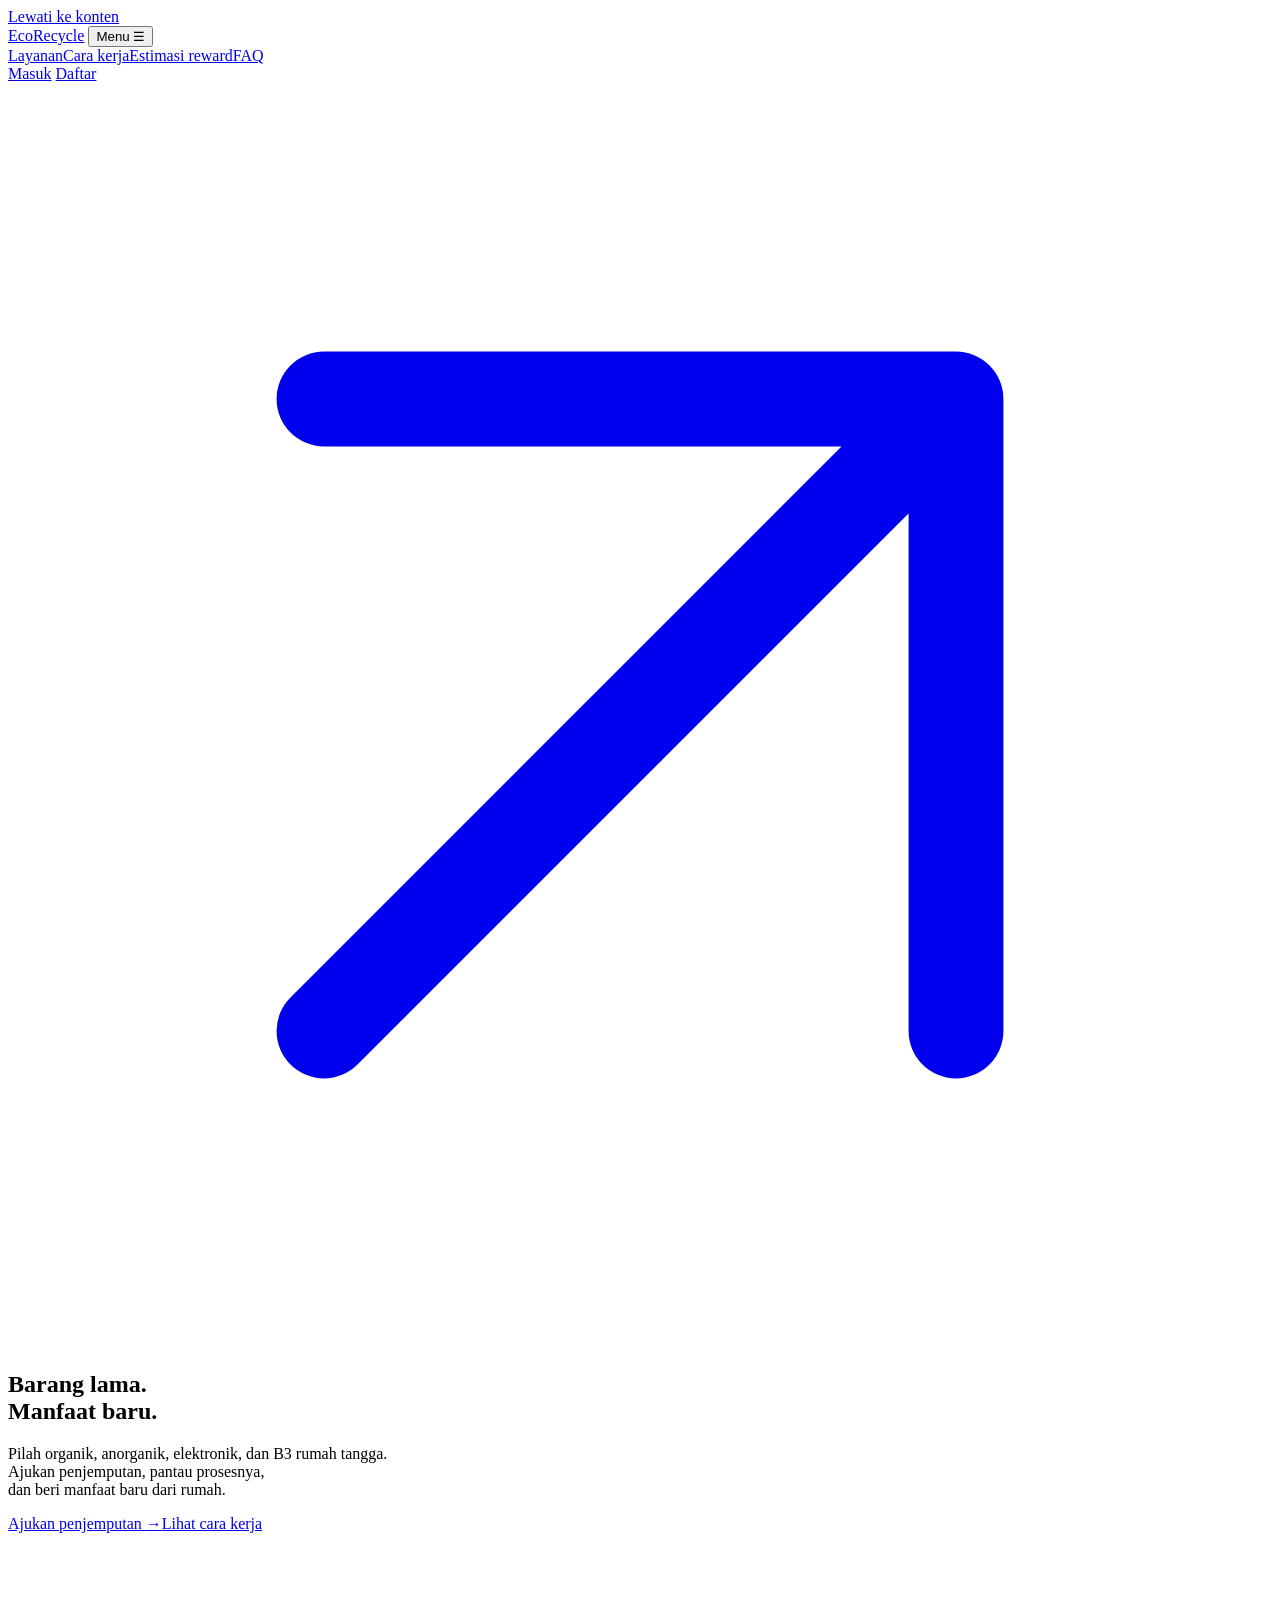
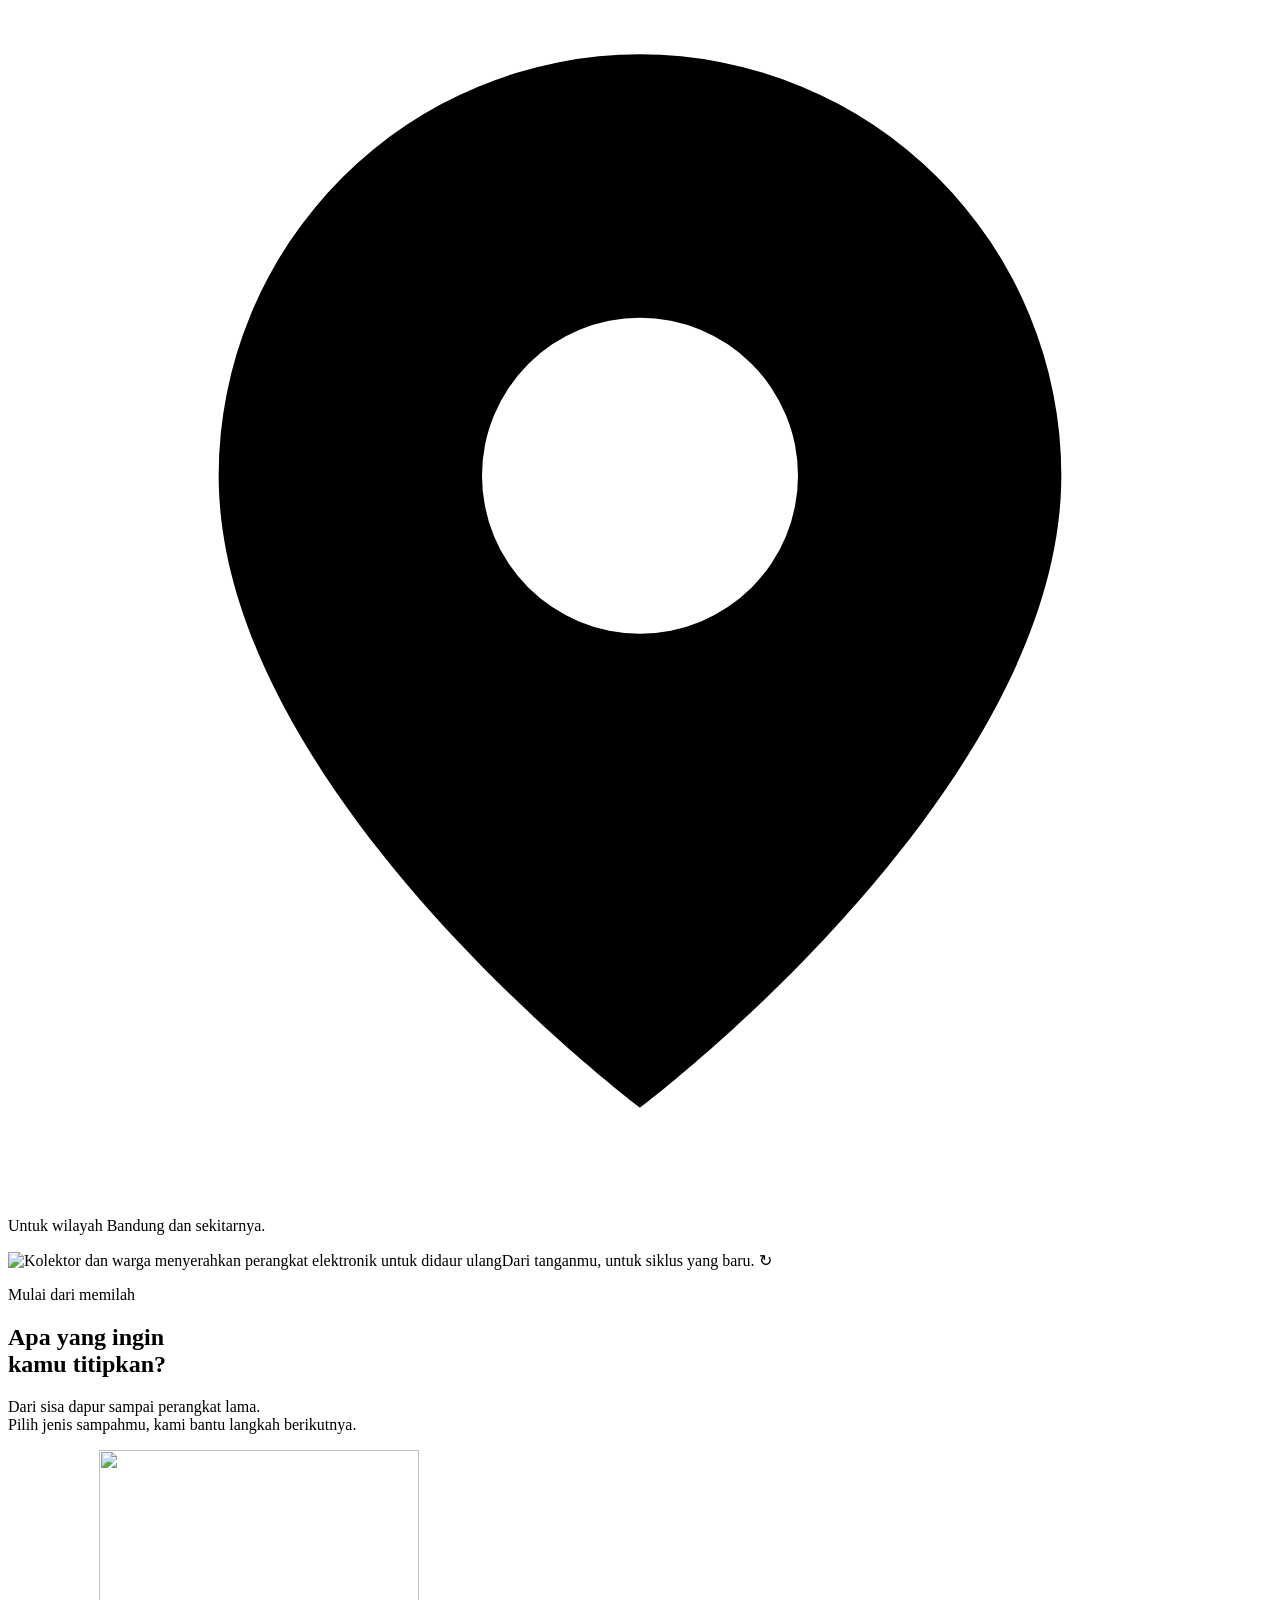
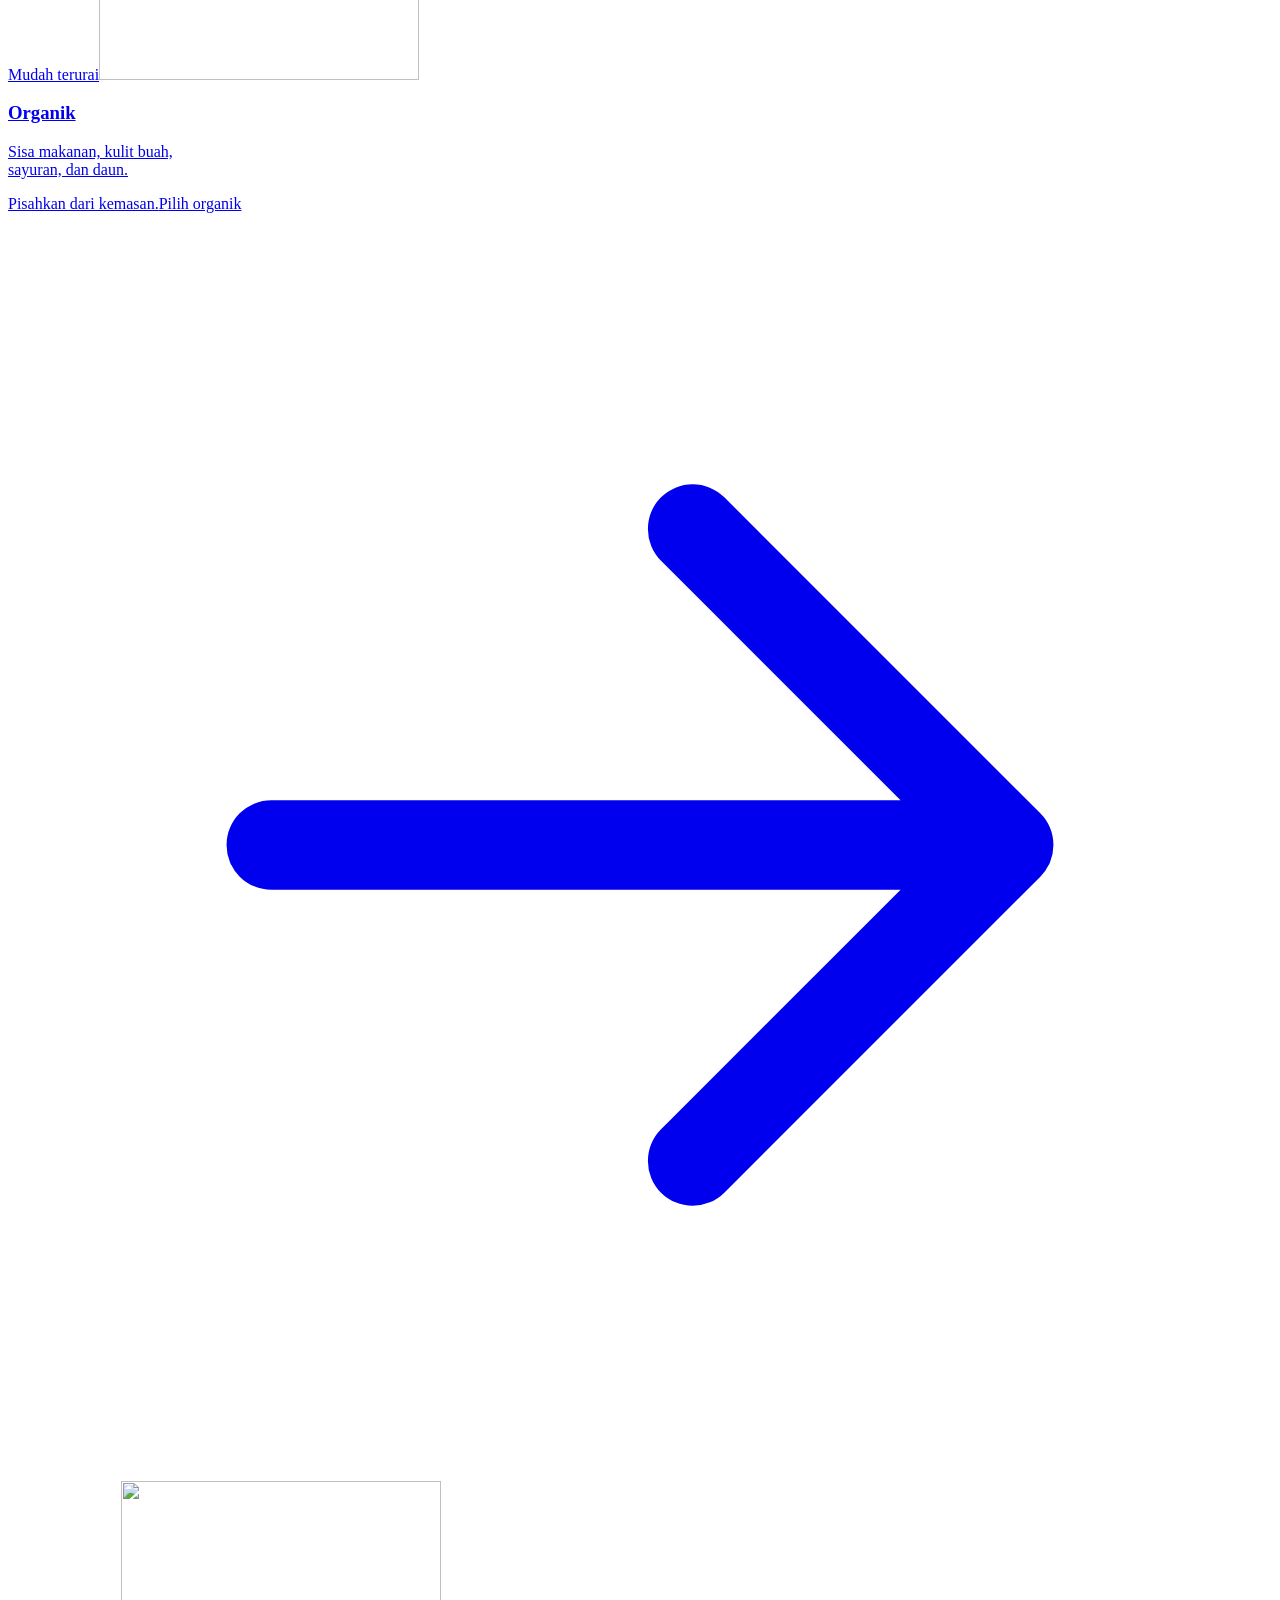
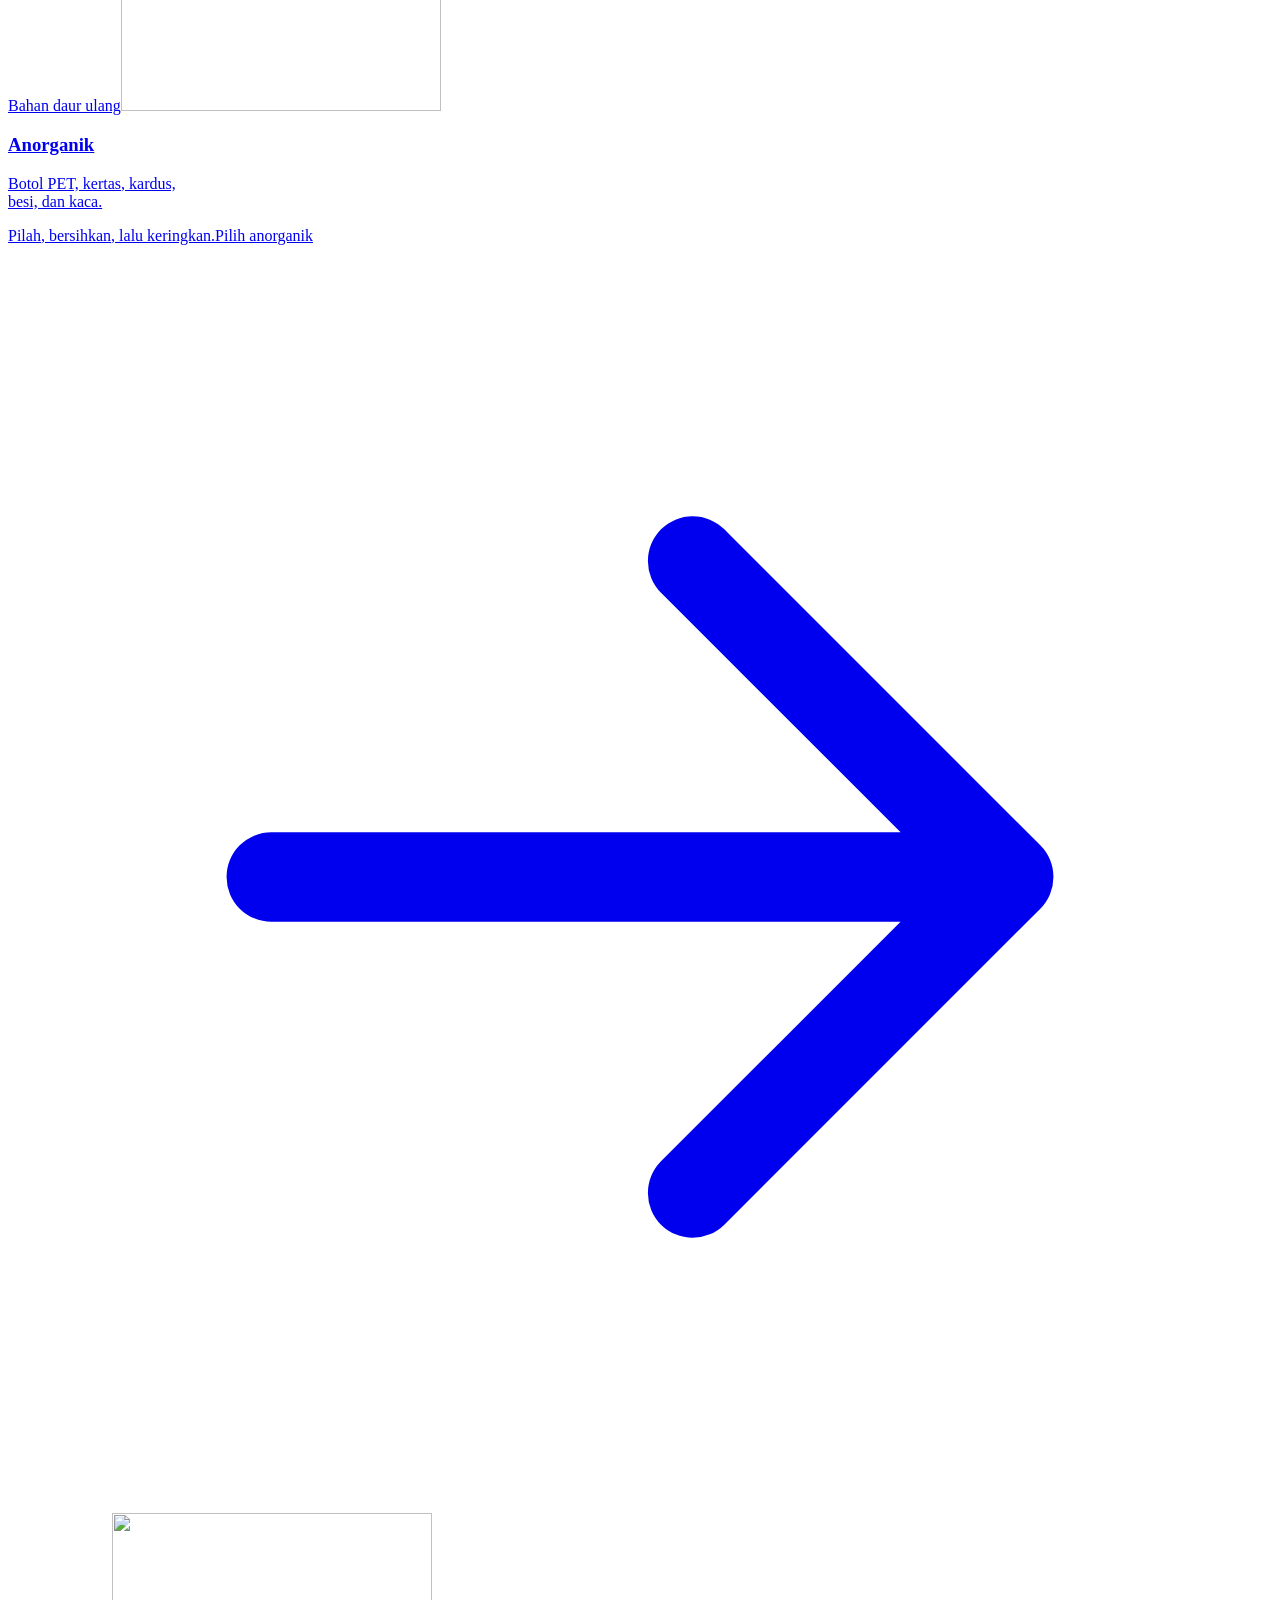
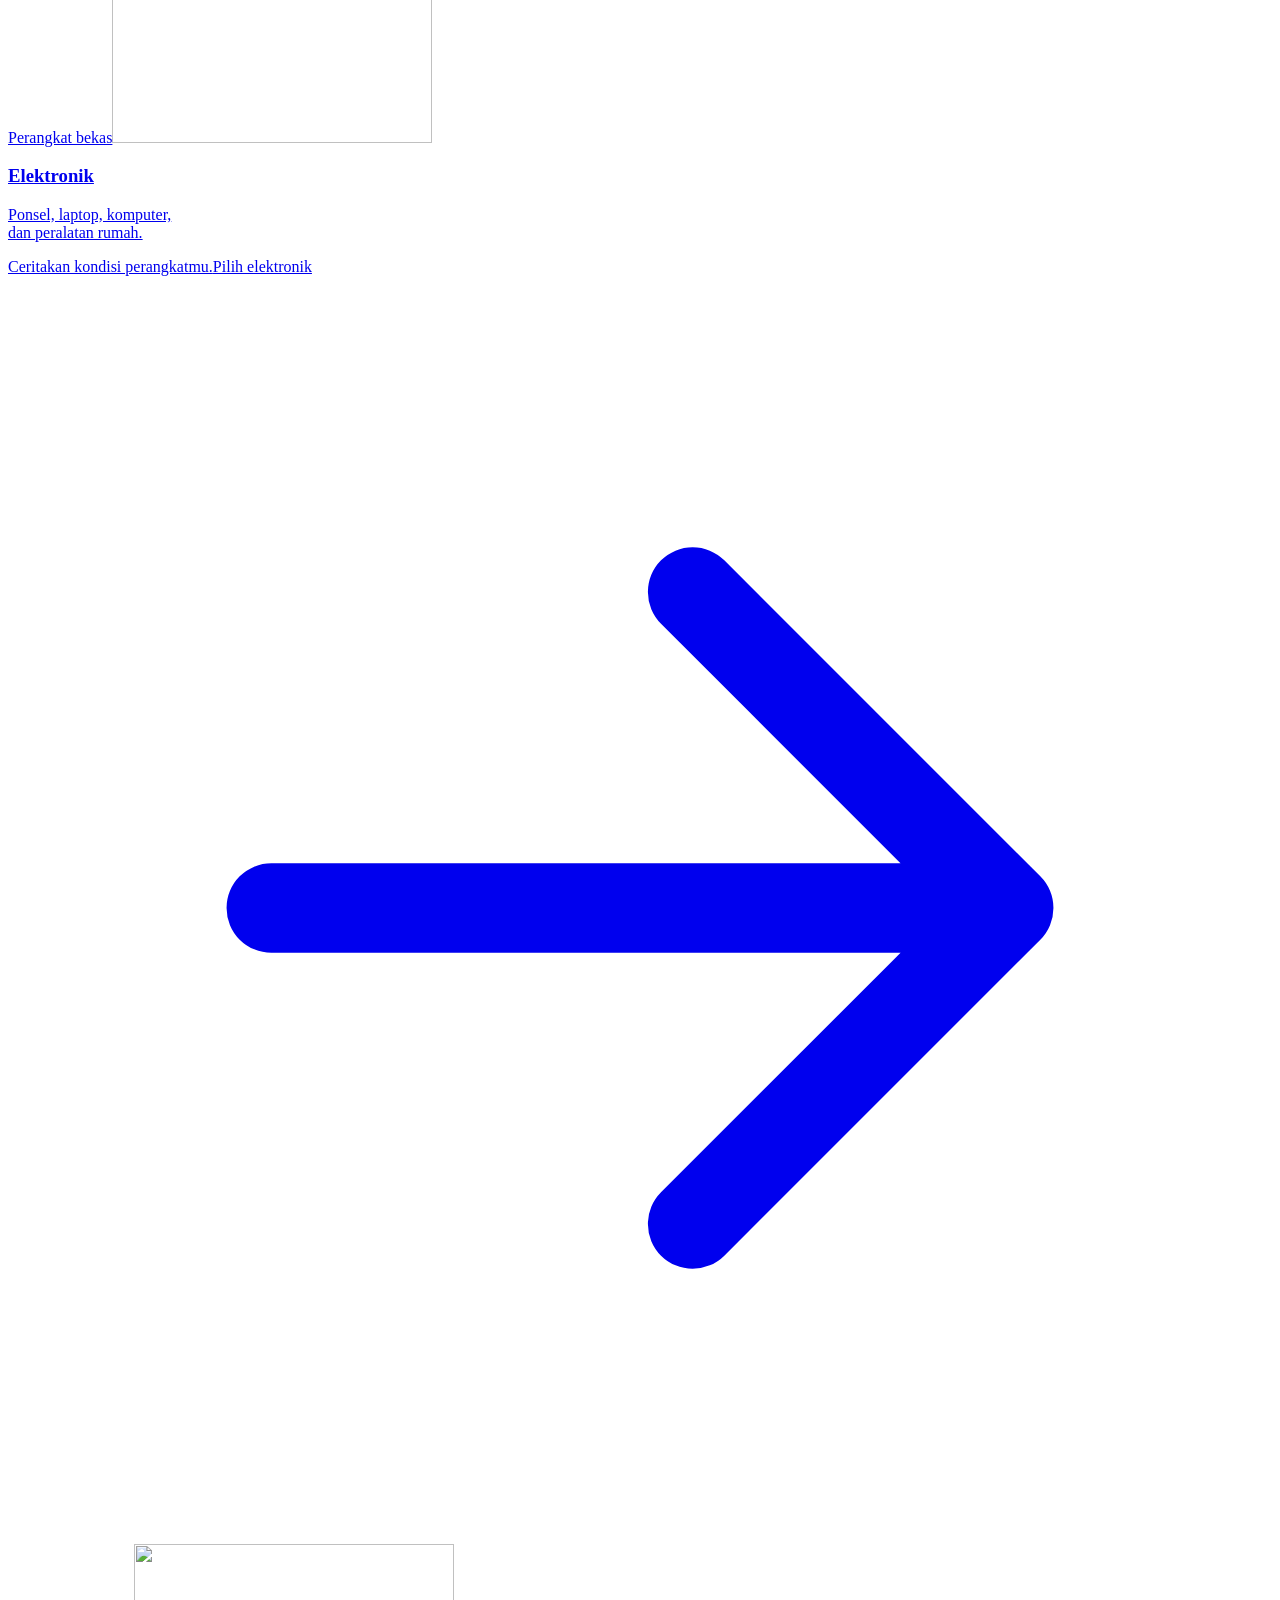
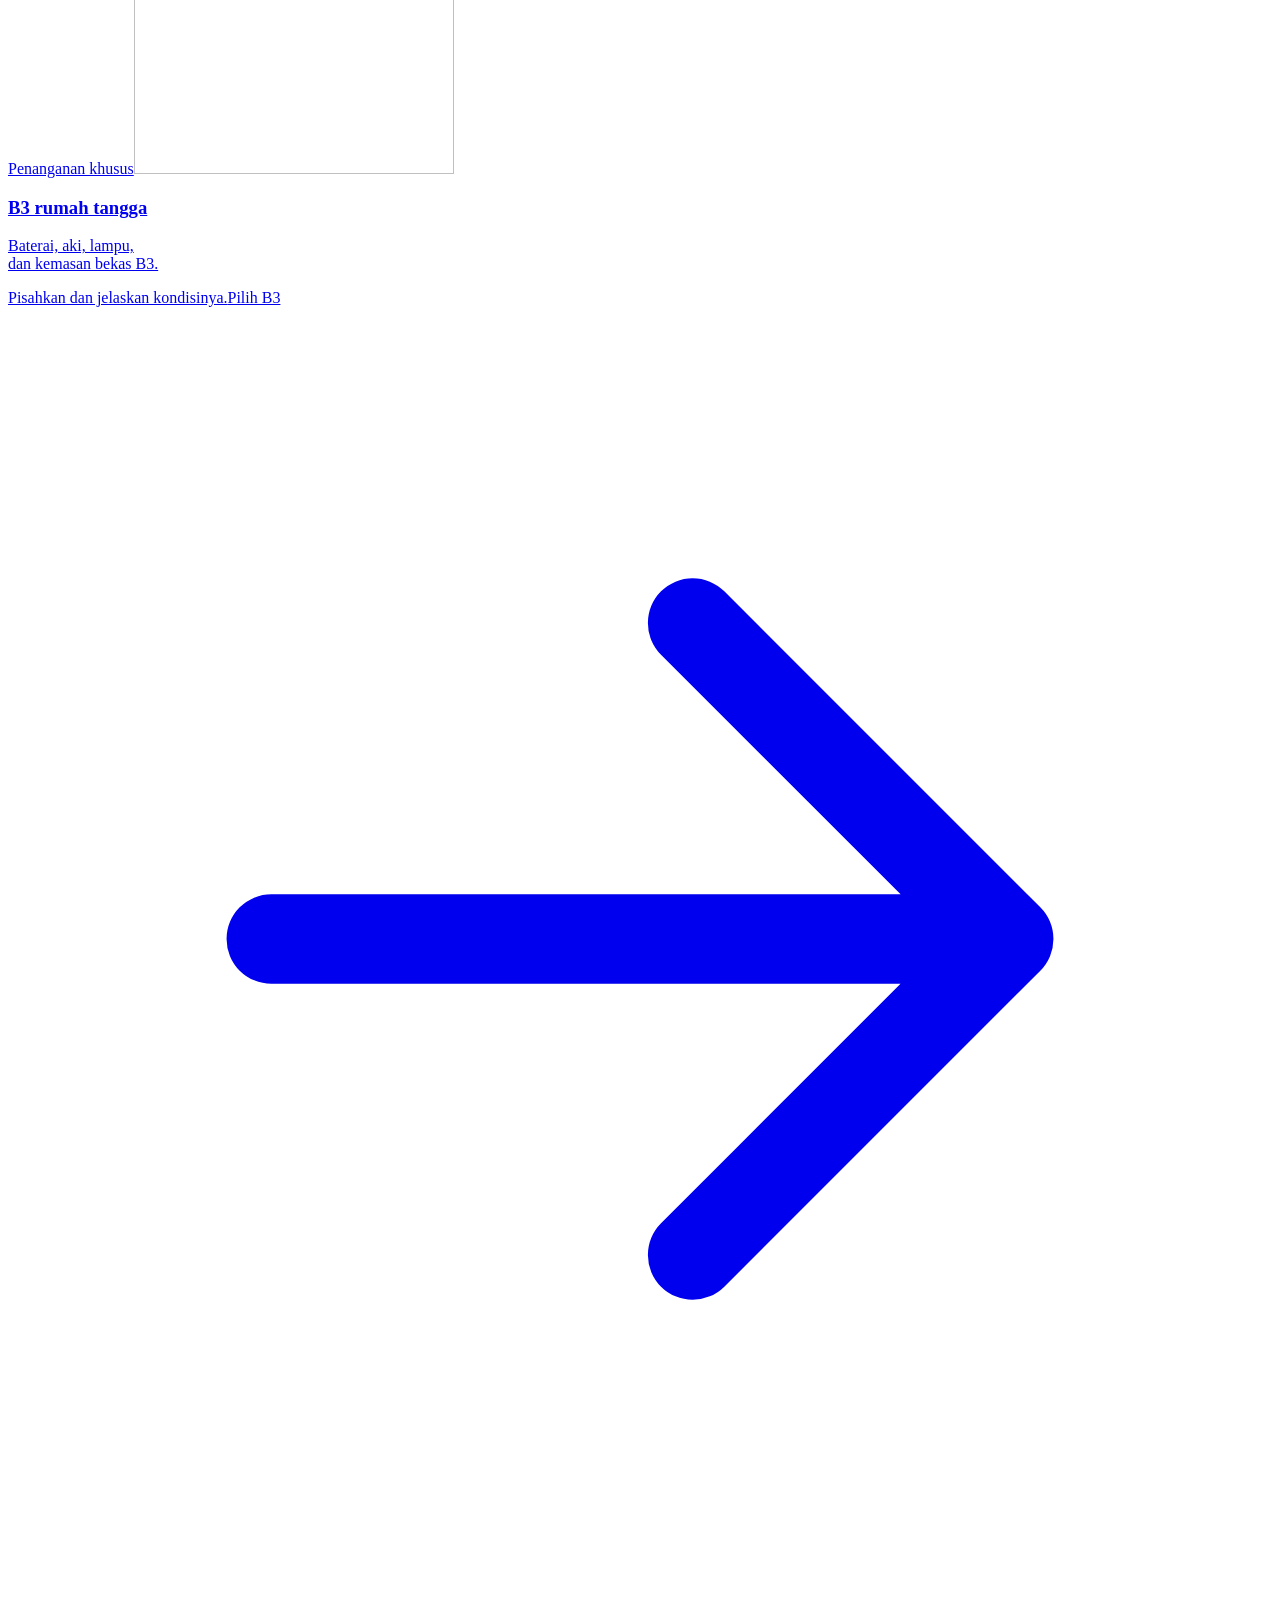
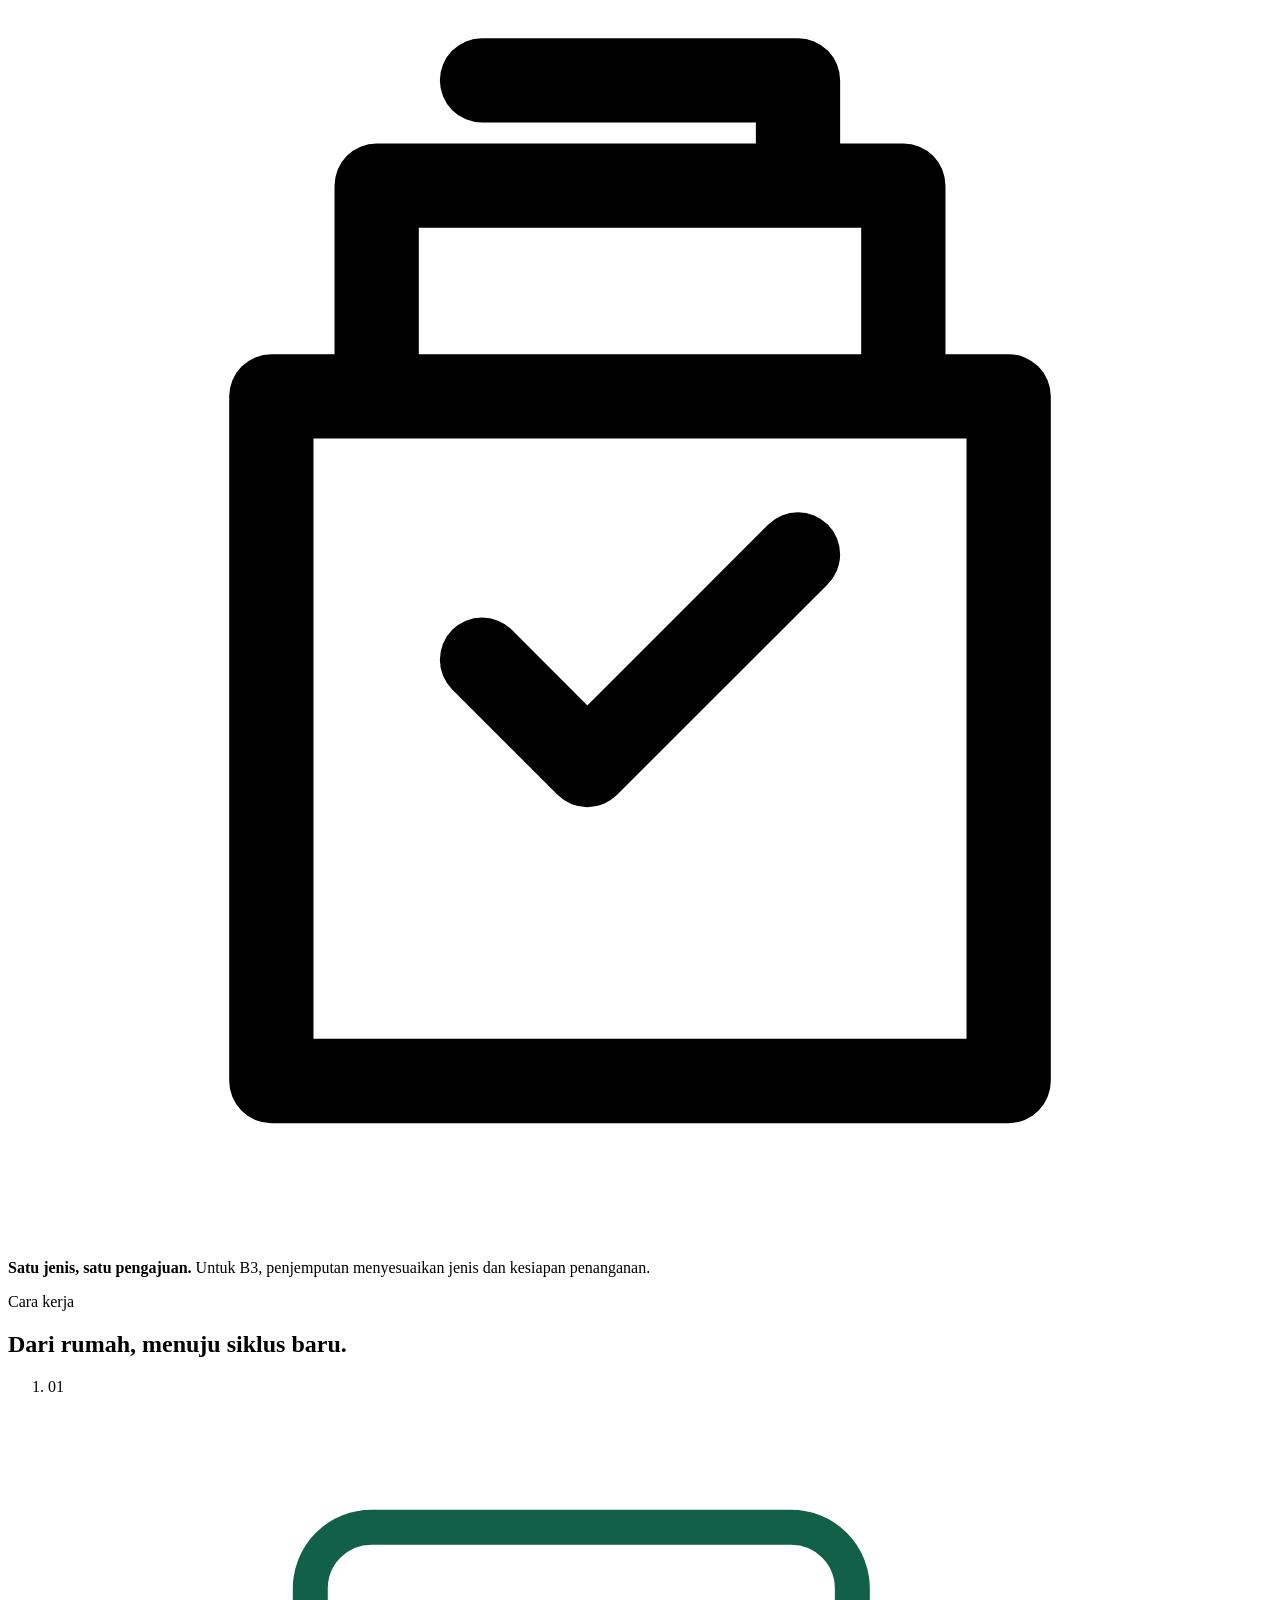
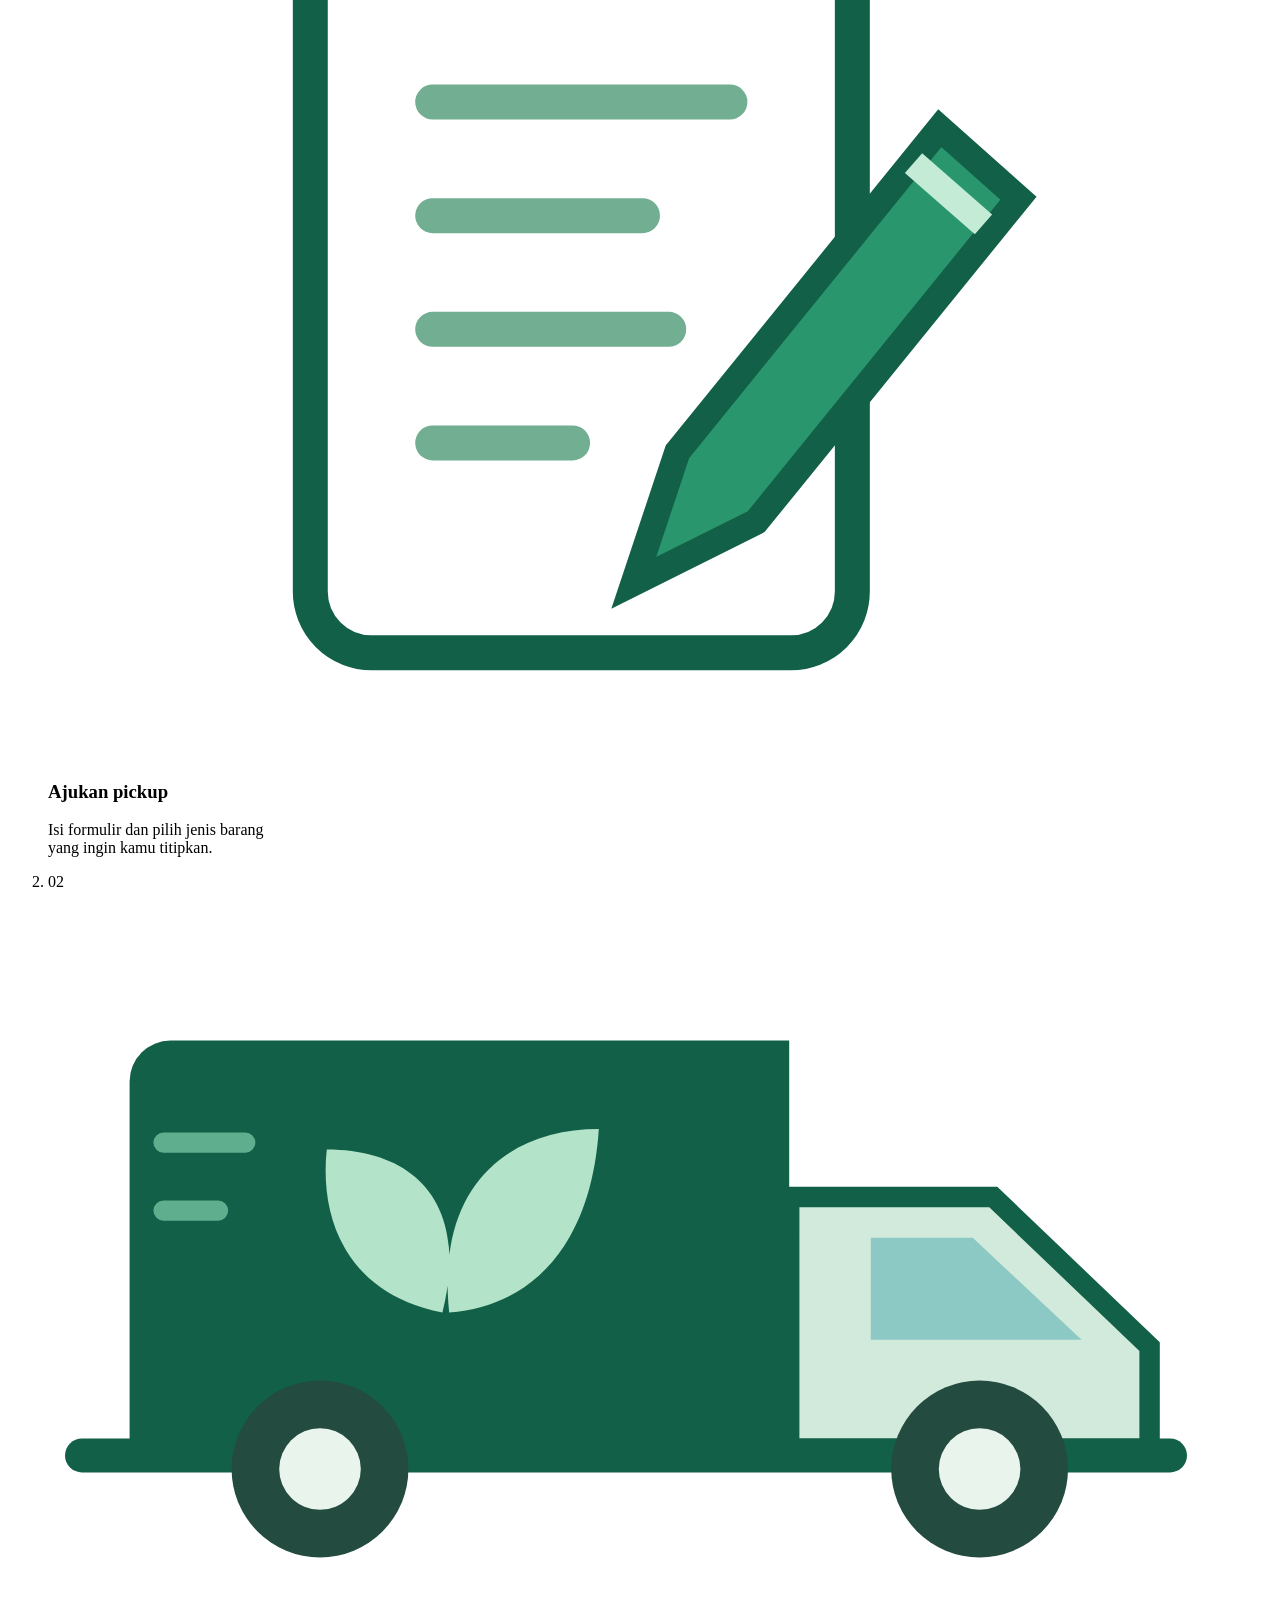
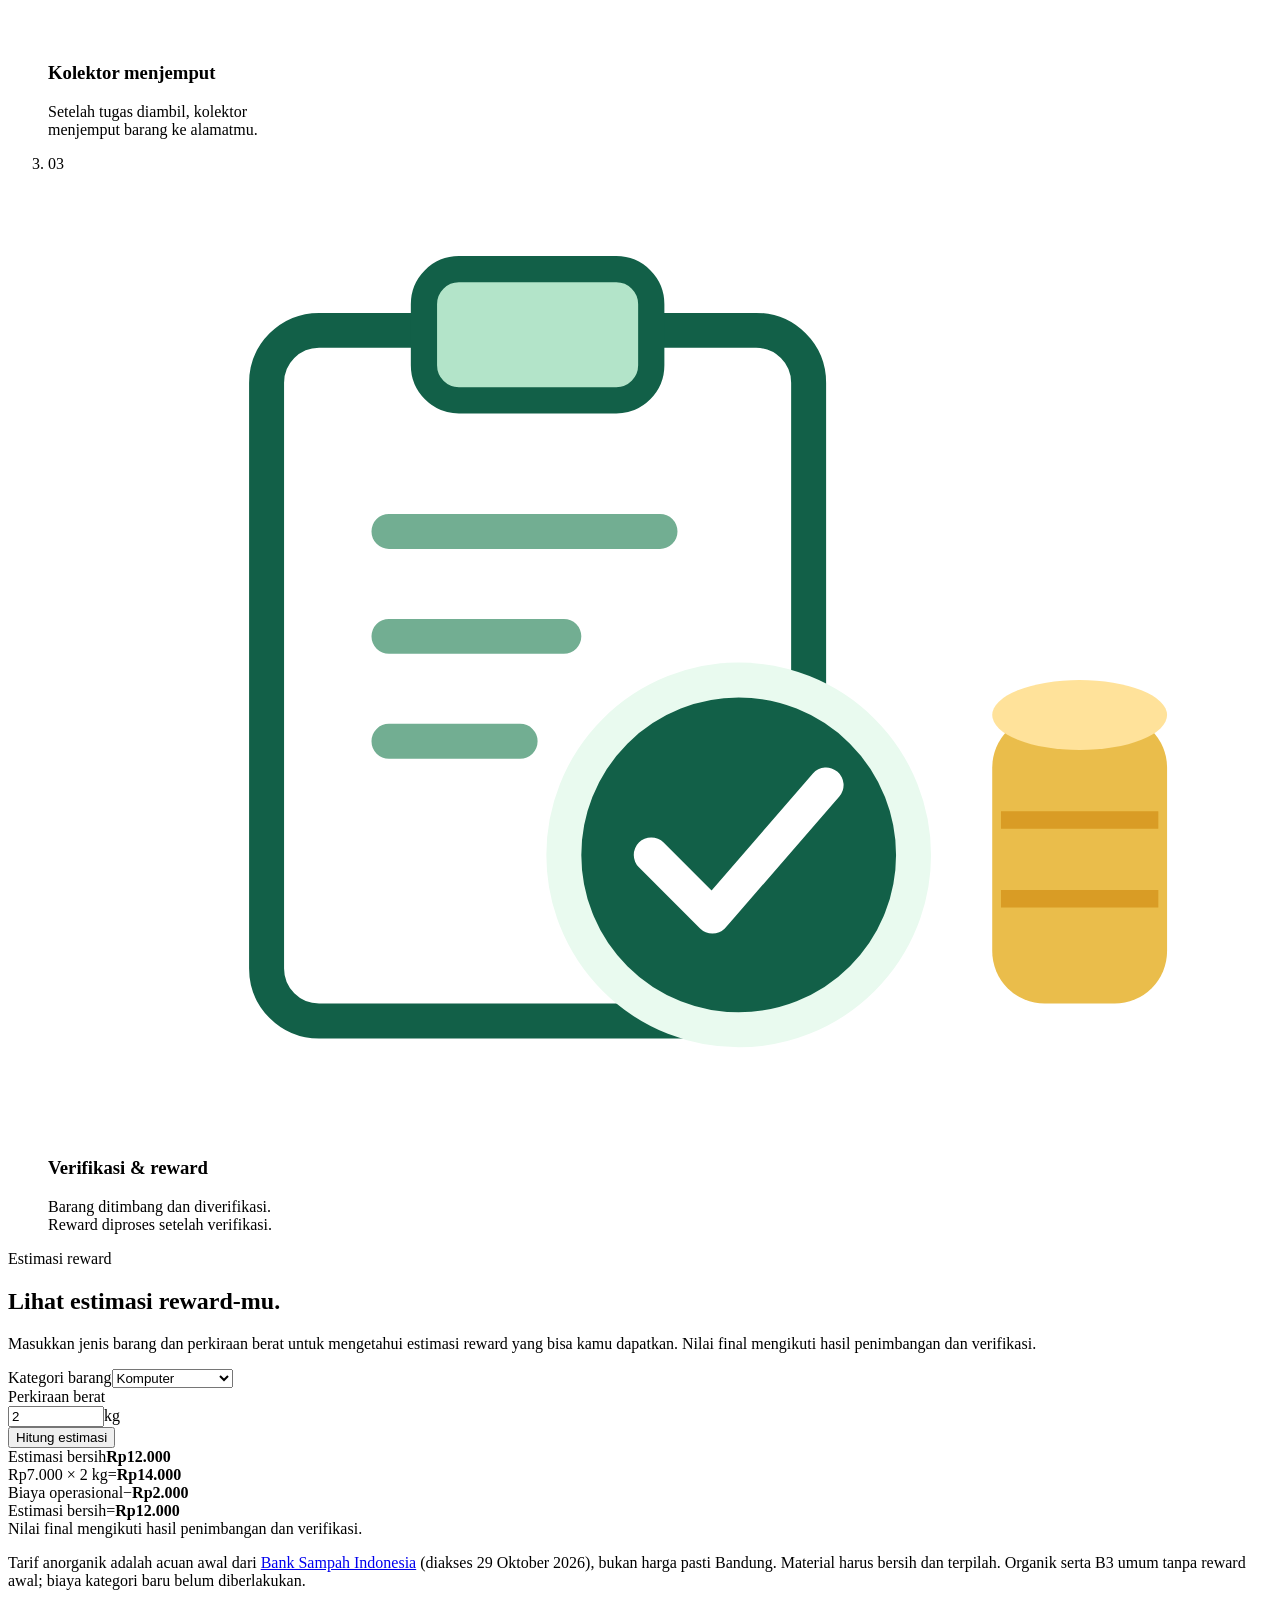
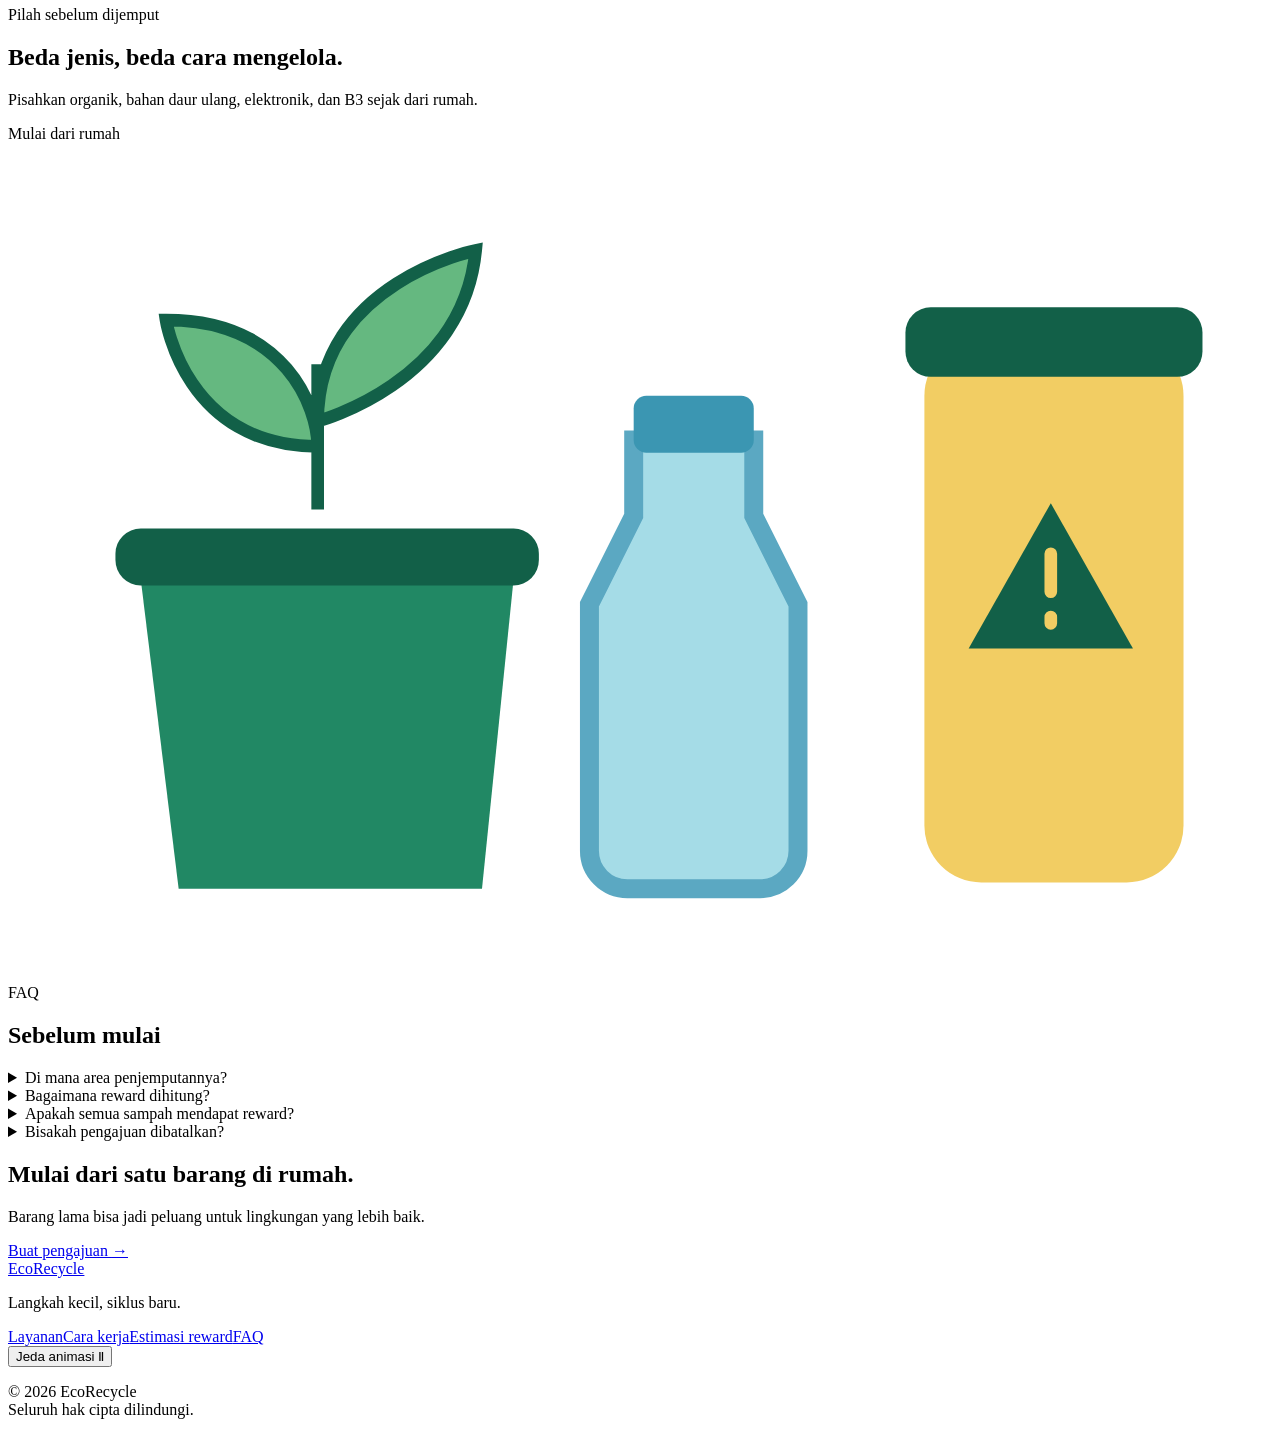
==== app/Views/index.html @ e08297f2 "feat: add waste categories migration script and update documentation - Introduced a new SQL migratio" ====
<!DOCTYPE html>
<html lang="id">
<head>
    <meta charset="UTF-8">
    <meta name="viewport" content="width=device-width, initial-scale=1.0">
    <meta name="description" content="Pilah organik, anorganik, elektronik, dan B3 rumah tangga. Ajukan penjemputan di Bandung, lacak prosesnya, dan lihat estimasi reward bersama EcoRecycle.">
    <title>EcoRecycle — Barang lama. Manfaat baru.</title>
    <link rel="preconnect" href="https://fonts.googleapis.com">
    <link rel="preconnect" href="https://fonts.gstatic.com" crossorigin>
    <link href="https://fonts.googleapis.com/css2?family=Inter:wght@400;500;600;700;800&family=Manrope:wght@600;700;800&display=swap" rel="stylesheet">
    <link rel="stylesheet" href="assets/css/landing.css?v=20261029-quality5">
    <script src="assets/js/waste-categories.js?v=20261029-categories2" defer></script>
    <script src="assets/js/home.js?v=20261029-categories2" defer></script>
</head>
<body>
    <a class="skip-link" href="#main">Lewati ke konten</a>
    <header class="site-header">
        <div class="container header-inner">
            <a class="brand" href="home" aria-label="EcoRecycle, halaman utama"><span class="brand-leaves" aria-hidden="true"></span>EcoRecycle</a>
            <button class="menu-toggle" type="button" aria-expanded="false" aria-controls="main-nav">Menu <span aria-hidden="true">☰</span></button>
            <nav id="main-nav" aria-label="Navigasi utama">
                <div class="nav-links"><a href="#layanan">Layanan</a><a href="#cara-kerja">Cara kerja</a><a href="#estimator">Estimasi reward</a><a href="#faq">FAQ</a></div>
                <div class="nav-actions">
                    <a class="button nav-signin" href="login">Masuk</a>
                    <a class="button nav-signup" href="register">Daftar <span class="signup-arrow" aria-hidden="true"><svg viewBox="0 0 24 24" fill="none"><path d="M6 18 18 6M6 6h12v12" stroke="currentColor" stroke-width="1.8" stroke-linecap="round" stroke-linejoin="round"/></svg></span></a>
                </div>
            </nav>
        </div>
    </header>
    <main id="main">
        <section class="hero">
            <div class="hero-copy">
                <h1>Barang lama.<br><span>Manfaat baru.</span></h1>
                <p class="hero-description">Pilah organik, anorganik, elektronik, dan B3 rumah tangga.<br class="desktop-break"> Ajukan penjemputan, pantau prosesnya,<br class="desktop-break"> dan beri manfaat baru dari rumah.</p>
                <div class="hero-actions"><a class="button primary" href="register">Ajukan penjemputan <span aria-hidden="true">→</span></a><a class="text-link" href="#cara-kerja">Lihat cara kerja</a></div>
                <p class="location-note"><svg aria-hidden="true" viewBox="0 0 24 24"><path d="M12 2a8 8 0 0 0-8 8c0 6 8 12 8 12s8-6 8-12a8 8 0 0 0-8-8Zm0 11a3 3 0 1 1 0-6 3 3 0 0 1 0 6Z"/></svg>Untuk wilayah Bandung dan sekitarnya.</p>
            </div>
            <div class="hero-art"><img class="hero-illustration" src="assets/img/landing-hero-fresh.png" width="1536" height="1024" alt="Kolektor dan warga menyerahkan perangkat elektronik untuk didaur ulang" fetchpriority="high"><span class="hero-art-caption">Dari tanganmu, untuk siklus yang baru. <span aria-hidden="true">↻</span></span></div>
        </section>
        <section class="services section container" id="layanan" aria-labelledby="services-title">
            <div class="services-heading">
                <div><p class="eyebrow">Mulai dari memilah</p><h2 id="services-title">Apa yang ingin<br>kamu titipkan?</h2></div>
                <p class="services-intro">Dari sisa dapur sampai perangkat lama.<br>Pilih jenis sampahmu, kami bantu langkah berikutnya.</p>
            </div>
            <div class="category-grid">
                <article class="category waste-card waste-card-organic">
                    <a href="register" aria-label="Pilih sampah organik">
                        <div class="waste-card-art"><span class="waste-card-tag">Mudah terurai</span><img src="assets/img/waste-organic.svg" width="320" height="230" alt="" loading="lazy"></div>
                        <div class="waste-card-body"><h3>Organik</h3><p>Sisa makanan, kulit buah,<br>sayuran, dan daun.</p><span class="waste-card-detail">Pisahkan dari kemasan.</span><span class="waste-card-action">Pilih organik <svg viewBox="0 0 24 24" fill="none" stroke="currentColor" stroke-width="1.7" stroke-linecap="round" stroke-linejoin="round" aria-hidden="true"><path d="M5 12h14m-6-6 6 6-6 6"/></svg></span></div>
                    </a>
                </article>
                <article class="category waste-card waste-card-inorganic">
                    <a href="register" aria-label="Pilih sampah anorganik">
                        <div class="waste-card-art"><span class="waste-card-tag">Bahan daur ulang</span><img src="assets/img/waste-inorganic.svg" width="320" height="230" alt="" loading="lazy"></div>
                        <div class="waste-card-body"><h3>Anorganik</h3><p>Botol PET, kertas, kardus,<br>besi, dan kaca.</p><span class="waste-card-detail">Pilah, bersihkan, lalu keringkan.</span><span class="waste-card-action">Pilih anorganik <svg viewBox="0 0 24 24" fill="none" stroke="currentColor" stroke-width="1.7" stroke-linecap="round" stroke-linejoin="round" aria-hidden="true"><path d="M5 12h14m-6-6 6 6-6 6"/></svg></span></div>
                    </a>
                </article>
                <article class="category waste-card waste-card-electronic">
                    <a href="register" aria-label="Pilih sampah elektronik">
                        <div class="waste-card-art"><span class="waste-card-tag">Perangkat bekas</span><img src="assets/img/waste-electronics.svg" width="320" height="230" alt="" loading="lazy"></div>
                        <div class="waste-card-body"><h3>Elektronik</h3><p>Ponsel, laptop, komputer,<br>dan peralatan rumah.</p><span class="waste-card-detail">Ceritakan kondisi perangkatmu.</span><span class="waste-card-action">Pilih elektronik <svg viewBox="0 0 24 24" fill="none" stroke="currentColor" stroke-width="1.7" stroke-linecap="round" stroke-linejoin="round" aria-hidden="true"><path d="M5 12h14m-6-6 6 6-6 6"/></svg></span></div>
                    </a>
                </article>
                <article class="category waste-card waste-card-b3">
                    <a href="register" aria-label="Pilih sampah B3 rumah tangga">
                        <div class="waste-card-art"><span class="waste-card-tag">Penanganan khusus</span><img src="assets/img/waste-b3.svg" width="320" height="230" alt="" loading="lazy"></div>
                        <div class="waste-card-body"><h3>B3 rumah tangga</h3><p>Baterai, aki, lampu,<br>dan kemasan bekas B3.</p><span class="waste-card-detail">Pisahkan dan jelaskan kondisinya.</span><span class="waste-card-action">Pilih B3 <svg viewBox="0 0 24 24" fill="none" stroke="currentColor" stroke-width="1.7" stroke-linecap="round" stroke-linejoin="round" aria-hidden="true"><path d="M5 12h14m-6-6 6 6-6 6"/></svg></span></div>
                    </a>
                </article>
            </div>
            <div class="sorting-note"><svg viewBox="0 0 24 24" fill="none" stroke="currentColor" stroke-width="1.6" stroke-linecap="round" stroke-linejoin="round" aria-hidden="true"><path d="M7 4h10v4H7zM5 8h14v13H5zM9 13l2 2 4-4M9 2h6v2"/></svg><p><strong>Satu jenis, satu pengajuan.</strong> Untuk B3, penjemputan menyesuaikan jenis dan kesiapan penanganan.</p></div>
        </section>
        <section class="process-section" id="cara-kerja">
            <div class="container section">
                <p class="eyebrow">Cara kerja</p><h2>Dari rumah, menuju siklus baru.</h2>
                <ol class="steps">
                    <li><div class="step-illustration"><span class="step-number">01</span><svg class="process-icon" viewBox="0 0 140 110" fill="none" aria-hidden="true"><rect x="30" y="15" width="62" height="83" rx="7" fill="#fff" stroke="#126048" stroke-width="4"/><path d="M44 35h34M44 48h24M44 61h27M44 74h16" stroke="#72ae92" stroke-width="4" stroke-linecap="round"/><path d="m72 75 30-37 9 8-30 37-14 7 5-15Z" fill="#2a966e" stroke="#126048" stroke-width="3"/><path d="m99 42 8 7" stroke="#c4ebd6" stroke-width="3"/></svg></div><h3>Ajukan pickup</h3><p>Isi formulir dan pilih jenis barang<br>yang ingin kamu titipkan.</p></li>
                    <li><div class="step-illustration"><span class="step-number">02</span><svg class="process-icon truck-icon" viewBox="0 0 180 110" fill="none" aria-hidden="true"><path d="M12 82V28a6 6 0 0 1 6-6h91v60H12Z" fill="#126048"/><path d="M109 45h30l23 22v15h-53V45Z" fill="#d2eadb" stroke="#126048" stroke-width="3"/><path d="M121 51h15l16 15h-31V51Z" fill="#8cc9c4"/><path d="M5 83h160" stroke="#126048" stroke-width="5" stroke-linecap="round"/><circle cx="40" cy="85" r="13" fill="#234b40"/><circle cx="40" cy="85" r="6" fill="#e9f4ed"/><circle cx="137" cy="85" r="13" fill="#234b40"/><circle cx="137" cy="85" r="6" fill="#e9f4ed"/><path d="M58 62c-15-3-18-15-17-24 13 0 21 8 17 24Zm1 0c-2-19 9-27 22-27-1 16-9 26-22 27Z" fill="#b3e4c9"/><path d="M17 37h12M17 47h8" stroke="#5fae8d" stroke-width="3" stroke-linecap="round"/></svg></div><h3>Kolektor menjemput</h3><p>Setelah tugas diambil, kolektor<br>menjemput barang ke alamatmu.</p></li>
                    <li><div class="step-illustration"><span class="step-number">03</span><svg class="process-icon" viewBox="0 0 140 110" fill="none" aria-hidden="true"><rect x="25" y="18" width="62" height="79" rx="6" fill="white" stroke="#126048" stroke-width="4"/><rect x="43" y="11" width="26" height="15" rx="4" fill="#b3e4c9" stroke="#126048" stroke-width="3"/><path d="M39 41h31M39 53h20M39 65h15" stroke="#72ae92" stroke-width="4" stroke-linecap="round"/><circle cx="79" cy="78" r="20" fill="#126048" stroke="#e9faef" stroke-width="4"/><path d="m69 78 7 7 13-15" stroke="white" stroke-width="4" stroke-linecap="round" stroke-linejoin="round"/><rect x="108" y="62" width="20" height="33" rx="6" fill="#eabd4b"/><ellipse cx="118" cy="62" rx="10" ry="4" fill="#ffe29a"/><path d="M109 74h18M109 83h18" stroke="#d99c25" stroke-width="2"/></svg></div><h3>Verifikasi &amp; reward</h3><p>Barang ditimbang dan diverifikasi.<br>Reward diproses setelah verifikasi.</p></li>
                </ol>
            </div>
        </section>
        <section class="section container estimate-layout" id="estimator">
            <div class="estimate-copy"><p class="eyebrow">Estimasi reward</p><h2>Lihat estimasi reward-mu.</h2><p>Masukkan jenis barang dan perkiraan berat untuk mengetahui estimasi reward yang bisa kamu dapatkan. Nilai final mengikuti hasil penimbangan dan verifikasi.</p></div>
            <form class="estimator-card" id="estimator-form">
                <div class="form-row"><div class="category-field"><label for="estimator-category">Kategori barang</label><select id="estimator-category" name="category"><option value="5000" data-fee="500">Gadget kecil</option><option value="7000" data-fee="1000" selected>Komputer</option><option value="10000" data-fee="5000">Peralatan rumah</option><option value="3000" data-fee="2000">Baterai</option></select></div><div><label for="estimator-weight">Perkiraan berat</label><div class="weight-field"><input type="number" id="estimator-weight" name="weight" value="2" min="0.1" max="100000" step="0.1" required><span>kg</span></div></div></div>
                <button class="button primary calculate-button" type="submit">Hitung estimasi</button>
                <div id="estimator-result-card" class="estimate-result" aria-live="polite"><div class="result-total"><span>Estimasi bersih</span><strong id="result-reward-val">Rp12.000</strong></div><div class="result-breakdown"><div><span id="result-rate-label">Rp7.000 × 2 kg</span><span>=</span><strong id="result-gross-val">Rp14.000</strong></div><div><span>Biaya operasional</span><span>−</span><strong id="result-fee-val">Rp2.000</strong></div><div class="breakdown-net"><span>Estimasi bersih</span><span>=</span><strong id="result-net-val">Rp12.000</strong></div></div></div>
                <output class="calculator-note" id="estimator-category-note">Nilai final mengikuti hasil penimbangan dan verifikasi.</output><p class="calculator-note">Tarif anorganik adalah acuan awal dari <a href="https://banksampahindonesia.com/daftar-harga/" target="_blank" rel="noopener noreferrer">Bank Sampah Indonesia</a> (diakses 29 Oktober 2026), bukan harga pasti Bandung. Material harus bersih dan terpilah. Organik serta B3 umum tanpa reward awal; biaya kategori baru belum diberlakukan.</p>
            </form>
        </section>
        <section class="future-section"><div class="container future-inner"><div><p class="eyebrow">Pilah sebelum dijemput</p><h2>Beda jenis, beda cara mengelola.</h2><p>Pisahkan organik, bahan daur ulang, elektronik, dan B3 sejak dari rumah.</p></div><span class="planned-tag">Mulai dari rumah</span><svg class="future-illustration" viewBox="0 0 200 130" fill="none" aria-hidden="true"><path d="M21 69h59l-5 49H27l-6-49Z" fill="#218864"/><rect x="17" y="61" width="67" height="9" rx="4" fill="#126048"/><path d="M49 58V35m0 13c-21 0-24-20-24-20 19 0 24 14 24 20Zm0-4c0-22 25-27 25-27-2 21-25 27-25 27Z" fill="#65b880" stroke="#126048" stroke-width="2"/><path d="M99 47h19v12l7 14v39a6 6 0 0 1-6 6H98a6 6 0 0 1-6-6V73l7-14V47Z" fill="#a5dce7" stroke="#5ba8c2" stroke-width="3"/><rect x="99" y="40" width="19" height="9" rx="2" fill="#3b96b2"/><rect x="145" y="31" width="41" height="86" rx="9" fill="#f2cd63"/><rect x="142" y="26" width="47" height="11" rx="4" fill="#126048"/><path d="m165 57-13 23h26l-13-23Z" fill="#126048"/><path d="M165 65v6m0 4v1" stroke="#f2cd63" stroke-width="2" stroke-linecap="round"/></svg></div></section>
        <section class="faq-section section container" id="faq"><p class="eyebrow">FAQ</p><h2>Sebelum mulai</h2><div class="faq-list"><details><summary>Di mana area penjemputannya?</summary><p>Layanan ditujukan untuk Kota Bandung, Kabupaten Bandung, dan Bandung Barat. Penugasan kolektor mengikuti ketersediaan layanan.</p></details><details><summary>Bagaimana reward dihitung?</summary><p>Reward bersih dihitung dari berat barang dikalikan tarif kategori, lalu dikurangi biaya pemrosesan. Admin memverifikasi berat final di hub sebelum mencatat pembayaran secara manual.</p></details><details><summary>Apakah semua sampah mendapat reward?</summary><p>Tidak. Organik dan B3 rumah tangga umum adalah setoran tanpa reward awal. Material anorganik terpilah, elektronik, dan baterai mengikuti tarif kategori. Untuk B3, jelaskan jenis serta kondisinya; pengajuan bukan jaminan semua jenis B3 dapat dijemput.</p></details><details><summary>Bisakah pengajuan dibatalkan?</summary><p>Bisa, selama status pengajuan masih pending atau menunggu kolektor. Kamu dapat membatalkannya melalui dashboard sebelum tugas diambil.</p></details></div></section>
        <section class="closing-section"><div class="container closing-inner"><div><h2>Mulai dari satu barang di rumah.</h2><p>Barang lama bisa jadi peluang untuk lingkungan yang lebih baik.</p></div><a class="button light" href="register">Buat pengajuan <span aria-hidden="true">→</span></a></div></section>
    </main>
    <footer class="site-footer container"><div><a class="brand" href="home"><span class="brand-leaves" aria-hidden="true"></span>EcoRecycle</a><p>Langkah kecil, siklus baru.</p></div><nav aria-label="Navigasi footer"><a href="#layanan">Layanan</a><a href="#cara-kerja">Cara kerja</a><a href="#estimator">Estimasi reward</a><a href="#faq">FAQ</a></nav><button class="motion-toggle" type="button" aria-pressed="false">Jeda animasi <span aria-hidden="true">Ⅱ</span></button><p class="copyright">© 2026 EcoRecycle<br>Seluruh hak cipta dilindungi.</p></footer>
</body>
</html>
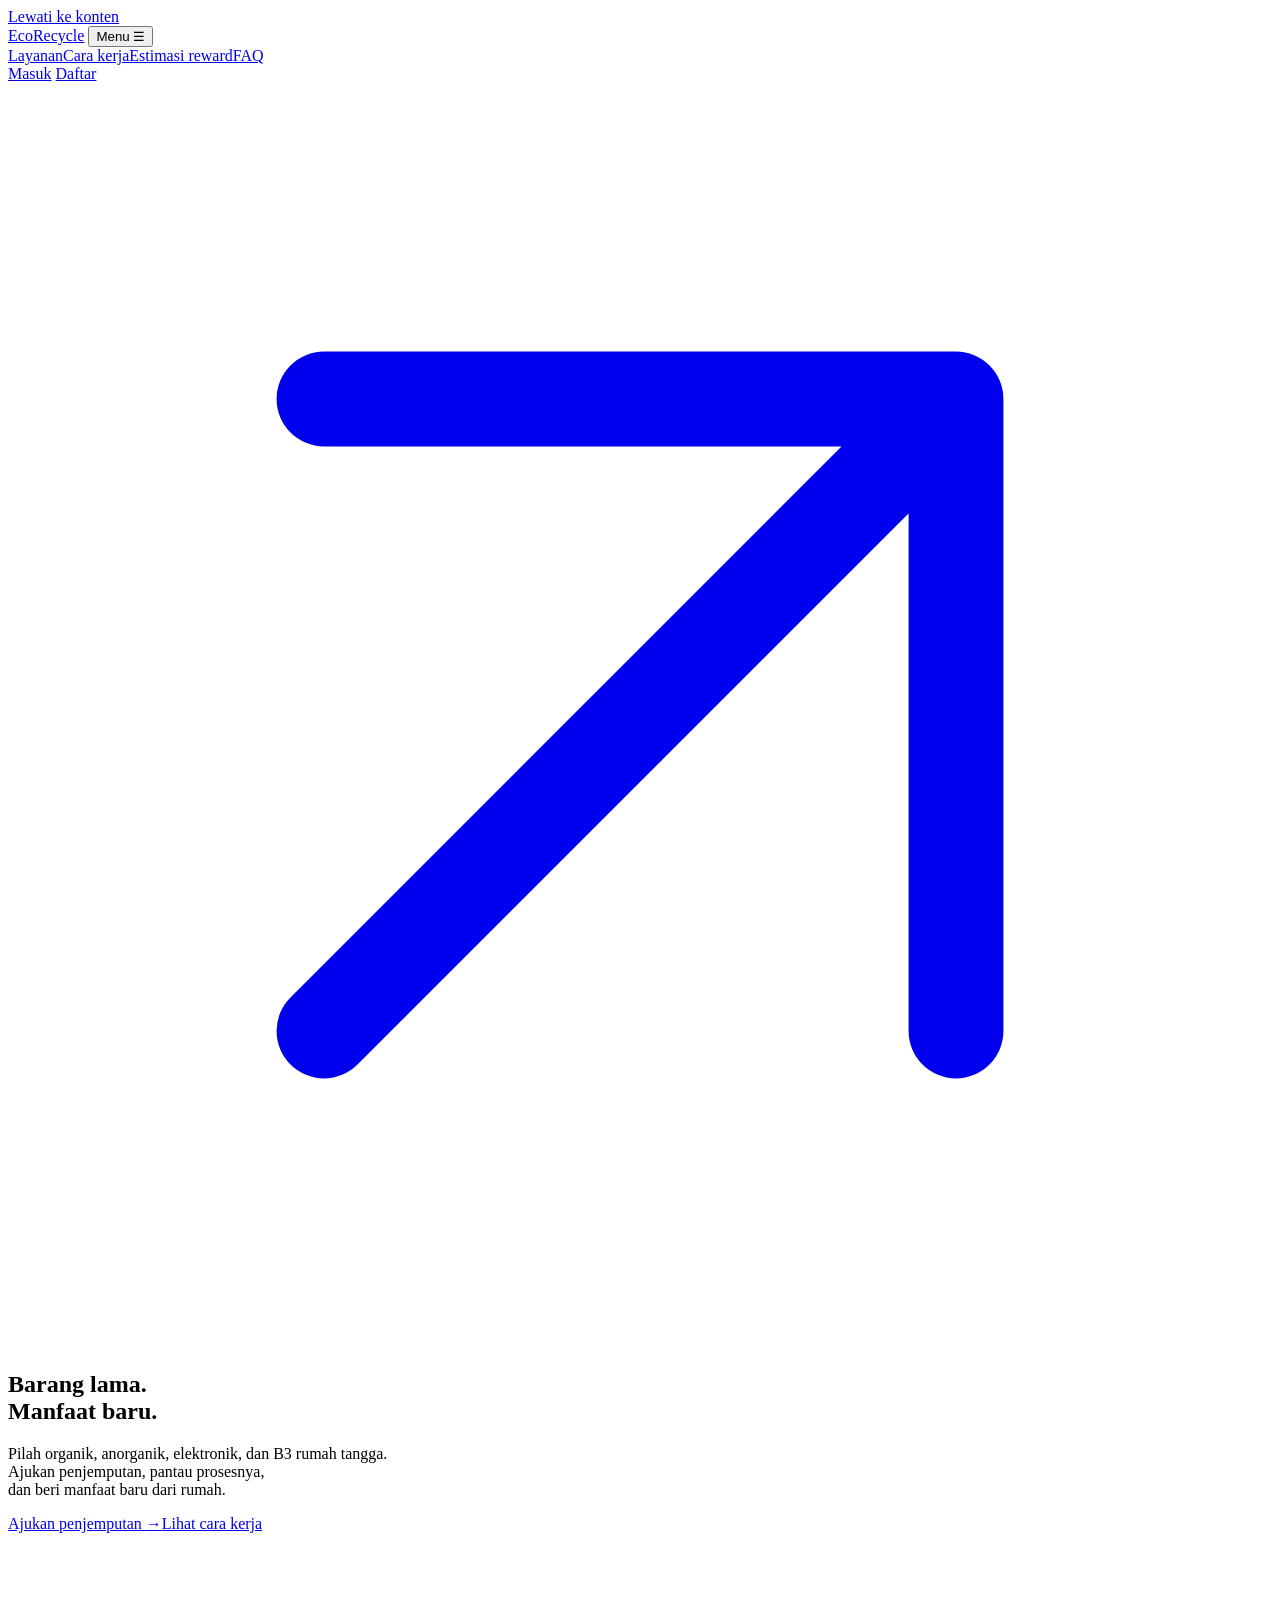
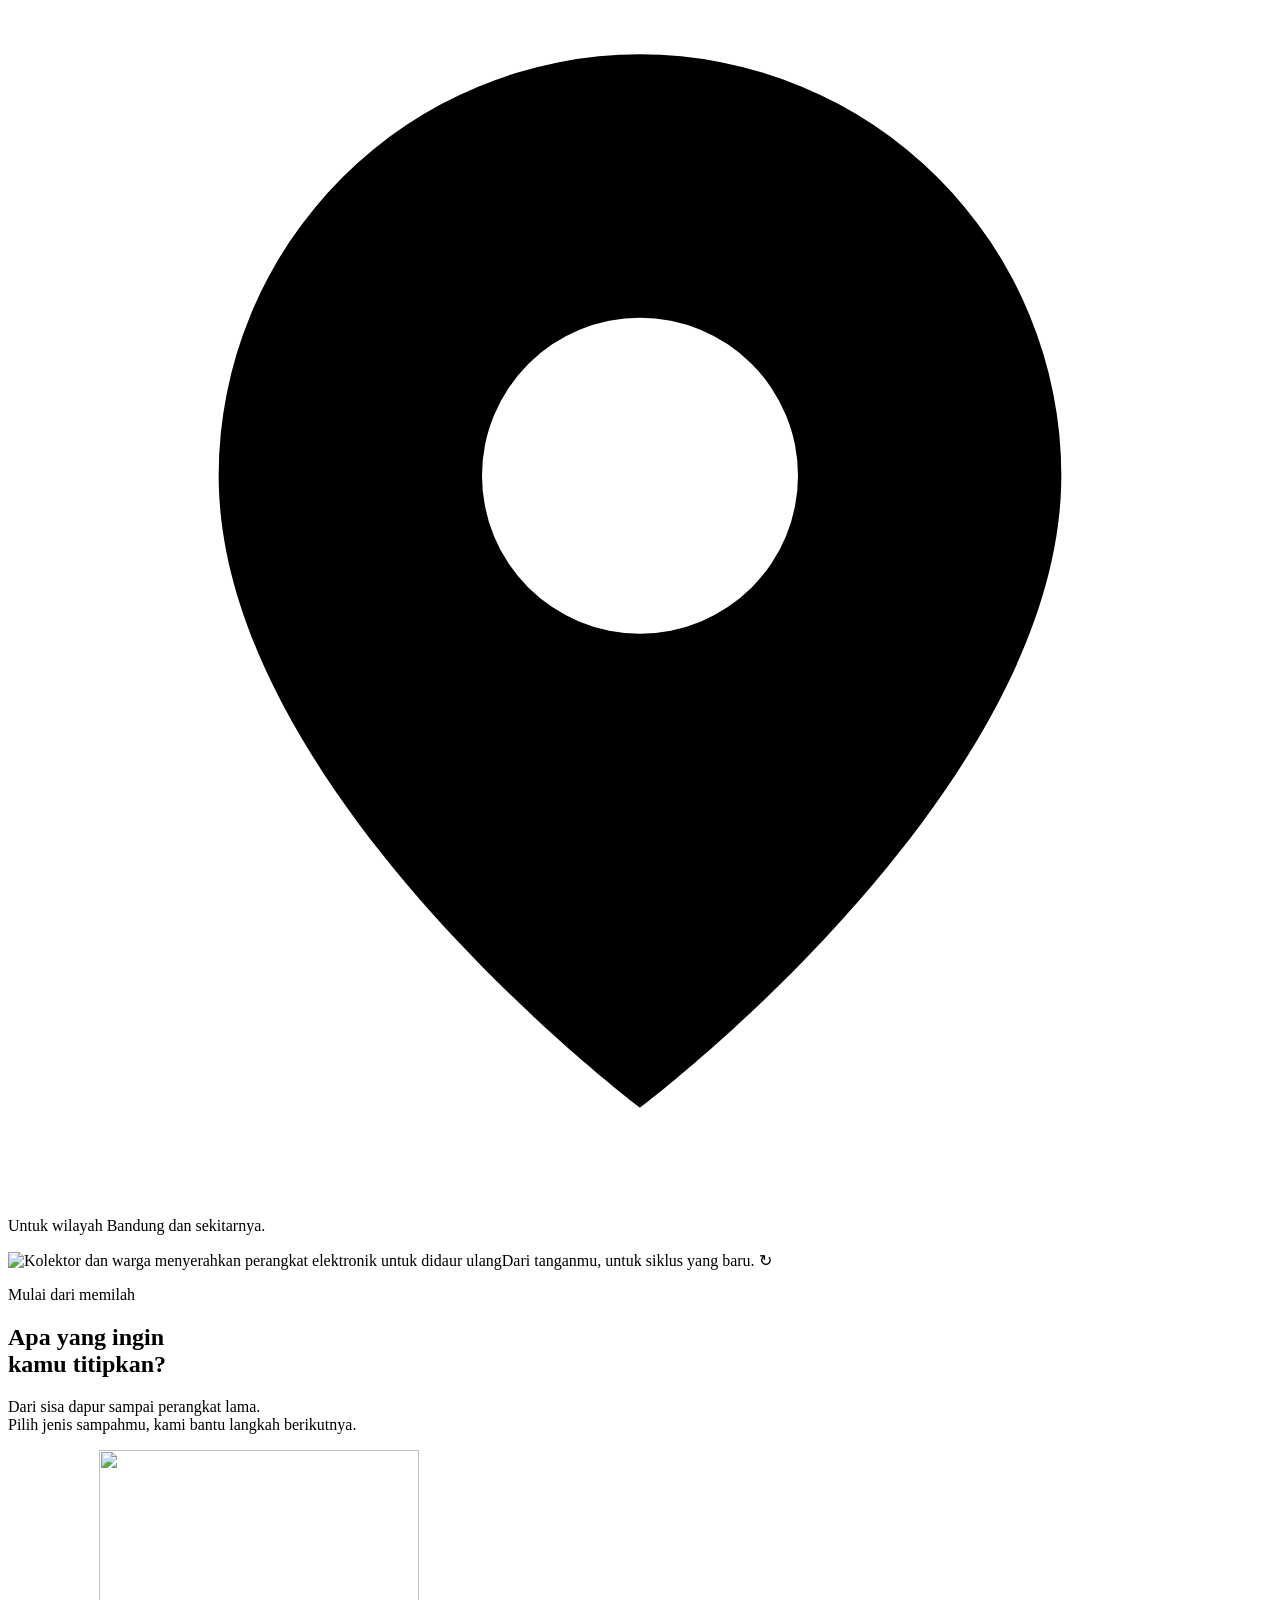
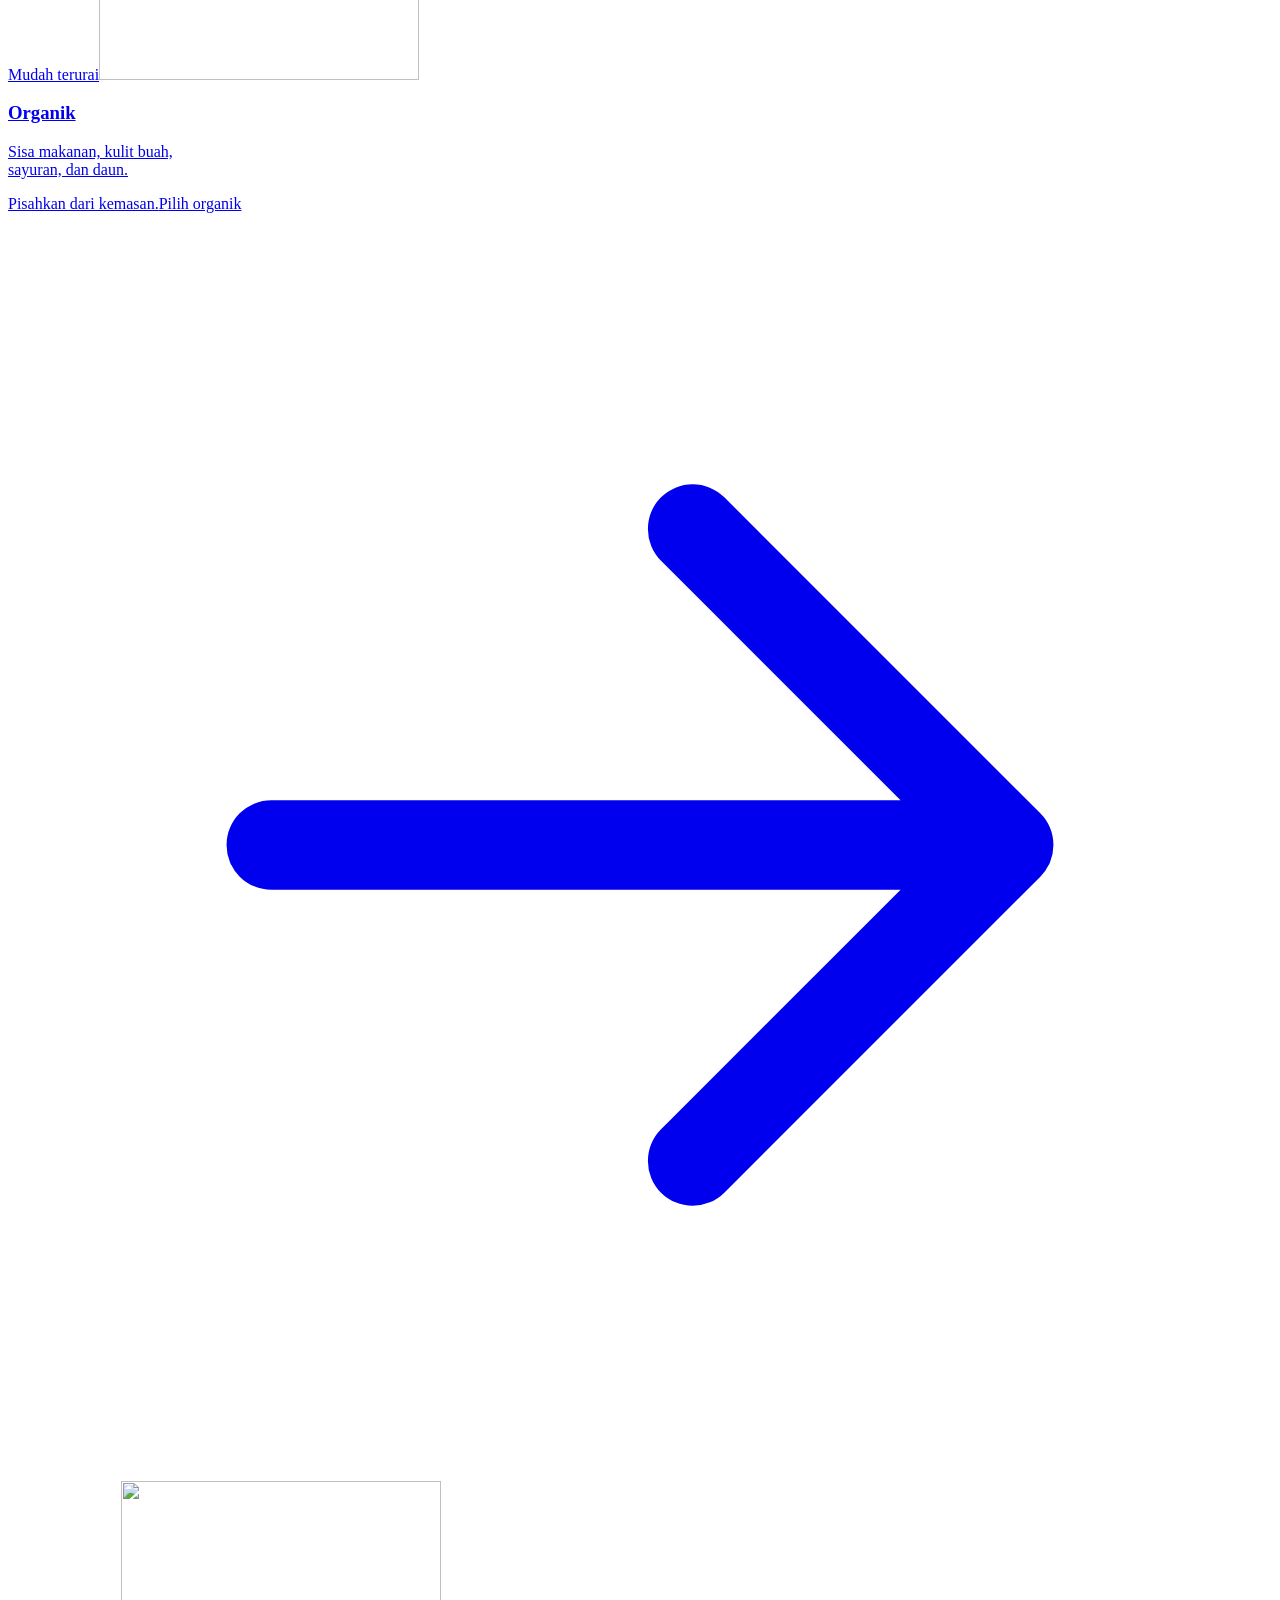
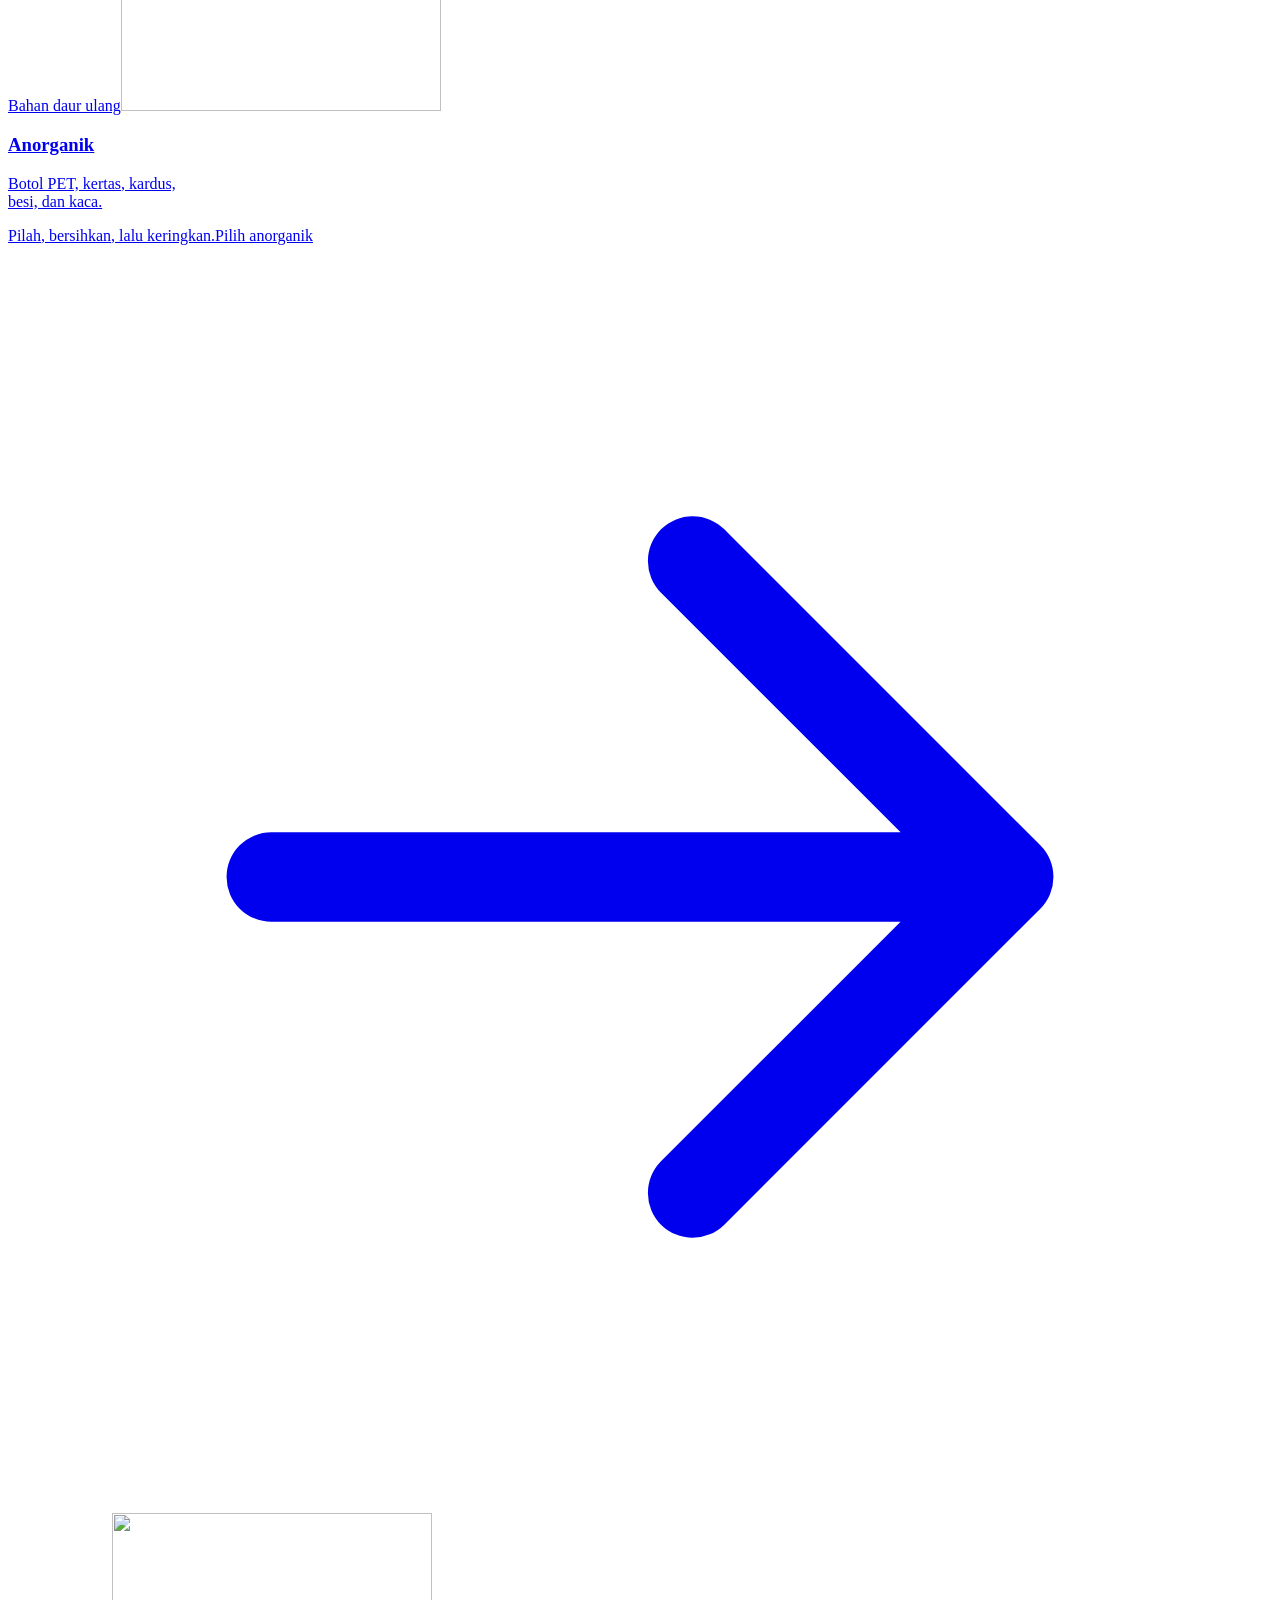
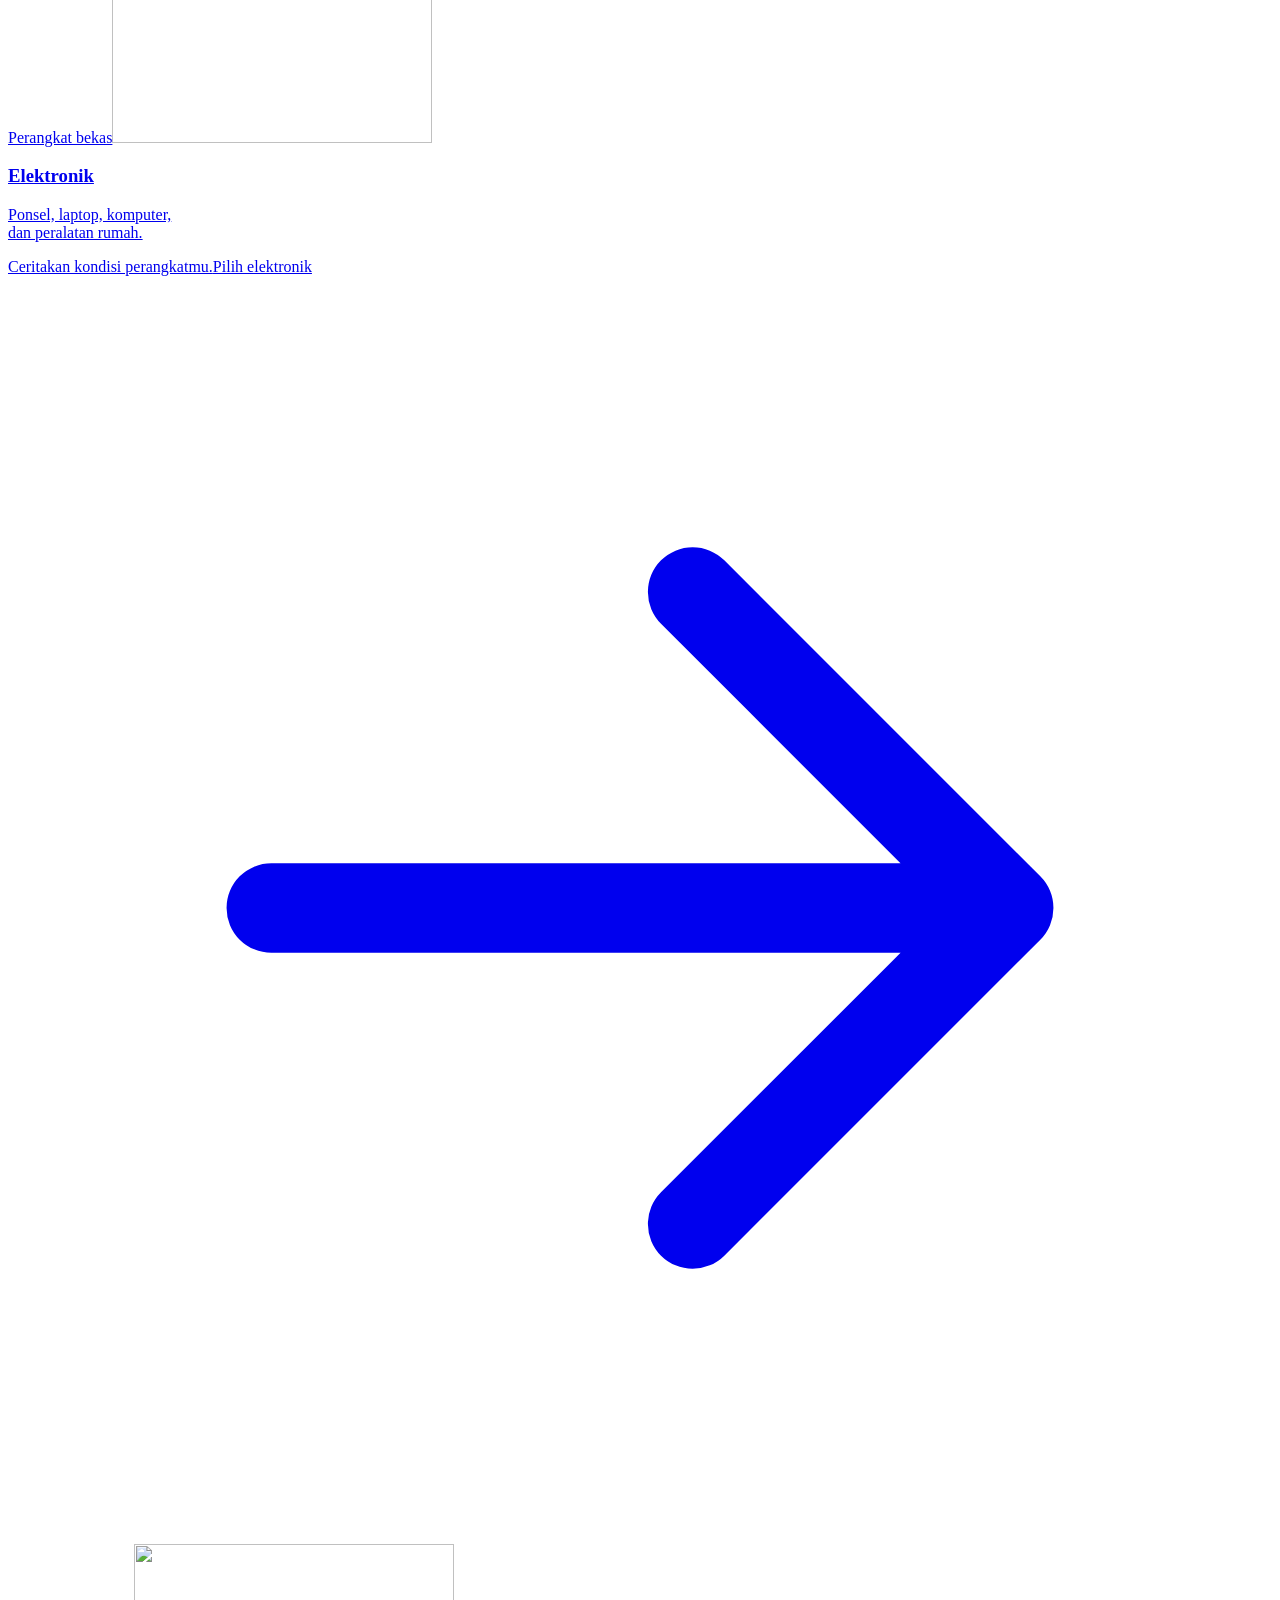
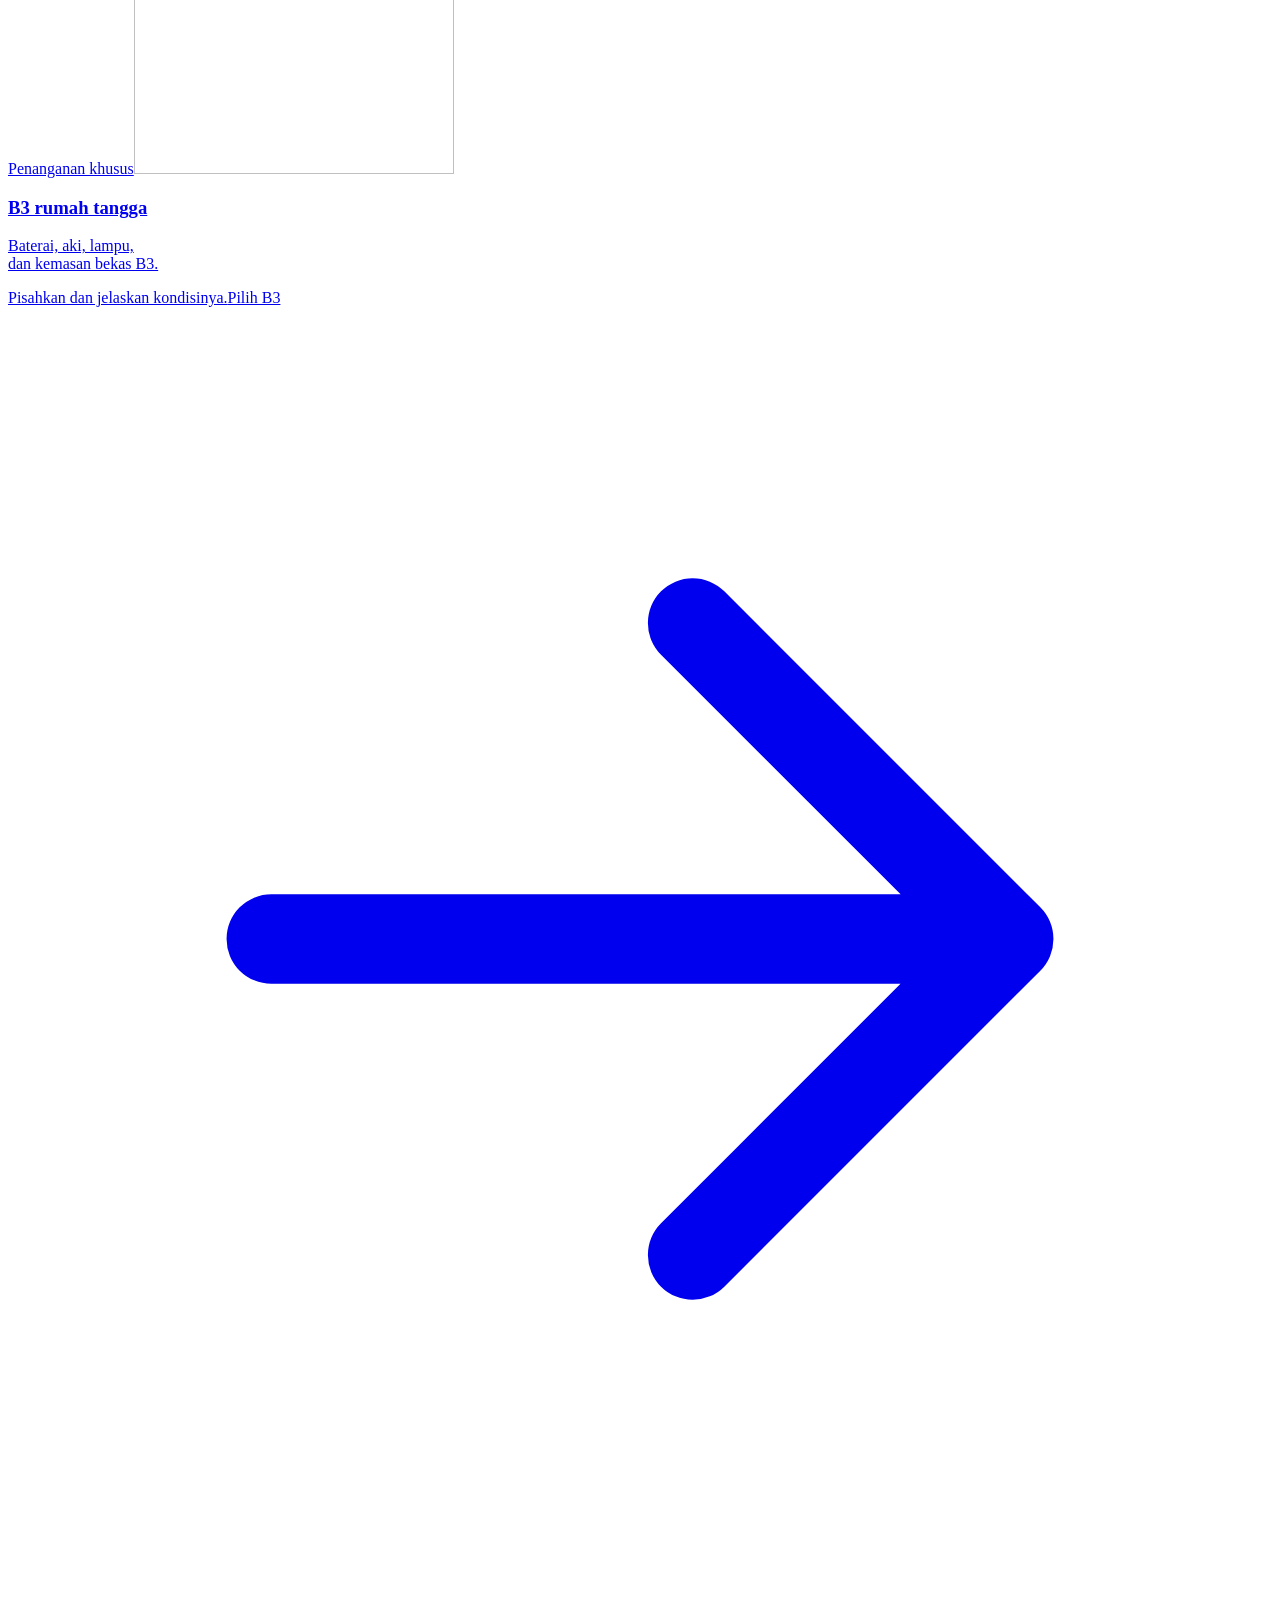
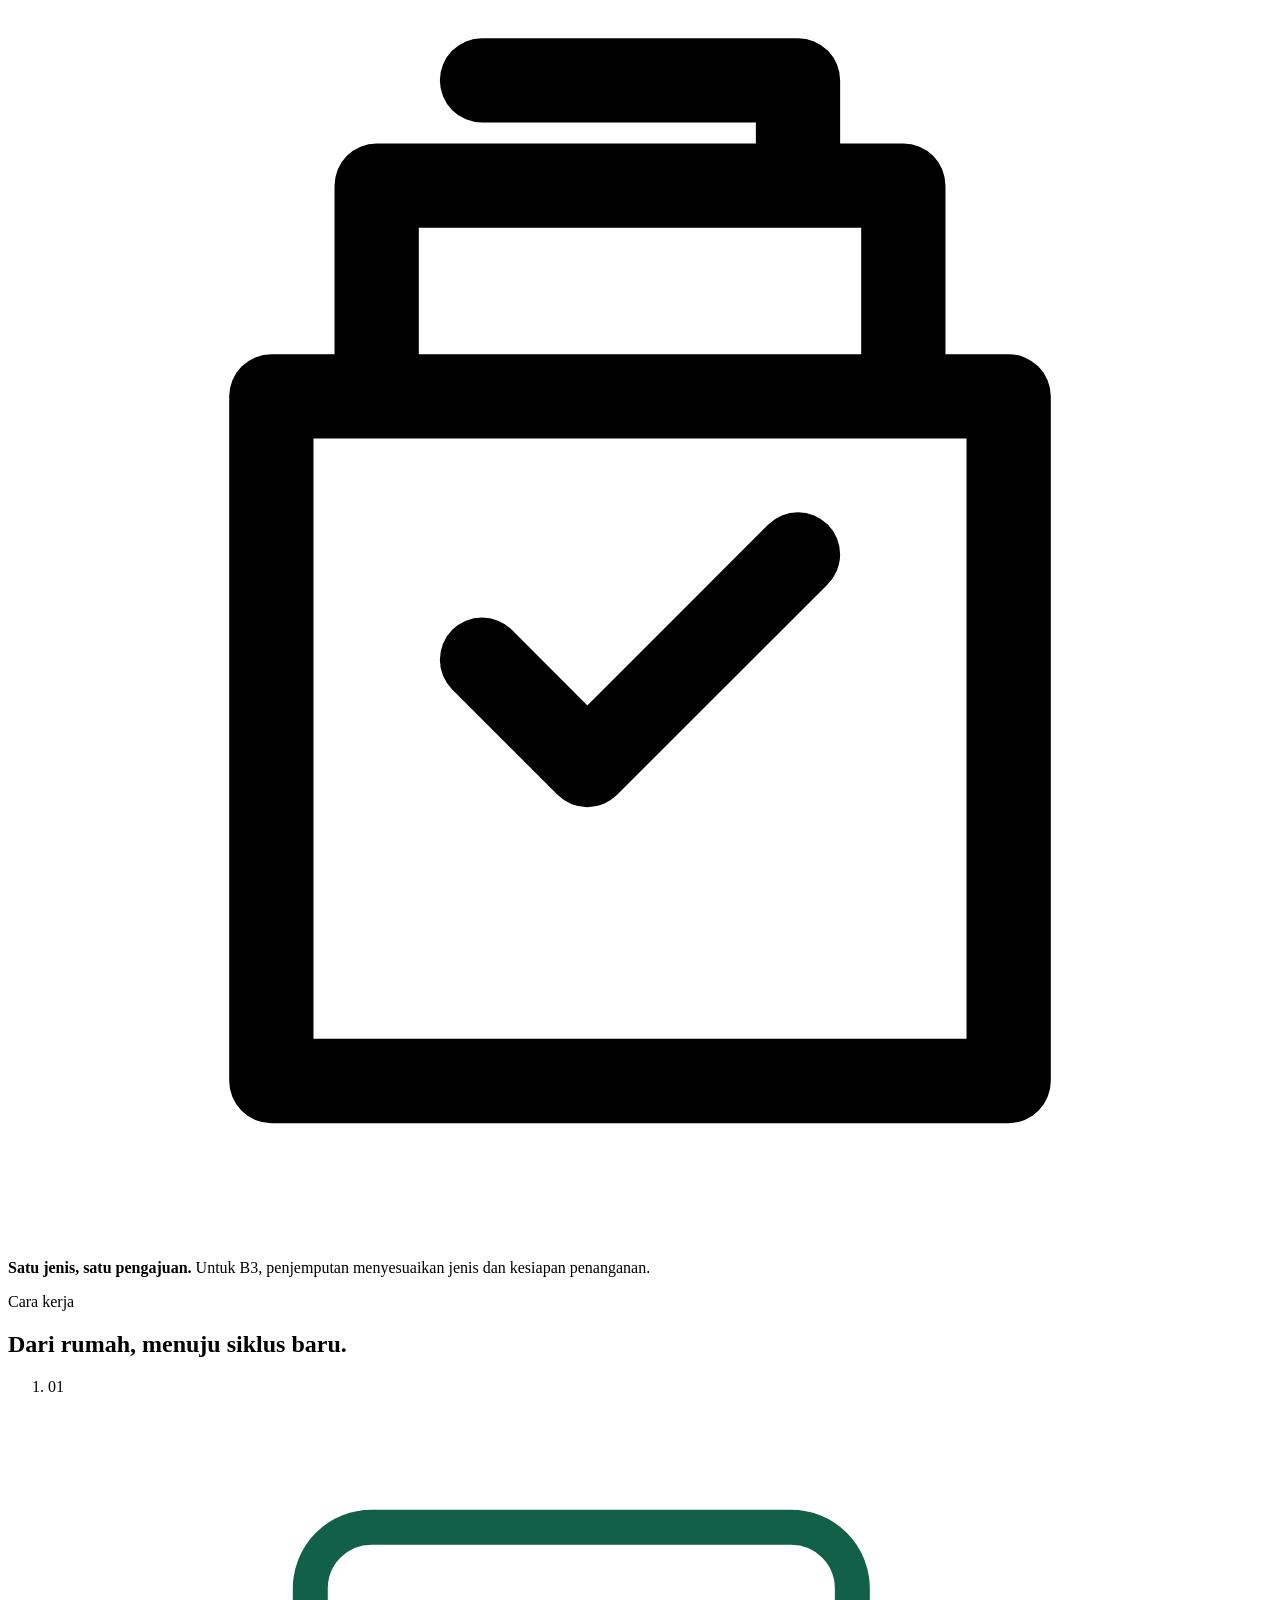
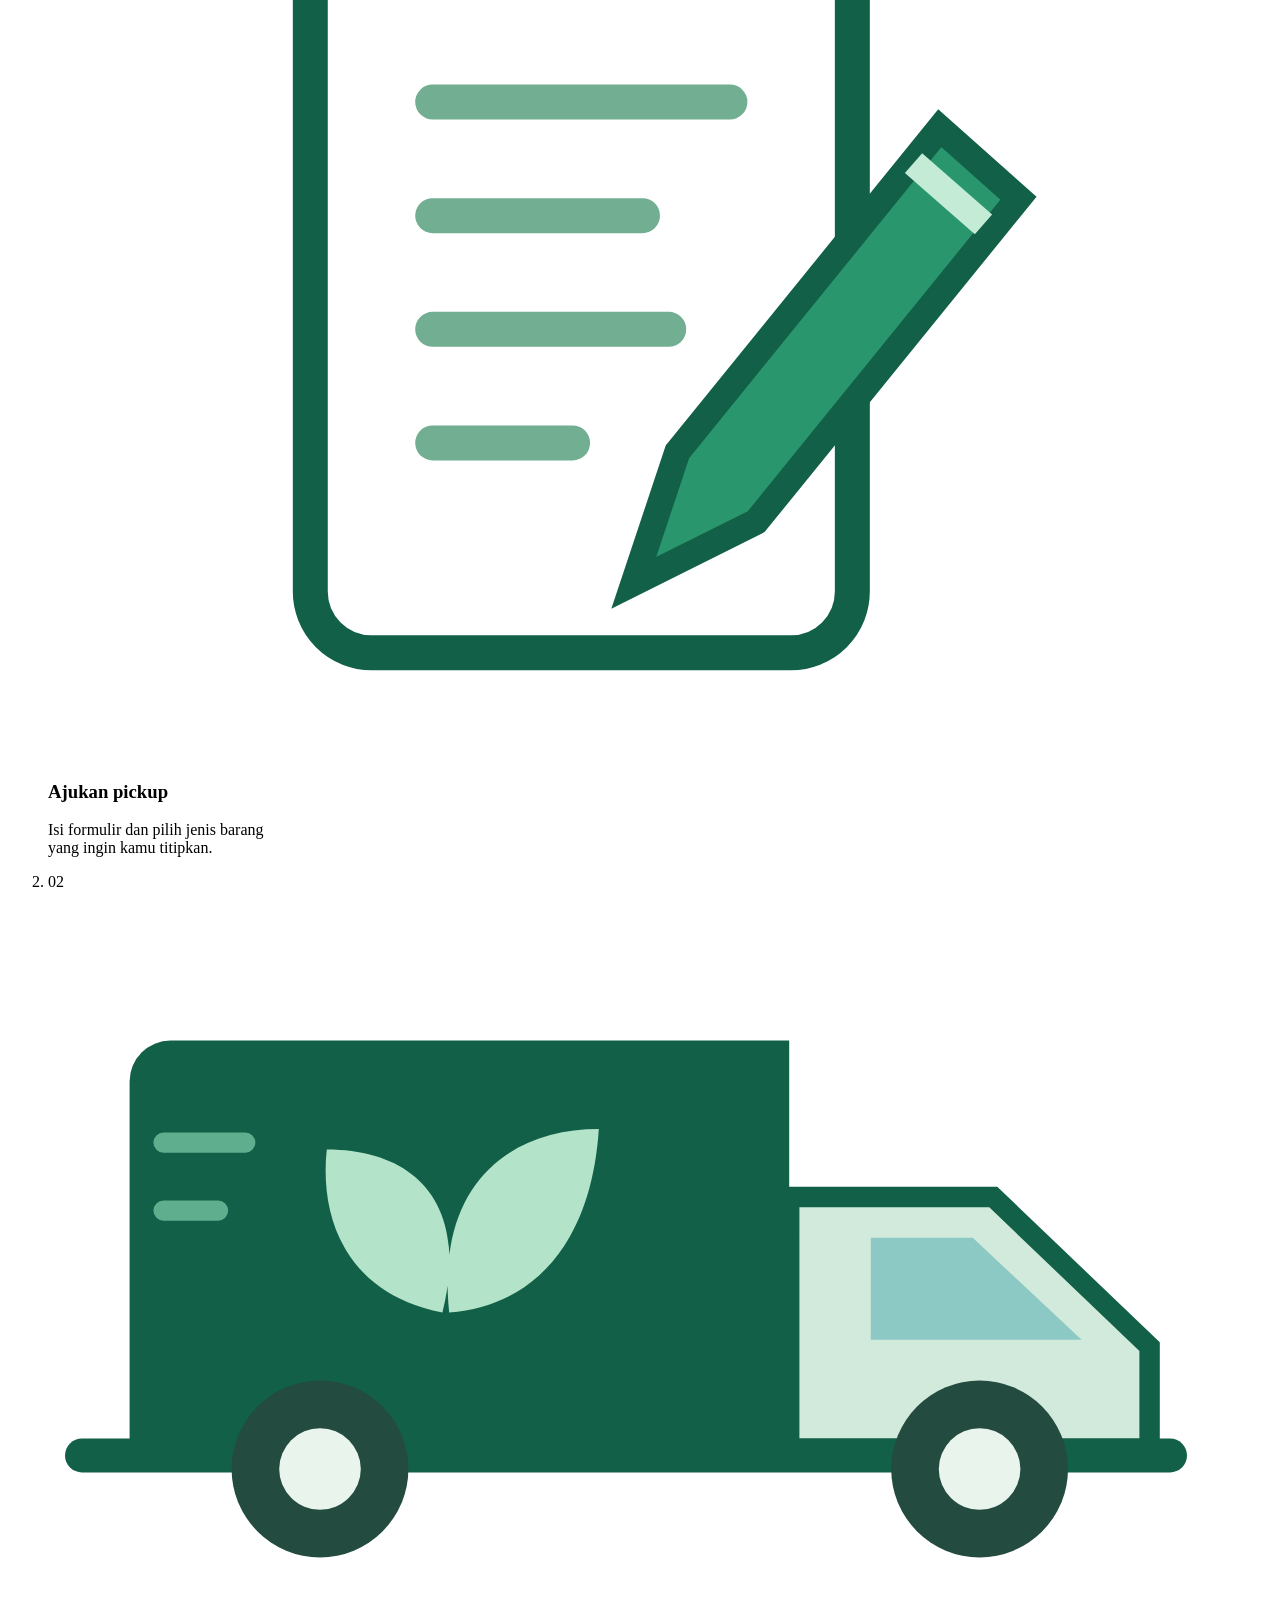
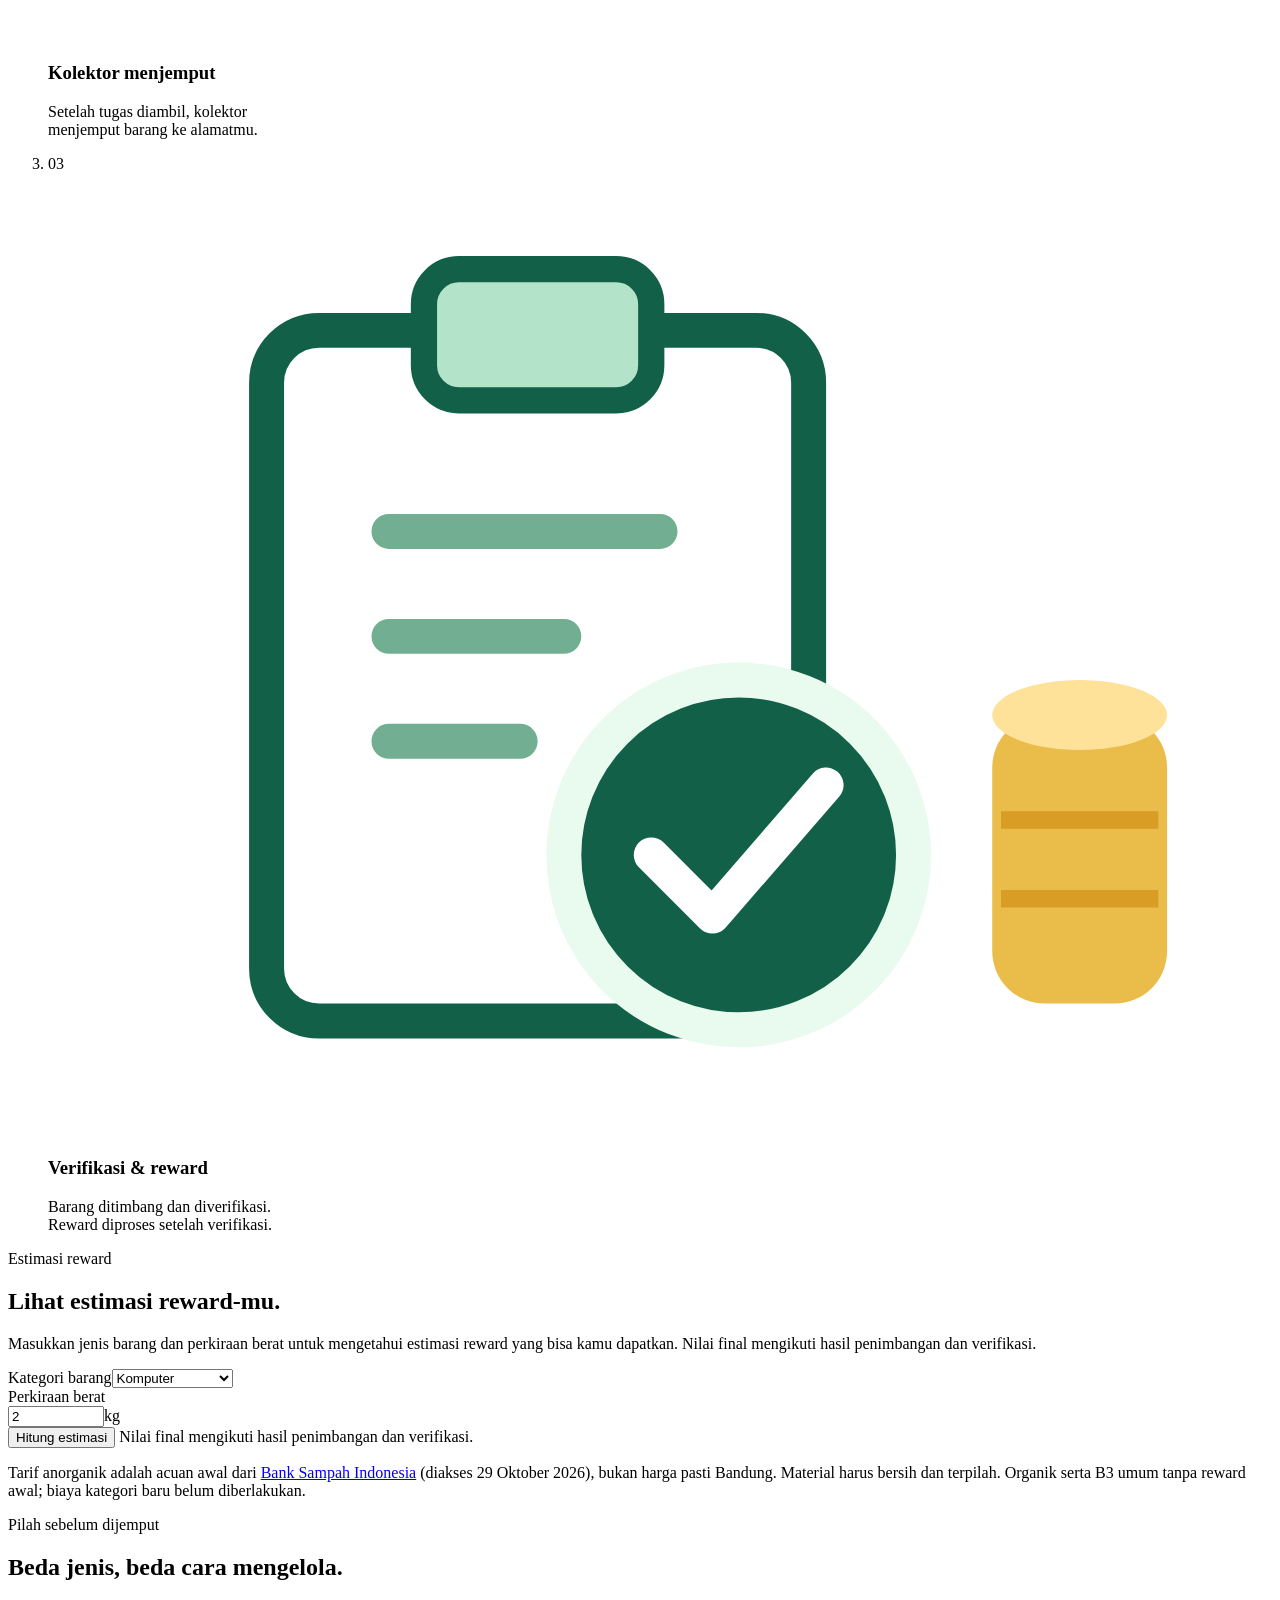
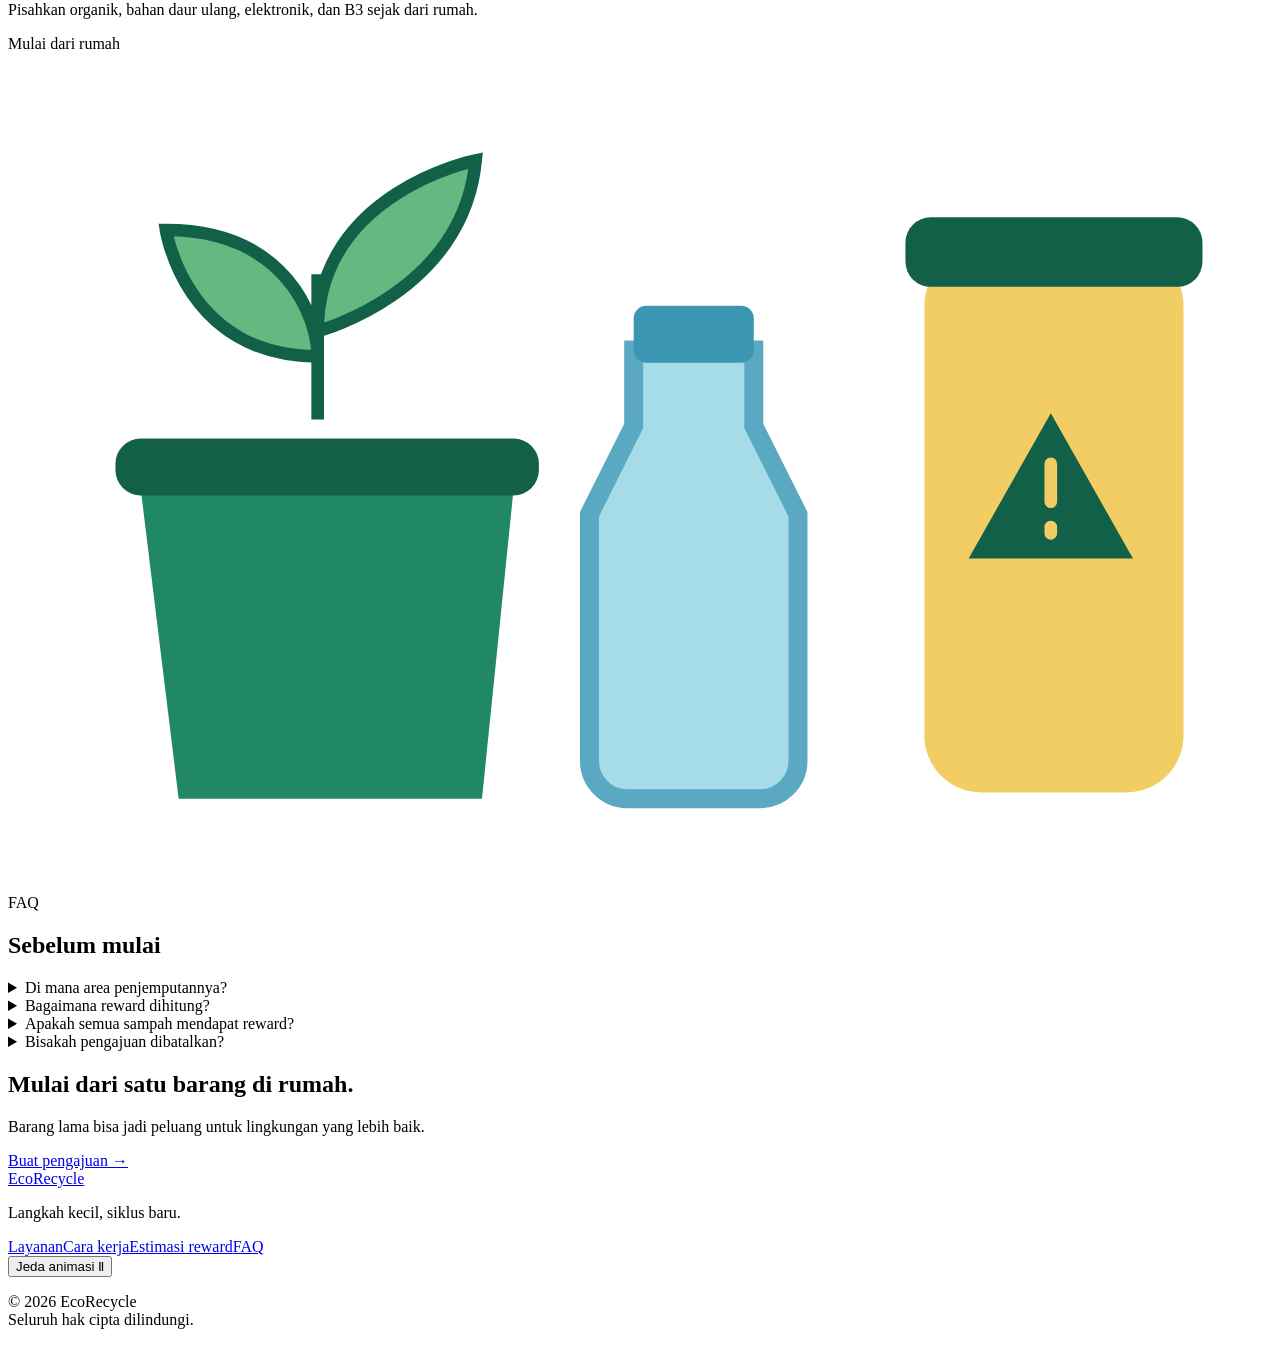
==== commit d9416c23: "Implement reward payment handling and associated tests - Add reward payment handler to process payou" ====
--- a/app/Views/index.html
+++ b/app/Views/index.html
@@ -10,7 +10,7 @@
     <link href="https://fonts.googleapis.com/css2?family=Inter:wght@400;500;600;700;800&family=Manrope:wght@600;700;800&display=swap" rel="stylesheet">
     <link rel="stylesheet" href="assets/css/landing.css?v=20261029-quality5">
     <script src="assets/js/waste-categories.js?v=20261029-categories2" defer></script>
-    <script src="assets/js/home.js?v=20261029-categories2" defer></script>
+    <script src="assets/js/home.js?v=phase12-audit" defer></script>
 </head>
 <body>
     <a class="skip-link" href="#main">Lewati ke konten</a>
@@ -83,9 +83,9 @@
         <section class="section container estimate-layout" id="estimator">
             <div class="estimate-copy"><p class="eyebrow">Estimasi reward</p><h2>Lihat estimasi reward-mu.</h2><p>Masukkan jenis barang dan perkiraan berat untuk mengetahui estimasi reward yang bisa kamu dapatkan. Nilai final mengikuti hasil penimbangan dan verifikasi.</p></div>
             <form class="estimator-card" id="estimator-form">
-                <div class="form-row"><div class="category-field"><label for="estimator-category">Kategori barang</label><select id="estimator-category" name="category"><option value="5000" data-fee="500">Gadget kecil</option><option value="7000" data-fee="1000" selected>Komputer</option><option value="10000" data-fee="5000">Peralatan rumah</option><option value="3000" data-fee="2000">Baterai</option></select></div><div><label for="estimator-weight">Perkiraan berat</label><div class="weight-field"><input type="number" id="estimator-weight" name="weight" value="2" min="0.1" max="100000" step="0.1" required><span>kg</span></div></div></div>
+                <div class="form-row"><div class="category-field"><label for="estimator-category">Kategori barang</label><select id="estimator-category" name="category"><option value="5000" data-fee="500">Gadget kecil</option><option value="7000" data-fee="1000" selected>Komputer</option><option value="10000" data-fee="5000">Peralatan rumah</option><option value="3000" data-fee="2000">Baterai</option></select></div><div><label for="estimator-weight">Perkiraan berat</label><div class="weight-field"><input type="number" id="estimator-weight" name="weight" value="2" min="0.01" max="99999.99" step="0.01" required><span>kg</span></div></div></div>
                 <button class="button primary calculate-button" type="submit">Hitung estimasi</button>
-                <div id="estimator-result-card" class="estimate-result" aria-live="polite"><div class="result-total"><span>Estimasi bersih</span><strong id="result-reward-val">Rp12.000</strong></div><div class="result-breakdown"><div><span id="result-rate-label">Rp7.000 × 2 kg</span><span>=</span><strong id="result-gross-val">Rp14.000</strong></div><div><span>Biaya operasional</span><span>−</span><strong id="result-fee-val">Rp2.000</strong></div><div class="breakdown-net"><span>Estimasi bersih</span><span>=</span><strong id="result-net-val">Rp12.000</strong></div></div></div>
+                <output id="estimator-status"></output><div id="estimator-result-card" class="estimate-result" aria-live="polite" hidden><div class="result-total"><span>Estimasi bersih</span><strong id="result-reward-val">—</strong></div><div class="result-breakdown"><div><span id="result-rate-label">—</span><span>=</span><strong id="result-gross-val">—</strong></div><div><span>Biaya operasional</span><span>−</span><strong id="result-fee-val">—</strong></div><div class="breakdown-net"><span>Estimasi bersih</span><span>=</span><strong id="result-net-val">—</strong></div></div></div>
                 <output class="calculator-note" id="estimator-category-note">Nilai final mengikuti hasil penimbangan dan verifikasi.</output><p class="calculator-note">Tarif anorganik adalah acuan awal dari <a href="https://banksampahindonesia.com/daftar-harga/" target="_blank" rel="noopener noreferrer">Bank Sampah Indonesia</a> (diakses 29 Oktober 2026), bukan harga pasti Bandung. Material harus bersih dan terpilah. Organik serta B3 umum tanpa reward awal; biaya kategori baru belum diberlakukan.</p>
             </form>
         </section>
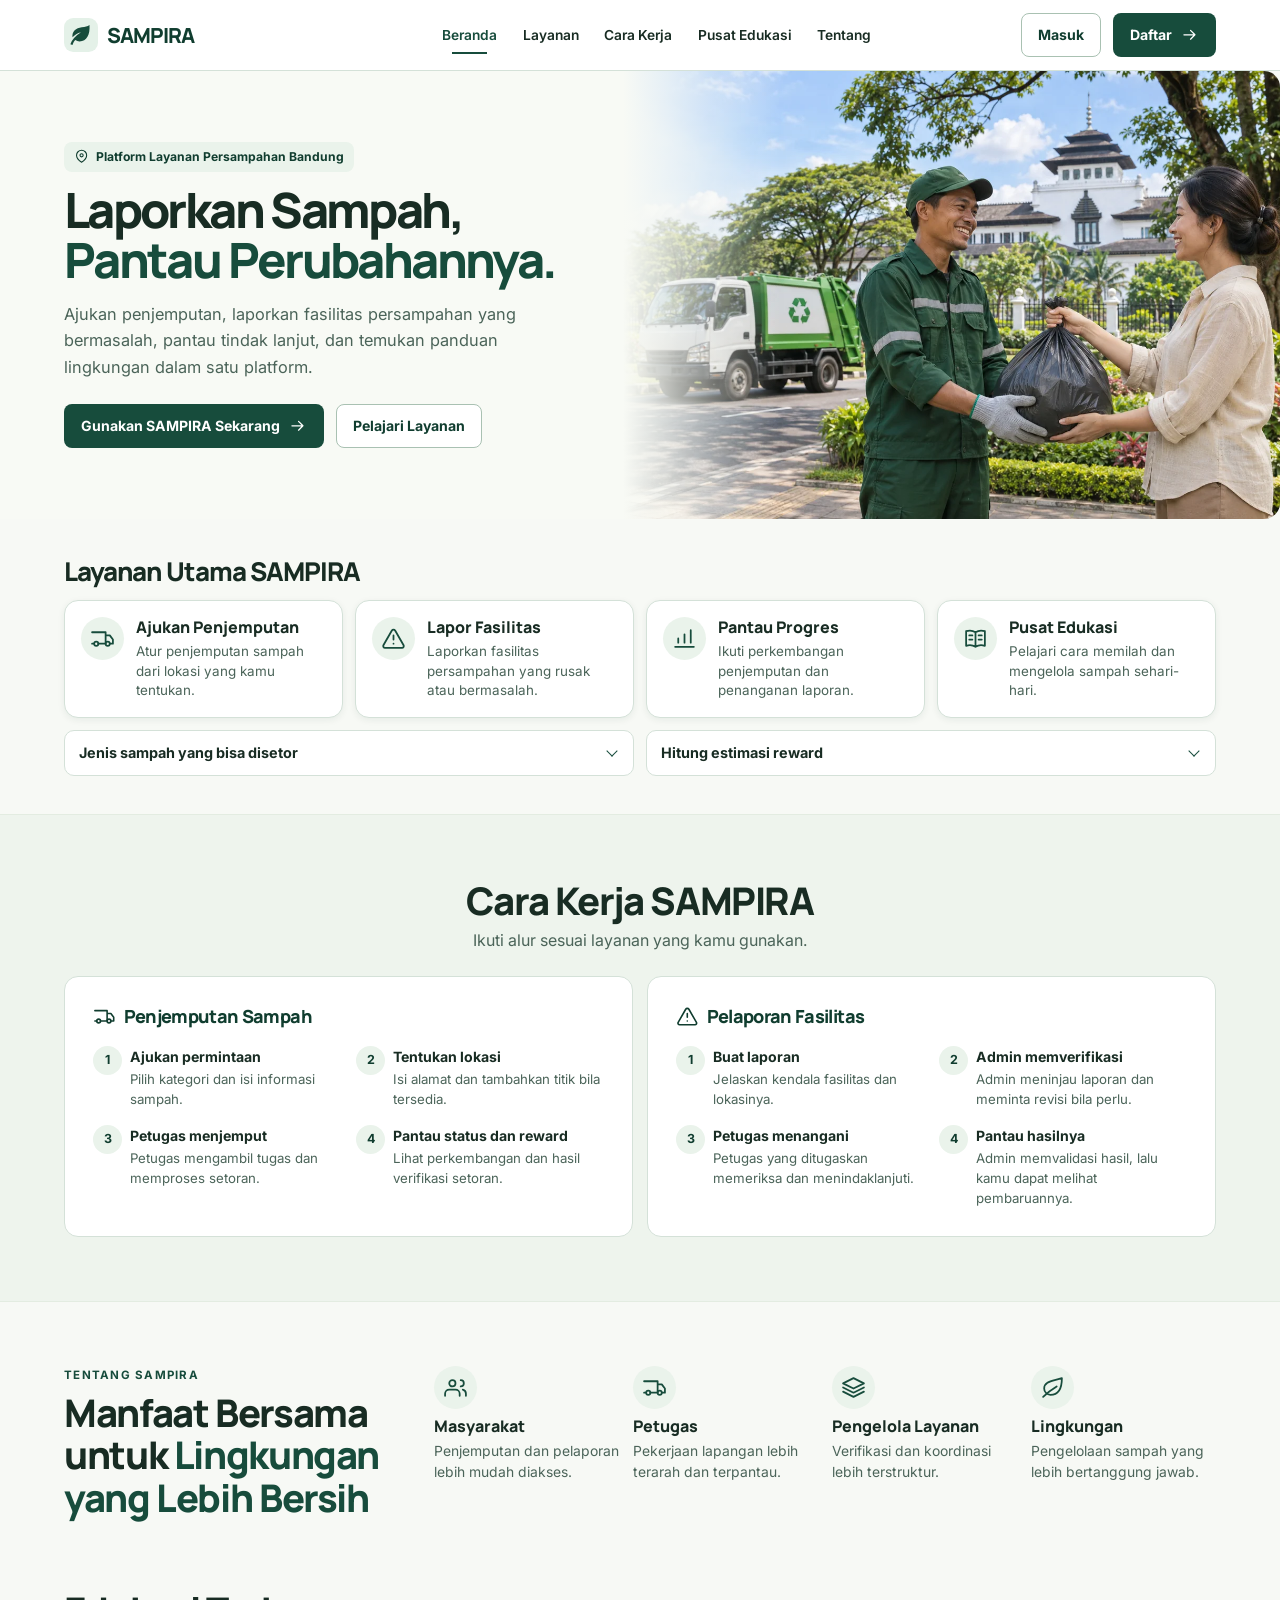
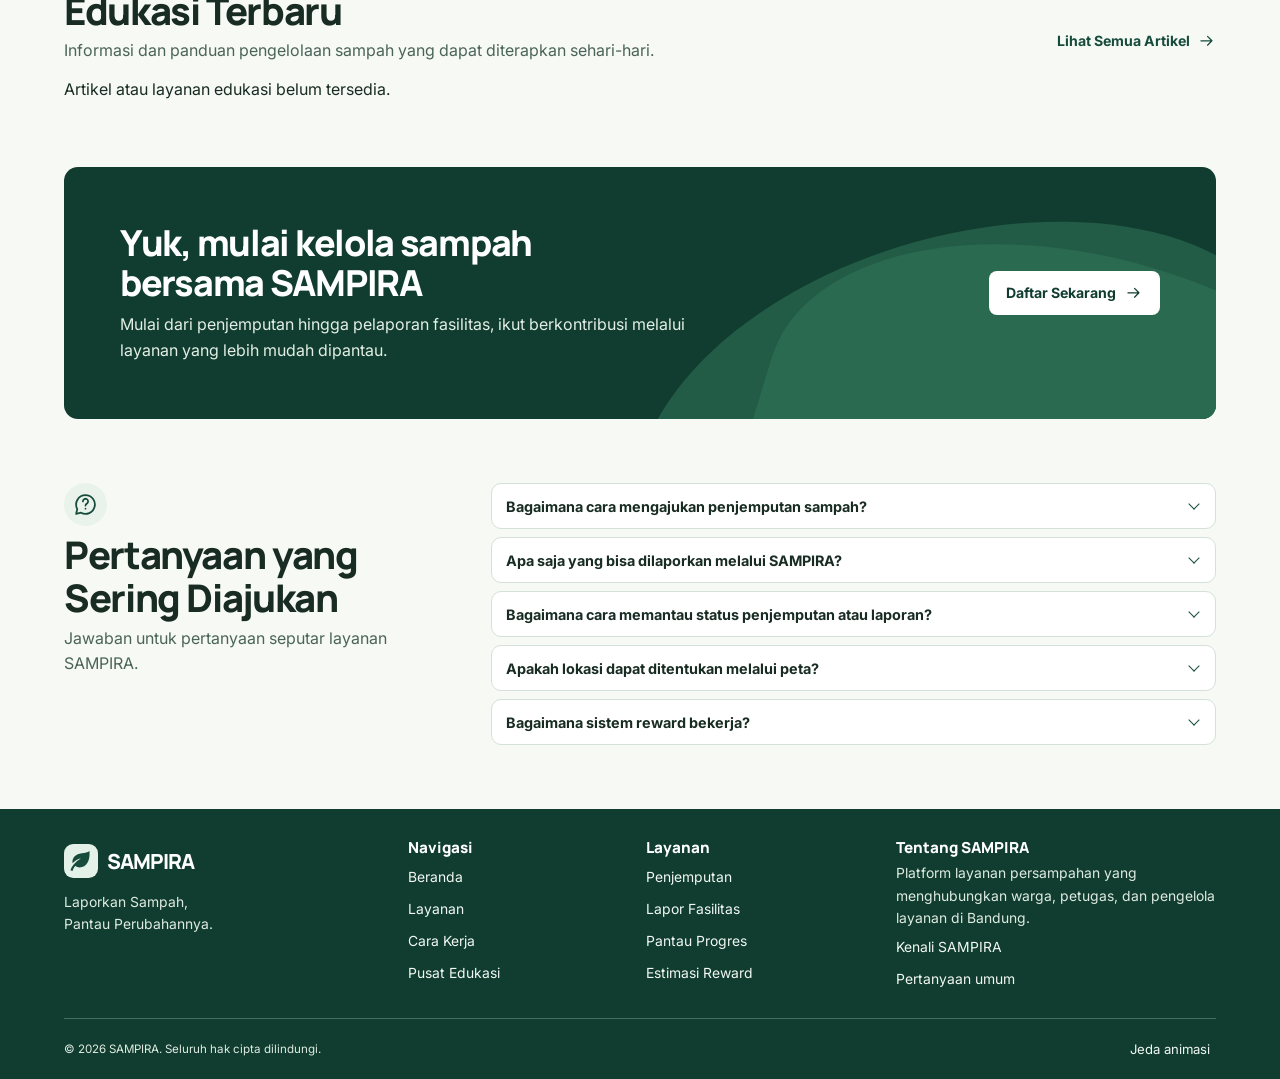
==== commit d863b741: "Add frontend checks for authentication, landing, and user workspace - Implement `check-auth-frontend" ====
--- a/app/Views/index.html
+++ b/app/Views/index.html
@@ -1,98 +1,179 @@
-<!DOCTYPE html>
+<!doctype html>
 <html lang="id">
 <head>
-    <meta charset="UTF-8">
-    <meta name="viewport" content="width=device-width, initial-scale=1.0">
-    <meta name="description" content="Pilah organik, anorganik, elektronik, dan B3 rumah tangga. Ajukan penjemputan di Bandung, lacak prosesnya, dan lihat estimasi reward bersama EcoRecycle.">
-    <title>EcoRecycle — Barang lama. Manfaat baru.</title>
+    <meta charset="utf-8">
+    <meta name="viewport" content="width=device-width, initial-scale=1">
+    <meta name="description" content="Ajukan penjemputan, laporkan fasilitas persampahan, pantau progres, dan baca panduan lingkungan bersama SAMPIRA.">
+    <meta name="theme-color" content="#f7f9f5">
+    <title>SAMPIRA | Layanan Persampahan Bandung</title>
+    <link rel="icon" href="/assets/img/sampira-mark.svg" type="image/svg+xml">
     <link rel="preconnect" href="https://fonts.googleapis.com">
     <link rel="preconnect" href="https://fonts.gstatic.com" crossorigin>
-    <link href="https://fonts.googleapis.com/css2?family=Inter:wght@400;500;600;700;800&family=Manrope:wght@600;700;800&display=swap" rel="stylesheet">
-    <link rel="stylesheet" href="assets/css/landing.css?v=20261029-quality5">
-    <script src="assets/js/waste-categories.js?v=20261029-categories2" defer></script>
-    <script src="assets/js/home.js?v=phase12-audit" defer></script>
+    <link href="https://fonts.googleapis.com/css2?family=Inter:wght@400;500;600;700&family=Manrope:wght@600;700;800&display=swap" rel="stylesheet">
+    <link rel="stylesheet" href="/assets/css/landing.css?v=phase6b1">
+    <script src="/assets/js/waste-categories.js?v=phase6b1" defer></script>
+    <script src="/assets/js/home.js?v=phase6b1" defer></script>
+    <script type="module" src="/assets/js/education.js?v=phase6b1"></script>
 </head>
-<body>
+<body id="beranda">
+    <svg class="icon-definitions" xmlns="http://www.w3.org/2000/svg" aria-hidden="true">
+        <symbol id="i-arrow" viewBox="0 0 24 24"><path d="M4 12h15m-6-6 6 6-6 6"/></symbol>
+        <symbol id="i-pin" viewBox="0 0 24 24"><path d="M20 10c0 6-8 11-8 11S4 16 4 10a8 8 0 1 1 16 0Z"/><circle cx="12" cy="10" r="2.5"/></symbol>
+        <symbol id="i-truck" viewBox="0 0 24 24"><path d="M2 6h13v11H8m7-8h4l3 4v4h-3M2 17h2"/><circle cx="6" cy="17" r="2"/><circle cx="17" cy="17" r="2"/></symbol>
+        <symbol id="i-alert" viewBox="0 0 24 24"><path d="m10.3 4.5-8 14A1.7 1.7 0 0 0 3.8 21h16.4a1.7 1.7 0 0 0 1.5-2.5l-8-14a2 2 0 0 0-3.4 0Z"/><path d="M12 9v4m0 4h.01"/></symbol>
+        <symbol id="i-progress" viewBox="0 0 24 24"><path d="M3 20h18M6 16v-4m6 4V8m6 8V4"/></symbol>
+        <symbol id="i-book" viewBox="0 0 24 24"><path d="M12 6c-3-2-6-2-9-1v14c3-1 6-1 9 1 3-2 6-2 9-1V5c-3-1-6-1-9 1Zm0 0v14M6 9h3m6 0h3M6 13h3m6 0h3"/></symbol>
+        <symbol id="i-people" viewBox="0 0 24 24"><circle cx="9" cy="8" r="3"/><path d="M2 20v-2a4 4 0 0 1 4-4h6a4 4 0 0 1 4 4v2m1-15a3 3 0 0 1 0 6m2 3a4 4 0 0 1 3 4v2"/></symbol>
+        <symbol id="i-layers" viewBox="0 0 24 24"><path d="m12 3 10 5-10 5L2 8l10-5ZM2 12l10 5 10-5M2 16l10 5 10-5"/></symbol>
+        <symbol id="i-leaf" viewBox="0 0 24 24"><path d="M21 3c0 11-4 16-11 16a6 6 0 0 1-6-6c0-7 8-7 17-10ZM3 21c4-4 8-7 13-10"/></symbol>
+        <symbol id="i-help" viewBox="0 0 24 24"><path d="M12 3a9 9 0 0 0-7.9 13.3L3 21l4.7-1.1A9 9 0 1 0 12 3Z"/><path d="M9.5 9a2.5 2.5 0 1 1 4 2c-1 .7-1.5 1-1.5 2m0 3h.01"/></symbol>
+    </svg>
     <a class="skip-link" href="#main">Lewati ke konten</a>
     <header class="site-header">
         <div class="container header-inner">
-            <a class="brand" href="home" aria-label="EcoRecycle, halaman utama"><span class="brand-leaves" aria-hidden="true"></span>EcoRecycle</a>
+            <a class="brand" href="#beranda" aria-label="SAMPIRA, beranda"><img src="/assets/img/sampira-mark.svg" width="34" height="34" alt=""> SAMPIRA</a>
             <button class="menu-toggle" type="button" aria-expanded="false" aria-controls="main-nav">Menu <span aria-hidden="true">☰</span></button>
             <nav id="main-nav" aria-label="Navigasi utama">
-                <div class="nav-links"><a href="#layanan">Layanan</a><a href="#cara-kerja">Cara kerja</a><a href="#estimator">Estimasi reward</a><a href="#faq">FAQ</a></div>
-                <div class="nav-actions">
-                    <a class="button nav-signin" href="login">Masuk</a>
-                    <a class="button nav-signup" href="register">Daftar <span class="signup-arrow" aria-hidden="true"><svg viewBox="0 0 24 24" fill="none"><path d="M6 18 18 6M6 6h12v12" stroke="currentColor" stroke-width="1.8" stroke-linecap="round" stroke-linejoin="round"/></svg></span></a>
+                <div class="nav-links">
+                    <a href="#beranda" aria-current="page">Beranda</a><a href="#layanan">Layanan</a><a href="#cara-kerja">Cara Kerja</a><a href="/assets/education.html">Pusat Edukasi</a><a href="#tentang">Tentang</a>
                 </div>
+                <div class="nav-actions"><a class="button secondary" href="/login">Masuk</a><a class="button primary" href="/register">Daftar <svg aria-hidden="true"><use href="#i-arrow"/></svg></a></div>
             </nav>
         </div>
     </header>
-    <main id="main">
-        <section class="hero">
-            <div class="hero-copy">
-                <h1>Barang lama.<br><span>Manfaat baru.</span></h1>
-                <p class="hero-description">Pilah organik, anorganik, elektronik, dan B3 rumah tangga.<br class="desktop-break"> Ajukan penjemputan, pantau prosesnya,<br class="desktop-break"> dan beri manfaat baru dari rumah.</p>
-                <div class="hero-actions"><a class="button primary" href="register">Ajukan penjemputan <span aria-hidden="true">→</span></a><a class="text-link" href="#cara-kerja">Lihat cara kerja</a></div>
-                <p class="location-note"><svg aria-hidden="true" viewBox="0 0 24 24"><path d="M12 2a8 8 0 0 0-8 8c0 6 8 12 8 12s8-6 8-12a8 8 0 0 0-8-8Zm0 11a3 3 0 1 1 0-6 3 3 0 0 1 0 6Z"/></svg>Untuk wilayah Bandung dan sekitarnya.</p>
-            </div>
-            <div class="hero-art"><img class="hero-illustration" src="assets/img/landing-hero-fresh.png" width="1536" height="1024" alt="Kolektor dan warga menyerahkan perangkat elektronik untuk didaur ulang" fetchpriority="high"><span class="hero-art-caption">Dari tanganmu, untuk siklus yang baru. <span aria-hidden="true">↻</span></span></div>
-        </section>
-        <section class="services section container" id="layanan" aria-labelledby="services-title">
-            <div class="services-heading">
-                <div><p class="eyebrow">Mulai dari memilah</p><h2 id="services-title">Apa yang ingin<br>kamu titipkan?</h2></div>
-                <p class="services-intro">Dari sisa dapur sampai perangkat lama.<br>Pilih jenis sampahmu, kami bantu langkah berikutnya.</p>
-            </div>
-            <div class="category-grid">
-                <article class="category waste-card waste-card-organic">
-                    <a href="register" aria-label="Pilih sampah organik">
-                        <div class="waste-card-art"><span class="waste-card-tag">Mudah terurai</span><img src="assets/img/waste-organic.svg" width="320" height="230" alt="" loading="lazy"></div>
-                        <div class="waste-card-body"><h3>Organik</h3><p>Sisa makanan, kulit buah,<br>sayuran, dan daun.</p><span class="waste-card-detail">Pisahkan dari kemasan.</span><span class="waste-card-action">Pilih organik <svg viewBox="0 0 24 24" fill="none" stroke="currentColor" stroke-width="1.7" stroke-linecap="round" stroke-linejoin="round" aria-hidden="true"><path d="M5 12h14m-6-6 6 6-6 6"/></svg></span></div>
-                    </a>
-                </article>
-                <article class="category waste-card waste-card-inorganic">
-                    <a href="register" aria-label="Pilih sampah anorganik">
-                        <div class="waste-card-art"><span class="waste-card-tag">Bahan daur ulang</span><img src="assets/img/waste-inorganic.svg" width="320" height="230" alt="" loading="lazy"></div>
-                        <div class="waste-card-body"><h3>Anorganik</h3><p>Botol PET, kertas, kardus,<br>besi, dan kaca.</p><span class="waste-card-detail">Pilah, bersihkan, lalu keringkan.</span><span class="waste-card-action">Pilih anorganik <svg viewBox="0 0 24 24" fill="none" stroke="currentColor" stroke-width="1.7" stroke-linecap="round" stroke-linejoin="round" aria-hidden="true"><path d="M5 12h14m-6-6 6 6-6 6"/></svg></span></div>
-                    </a>
-                </article>
-                <article class="category waste-card waste-card-electronic">
-                    <a href="register" aria-label="Pilih sampah elektronik">
-                        <div class="waste-card-art"><span class="waste-card-tag">Perangkat bekas</span><img src="assets/img/waste-electronics.svg" width="320" height="230" alt="" loading="lazy"></div>
-                        <div class="waste-card-body"><h3>Elektronik</h3><p>Ponsel, laptop, komputer,<br>dan peralatan rumah.</p><span class="waste-card-detail">Ceritakan kondisi perangkatmu.</span><span class="waste-card-action">Pilih elektronik <svg viewBox="0 0 24 24" fill="none" stroke="currentColor" stroke-width="1.7" stroke-linecap="round" stroke-linejoin="round" aria-hidden="true"><path d="M5 12h14m-6-6 6 6-6 6"/></svg></span></div>
-                    </a>
-                </article>
-                <article class="category waste-card waste-card-b3">
-                    <a href="register" aria-label="Pilih sampah B3 rumah tangga">
-                        <div class="waste-card-art"><span class="waste-card-tag">Penanganan khusus</span><img src="assets/img/waste-b3.svg" width="320" height="230" alt="" loading="lazy"></div>
-                        <div class="waste-card-body"><h3>B3 rumah tangga</h3><p>Baterai, aki, lampu,<br>dan kemasan bekas B3.</p><span class="waste-card-detail">Pisahkan dan jelaskan kondisinya.</span><span class="waste-card-action">Pilih B3 <svg viewBox="0 0 24 24" fill="none" stroke="currentColor" stroke-width="1.7" stroke-linecap="round" stroke-linejoin="round" aria-hidden="true"><path d="M5 12h14m-6-6 6 6-6 6"/></svg></span></div>
-                    </a>
-                </article>
-            </div>
-            <div class="sorting-note"><svg viewBox="0 0 24 24" fill="none" stroke="currentColor" stroke-width="1.6" stroke-linecap="round" stroke-linejoin="round" aria-hidden="true"><path d="M7 4h10v4H7zM5 8h14v13H5zM9 13l2 2 4-4M9 2h6v2"/></svg><p><strong>Satu jenis, satu pengajuan.</strong> Untuk B3, penjemputan menyesuaikan jenis dan kesiapan penanganan.</p></div>
-        </section>
-        <section class="process-section" id="cara-kerja">
-            <div class="container section">
-                <p class="eyebrow">Cara kerja</p><h2>Dari rumah, menuju siklus baru.</h2>
-                <ol class="steps">
-                    <li><div class="step-illustration"><span class="step-number">01</span><svg class="process-icon" viewBox="0 0 140 110" fill="none" aria-hidden="true"><rect x="30" y="15" width="62" height="83" rx="7" fill="#fff" stroke="#126048" stroke-width="4"/><path d="M44 35h34M44 48h24M44 61h27M44 74h16" stroke="#72ae92" stroke-width="4" stroke-linecap="round"/><path d="m72 75 30-37 9 8-30 37-14 7 5-15Z" fill="#2a966e" stroke="#126048" stroke-width="3"/><path d="m99 42 8 7" stroke="#c4ebd6" stroke-width="3"/></svg></div><h3>Ajukan pickup</h3><p>Isi formulir dan pilih jenis barang<br>yang ingin kamu titipkan.</p></li>
-                    <li><div class="step-illustration"><span class="step-number">02</span><svg class="process-icon truck-icon" viewBox="0 0 180 110" fill="none" aria-hidden="true"><path d="M12 82V28a6 6 0 0 1 6-6h91v60H12Z" fill="#126048"/><path d="M109 45h30l23 22v15h-53V45Z" fill="#d2eadb" stroke="#126048" stroke-width="3"/><path d="M121 51h15l16 15h-31V51Z" fill="#8cc9c4"/><path d="M5 83h160" stroke="#126048" stroke-width="5" stroke-linecap="round"/><circle cx="40" cy="85" r="13" fill="#234b40"/><circle cx="40" cy="85" r="6" fill="#e9f4ed"/><circle cx="137" cy="85" r="13" fill="#234b40"/><circle cx="137" cy="85" r="6" fill="#e9f4ed"/><path d="M58 62c-15-3-18-15-17-24 13 0 21 8 17 24Zm1 0c-2-19 9-27 22-27-1 16-9 26-22 27Z" fill="#b3e4c9"/><path d="M17 37h12M17 47h8" stroke="#5fae8d" stroke-width="3" stroke-linecap="round"/></svg></div><h3>Kolektor menjemput</h3><p>Setelah tugas diambil, kolektor<br>menjemput barang ke alamatmu.</p></li>
-                    <li><div class="step-illustration"><span class="step-number">03</span><svg class="process-icon" viewBox="0 0 140 110" fill="none" aria-hidden="true"><rect x="25" y="18" width="62" height="79" rx="6" fill="white" stroke="#126048" stroke-width="4"/><rect x="43" y="11" width="26" height="15" rx="4" fill="#b3e4c9" stroke="#126048" stroke-width="3"/><path d="M39 41h31M39 53h20M39 65h15" stroke="#72ae92" stroke-width="4" stroke-linecap="round"/><circle cx="79" cy="78" r="20" fill="#126048" stroke="#e9faef" stroke-width="4"/><path d="m69 78 7 7 13-15" stroke="white" stroke-width="4" stroke-linecap="round" stroke-linejoin="round"/><rect x="108" y="62" width="20" height="33" rx="6" fill="#eabd4b"/><ellipse cx="118" cy="62" rx="10" ry="4" fill="#ffe29a"/><path d="M109 74h18M109 83h18" stroke="#d99c25" stroke-width="2"/></svg></div><h3>Verifikasi &amp; reward</h3><p>Barang ditimbang dan diverifikasi.<br>Reward diproses setelah verifikasi.</p></li>
-                </ol>
+
+    <main id="main" tabindex="-1">
+        <section class="hero" aria-labelledby="hero-title">
+            <div class="container hero-grid">
+                <div class="hero-copy">
+                    <p class="hero-label"><svg aria-hidden="true"><use href="#i-pin"/></svg> Platform Layanan Persampahan Bandung</p>
+                    <h1 id="hero-title">Laporkan Sampah,<br><span>Pantau Perubahannya.</span></h1>
+                    <p class="hero-description">Ajukan penjemputan, laporkan fasilitas persampahan yang bermasalah, pantau tindak lanjut, dan temukan panduan lingkungan dalam satu platform.</p>
+                    <div class="hero-actions"><a class="button primary" href="/register">Gunakan SAMPIRA Sekarang <svg aria-hidden="true"><use href="#i-arrow"/></svg></a><a class="button secondary" href="#layanan">Pelajari Layanan</a></div>
+                </div>
+                <div class="hero-visual">
+                    <picture>
+                        <source media="(max-width: 620px)" srcset="/assets/img/landing-bandung-640.webp 1x, /assets/img/landing-bandung-1280.webp 2x">
+                        <img src="/assets/img/landing-bandung-1280.webp"
+                             srcset="/assets/img/landing-bandung-640.webp 640w, /assets/img/landing-bandung-1280.webp 1280w"
+                             sizes="58vw" width="1280" height="853"
+                             alt="Ilustrasi warga menyerahkan sampah kepada petugas dengan latar Gedung Sate, Bandung." fetchpriority="high">
+                    </picture>
+                </div>
             </div>
         </section>
-        <section class="section container estimate-layout" id="estimator">
-            <div class="estimate-copy"><p class="eyebrow">Estimasi reward</p><h2>Lihat estimasi reward-mu.</h2><p>Masukkan jenis barang dan perkiraan berat untuk mengetahui estimasi reward yang bisa kamu dapatkan. Nilai final mengikuti hasil penimbangan dan verifikasi.</p></div>
-            <form class="estimator-card" id="estimator-form">
-                <div class="form-row"><div class="category-field"><label for="estimator-category">Kategori barang</label><select id="estimator-category" name="category"><option value="5000" data-fee="500">Gadget kecil</option><option value="7000" data-fee="1000" selected>Komputer</option><option value="10000" data-fee="5000">Peralatan rumah</option><option value="3000" data-fee="2000">Baterai</option></select></div><div><label for="estimator-weight">Perkiraan berat</label><div class="weight-field"><input type="number" id="estimator-weight" name="weight" value="2" min="0.01" max="99999.99" step="0.01" required><span>kg</span></div></div></div>
-                <button class="button primary calculate-button" type="submit">Hitung estimasi</button>
-                <output id="estimator-status"></output><div id="estimator-result-card" class="estimate-result" aria-live="polite" hidden><div class="result-total"><span>Estimasi bersih</span><strong id="result-reward-val">—</strong></div><div class="result-breakdown"><div><span id="result-rate-label">—</span><span>=</span><strong id="result-gross-val">—</strong></div><div><span>Biaya operasional</span><span>−</span><strong id="result-fee-val">—</strong></div><div class="breakdown-net"><span>Estimasi bersih</span><span>=</span><strong id="result-net-val">—</strong></div></div></div>
-                <output class="calculator-note" id="estimator-category-note">Nilai final mengikuti hasil penimbangan dan verifikasi.</output><p class="calculator-note">Tarif anorganik adalah acuan awal dari <a href="https://banksampahindonesia.com/daftar-harga/" target="_blank" rel="noopener noreferrer">Bank Sampah Indonesia</a> (diakses 29 Oktober 2026), bukan harga pasti Bandung. Material harus bersih dan terpilah. Organik serta B3 umum tanpa reward awal; biaya kategori baru belum diberlakukan.</p>
-            </form>
+
+        <section class="container section service-section" id="layanan" aria-labelledby="service-title">
+            <h2 id="service-title">Layanan Utama SAMPIRA</h2>
+            <div class="service-grid">
+                <a class="service-card" href="/login"><span class="icon-disc"><svg aria-hidden="true"><use href="#i-truck"/></svg></span><span><strong>Ajukan Penjemputan</strong><small>Atur penjemputan sampah dari lokasi yang kamu tentukan.</small></span></a>
+                <a class="service-card" href="/login"><span class="icon-disc"><svg aria-hidden="true"><use href="#i-alert"/></svg></span><span><strong>Lapor Fasilitas</strong><small>Laporkan fasilitas persampahan yang rusak atau bermasalah.</small></span></a>
+                <a class="service-card" href="/login"><span class="icon-disc"><svg aria-hidden="true"><use href="#i-progress"/></svg></span><span><strong>Pantau Progres</strong><small>Ikuti perkembangan penjemputan dan penanganan laporan.</small></span></a>
+                <a class="service-card" href="/assets/education.html"><span class="icon-disc"><svg aria-hidden="true"><use href="#i-book"/></svg></span><span><strong>Pusat Edukasi</strong><small>Pelajari cara memilah dan mengelola sampah sehari-hari.</small></span></a>
+            </div>
+            <div class="service-tools">
+                <details class="disclosure" id="jenis-sampah">
+                    <summary>Jenis sampah yang bisa disetor</summary>
+                    <dl class="waste-types">
+                        <div><dt>Organik</dt><dd>Sisa makanan, sayuran, dan daun. Pisahkan dari kemasan.</dd></div>
+                        <div><dt>Anorganik</dt><dd>Botol PET, kertas, kardus, besi, dan kaca. Bersihkan dan keringkan.</dd></div>
+                        <div><dt>Elektronik</dt><dd>Ponsel, komputer dan peralatan rumah. Jelaskan kondisi perangkat.</dd></div>
+                        <div><dt>B3 rumah tangga</dt><dd>Pisahkan baterai, aki dan lampu. Penjemputan mengikuti kesiapan penanganan.</dd></div>
+                    </dl>
+                    <p>Satu jenis sampah per pengajuan. <a href="/login">Masuk untuk mengajukan penjemputan</a>.</p>
+                </details>
+                <details class="disclosure" id="estimator">
+                    <summary>Hitung estimasi reward</summary>
+                    <form class="estimator-card" id="estimator-form">
+                        <p>Nilai final mengikuti penimbangan dan verifikasi. Organik dan B3 umum tanpa reward awal.</p>
+                        <div class="form-row">
+                            <label for="estimator-category">Kategori sampah<select id="estimator-category" name="category" required></select></label>
+                            <label for="estimator-weight">Perkiraan berat (kg)<input type="number" id="estimator-weight" name="weight" value="2" min="0.01" max="99999.99" step="0.01" required></label>
+                        </div>
+                        <button class="button primary calculate-button" type="submit">Hitung estimasi</button>
+                        <output id="estimator-status" aria-live="polite"></output>
+                        <div id="estimator-result-card" class="estimate-result" aria-live="polite" hidden>
+                            <div class="result-total"><span>Estimasi bersih</span><strong id="result-reward-val">—</strong></div>
+                            <dl class="result-breakdown">
+                                <div><dt id="result-rate-label">—</dt><dd id="result-gross-val">—</dd></div>
+                                <div><dt>Biaya operasional</dt><dd id="result-fee-val">—</dd></div>
+                                <div><dt>Estimasi bersih</dt><dd id="result-net-val">—</dd></div>
+                            </dl>
+                        </div>
+                        <output class="calculator-note" id="estimator-category-note"></output>
+                    </form>
+                </details>
+            </div>
         </section>
-        <section class="future-section"><div class="container future-inner"><div><p class="eyebrow">Pilah sebelum dijemput</p><h2>Beda jenis, beda cara mengelola.</h2><p>Pisahkan organik, bahan daur ulang, elektronik, dan B3 sejak dari rumah.</p></div><span class="planned-tag">Mulai dari rumah</span><svg class="future-illustration" viewBox="0 0 200 130" fill="none" aria-hidden="true"><path d="M21 69h59l-5 49H27l-6-49Z" fill="#218864"/><rect x="17" y="61" width="67" height="9" rx="4" fill="#126048"/><path d="M49 58V35m0 13c-21 0-24-20-24-20 19 0 24 14 24 20Zm0-4c0-22 25-27 25-27-2 21-25 27-25 27Z" fill="#65b880" stroke="#126048" stroke-width="2"/><path d="M99 47h19v12l7 14v39a6 6 0 0 1-6 6H98a6 6 0 0 1-6-6V73l7-14V47Z" fill="#a5dce7" stroke="#5ba8c2" stroke-width="3"/><rect x="99" y="40" width="19" height="9" rx="2" fill="#3b96b2"/><rect x="145" y="31" width="41" height="86" rx="9" fill="#f2cd63"/><rect x="142" y="26" width="47" height="11" rx="4" fill="#126048"/><path d="m165 57-13 23h26l-13-23Z" fill="#126048"/><path d="M165 65v6m0 4v1" stroke="#f2cd63" stroke-width="2" stroke-linecap="round"/></svg></div></section>
-        <section class="faq-section section container" id="faq"><p class="eyebrow">FAQ</p><h2>Sebelum mulai</h2><div class="faq-list"><details><summary>Di mana area penjemputannya?</summary><p>Layanan ditujukan untuk Kota Bandung, Kabupaten Bandung, dan Bandung Barat. Penugasan kolektor mengikuti ketersediaan layanan.</p></details><details><summary>Bagaimana reward dihitung?</summary><p>Reward bersih dihitung dari berat barang dikalikan tarif kategori, lalu dikurangi biaya pemrosesan. Admin memverifikasi berat final di hub sebelum mencatat pembayaran secara manual.</p></details><details><summary>Apakah semua sampah mendapat reward?</summary><p>Tidak. Organik dan B3 rumah tangga umum adalah setoran tanpa reward awal. Material anorganik terpilah, elektronik, dan baterai mengikuti tarif kategori. Untuk B3, jelaskan jenis serta kondisinya; pengajuan bukan jaminan semua jenis B3 dapat dijemput.</p></details><details><summary>Bisakah pengajuan dibatalkan?</summary><p>Bisa, selama status pengajuan masih pending atau menunggu kolektor. Kamu dapat membatalkannya melalui dashboard sebelum tugas diambil.</p></details></div></section>
-        <section class="closing-section"><div class="container closing-inner"><div><h2>Mulai dari satu barang di rumah.</h2><p>Barang lama bisa jadi peluang untuk lingkungan yang lebih baik.</p></div><a class="button light" href="register">Buat pengajuan <span aria-hidden="true">→</span></a></div></section>
+
+        <section class="section workflow-section" id="cara-kerja" aria-labelledby="workflow-title">
+            <div class="container">
+                <div class="section-heading centered"><h2 id="workflow-title">Cara Kerja SAMPIRA</h2><p>Ikuti alur sesuai layanan yang kamu gunakan.</p></div>
+                <div class="workflow-grid">
+                    <article class="workflow">
+                        <h3><svg aria-hidden="true"><use href="#i-truck"/></svg> Penjemputan Sampah</h3>
+                        <ol>
+                            <li><strong>Ajukan permintaan</strong><span>Pilih kategori dan isi informasi sampah.</span></li>
+                            <li><strong>Tentukan lokasi</strong><span>Isi alamat dan tambahkan titik bila tersedia.</span></li>
+                            <li><strong>Petugas menjemput</strong><span>Petugas mengambil tugas dan memproses setoran.</span></li>
+                            <li><strong>Pantau status dan reward</strong><span>Lihat perkembangan dan hasil verifikasi setoran.</span></li>
+                        </ol>
+                    </article>
+                    <article class="workflow">
+                        <h3><svg aria-hidden="true"><use href="#i-alert"/></svg> Pelaporan Fasilitas</h3>
+                        <ol>
+                            <li><strong>Buat laporan</strong><span>Jelaskan kendala fasilitas dan lokasinya.</span></li>
+                            <li><strong>Admin memverifikasi</strong><span>Admin meninjau laporan dan meminta revisi bila perlu.</span></li>
+                            <li><strong>Petugas menangani</strong><span>Petugas yang ditugaskan memeriksa dan menindaklanjuti.</span></li>
+                            <li><strong>Pantau hasilnya</strong><span>Admin memvalidasi hasil, lalu kamu dapat melihat pembaruannya.</span></li>
+                        </ol>
+                    </article>
+                </div>
+            </div>
+        </section>
+
+        <section class="container section benefits" id="tentang" aria-labelledby="benefits-title">
+            <div><p class="eyebrow">Tentang SAMPIRA</p><h2 id="benefits-title">Manfaat Bersama untuk <span>Lingkungan yang Lebih Bersih</span></h2></div>
+            <dl class="benefit-grid">
+                <div><span class="icon-disc"><svg aria-hidden="true"><use href="#i-people"/></svg></span><dt>Masyarakat</dt><dd>Penjemputan dan pelaporan lebih mudah diakses.</dd></div>
+                <div><span class="icon-disc"><svg aria-hidden="true"><use href="#i-truck"/></svg></span><dt>Petugas</dt><dd>Pekerjaan lapangan lebih terarah dan terpantau.</dd></div>
+                <div><span class="icon-disc"><svg aria-hidden="true"><use href="#i-layers"/></svg></span><dt>Pengelola Layanan</dt><dd>Verifikasi dan koordinasi lebih terstruktur.</dd></div>
+                <div><span class="icon-disc"><svg aria-hidden="true"><use href="#i-leaf"/></svg></span><dt>Lingkungan</dt><dd>Pengelolaan sampah yang lebih bertanggung jawab.</dd></div>
+            </dl>
+        </section>
+
+        <section class="container section education-section" aria-labelledby="education-title">
+            <div class="section-heading education-heading"><div><h2 id="education-title">Edukasi Terbaru</h2><p>Informasi dan panduan pengelolaan sampah yang dapat diterapkan sehari-hari.</p></div><a class="text-link" href="/assets/education.html">Lihat Semua Artikel <svg aria-hidden="true"><use href="#i-arrow"/></svg></a></div>
+            <div class="education-grid" data-education-preview data-empty-text="Artikel edukasi akan segera tersedia." aria-live="polite"><p>Memuat artikel…</p></div>
+        </section>
+
+        <section class="container section closing-section" aria-labelledby="closing-title">
+            <div class="closing-inner">
+                <div><h2 id="closing-title">Yuk, mulai kelola sampah<br class="closing-break"> bersama SAMPIRA</h2><p>Mulai dari penjemputan hingga pelaporan fasilitas, ikut berkontribusi melalui layanan yang lebih mudah dipantau.</p></div>
+                <a class="button light" href="/register">Daftar Sekarang <svg aria-hidden="true"><use href="#i-arrow"/></svg></a>
+            </div>
+        </section>
+
+        <section class="container section faq-section" id="faq" aria-labelledby="faq-title">
+            <div><span class="icon-disc"><svg aria-hidden="true"><use href="#i-help"/></svg></span><h2 id="faq-title">Pertanyaan yang Sering Diajukan</h2><p>Jawaban untuk pertanyaan seputar layanan SAMPIRA.</p></div>
+            <div class="faq-list">
+                <details><summary>Bagaimana cara mengajukan penjemputan sampah?</summary><p>Masuk ke portal Warga dan buka Setor Sampah. Pilih kategori, isi alamat dan detail, lalu kirim. Layanan ditujukan untuk Bandung dan sekitarnya sesuai ketersediaan petugas. Pengajuan dapat dibatalkan saat masih menunggu petugas.</p></details>
+                <details><summary>Apa saja yang bisa dilaporkan melalui SAMPIRA?</summary><p>Laporkan masalah pada TPS, tempat pengumpulan sampah, bank sampah, atau fasilitas persampahan lainnya. Sertakan alamat dan keterangan masalah. Foto dan titik lokasi dapat ditambahkan bila tersedia.</p></details>
+                <details><summary>Bagaimana cara memantau status penjemputan atau laporan?</summary><p>Di portal Warga, gunakan Lacak Status untuk penjemputan atau buka daftar laporan di menu Lapor Fasilitas untuk melihat hasil verifikasi dan tindak lanjut.</p></details>
+                <details><summary>Apakah lokasi dapat ditentukan melalui peta?</summary><p>Ya. Geser pin atau pilih lokasi perangkat dengan izin, lalu periksa dan konfirmasi titik. Alamat tetap diperlukan dan dapat digunakan saat koordinat belum tersedia.</p></details>
+                <details><summary>Bagaimana sistem reward bekerja?</summary><p>Estimasi memakai kategori dan perkiraan berat. Nilai final mengikuti penimbangan, tarif kategori, dan biaya pemrosesan. Pembayaran dicatat secara manual setelah verifikasi. <a href="#estimator">Buka estimasi reward</a>.</p></details>
+            </div>
+        </section>
     </main>
-    <footer class="site-footer container"><div><a class="brand" href="home"><span class="brand-leaves" aria-hidden="true"></span>EcoRecycle</a><p>Langkah kecil, siklus baru.</p></div><nav aria-label="Navigasi footer"><a href="#layanan">Layanan</a><a href="#cara-kerja">Cara kerja</a><a href="#estimator">Estimasi reward</a><a href="#faq">FAQ</a></nav><button class="motion-toggle" type="button" aria-pressed="false">Jeda animasi <span aria-hidden="true">Ⅱ</span></button><p class="copyright">© 2026 EcoRecycle<br>Seluruh hak cipta dilindungi.</p></footer>
+
+    <footer class="site-footer">
+        <div class="container footer-grid">
+            <div class="footer-brand"><a class="brand" href="#beranda"><img src="/assets/img/sampira-mark.svg" width="34" height="34" alt=""> SAMPIRA</a><p>Laporkan Sampah,<br>Pantau Perubahannya.</p></div>
+            <nav aria-label="Navigasi footer"><h2>Navigasi</h2><a href="#beranda">Beranda</a><a href="#layanan">Layanan</a><a href="#cara-kerja">Cara Kerja</a><a href="/assets/education.html">Pusat Edukasi</a></nav>
+            <nav aria-label="Layanan footer"><h2>Layanan</h2><a href="/login">Penjemputan</a><a href="/login">Lapor Fasilitas</a><a href="/login">Pantau Progres</a><a href="#estimator">Estimasi Reward</a></nav>
+            <div class="footer-info"><h2>Tentang SAMPIRA</h2><p>Platform layanan persampahan yang menghubungkan warga, petugas, dan pengelola layanan di Bandung.</p><a href="#tentang">Kenali SAMPIRA</a><a href="#faq">Pertanyaan umum</a></div>
+        </div>
+        <div class="container footer-bottom"><small>© 2026 SAMPIRA. Seluruh hak cipta dilindungi.</small><button class="motion-toggle" type="button" aria-pressed="false">Jeda animasi</button></div>
+    </footer>
 </body>
 </html>
--- a/assets/css/landing.css
+++ b/assets/css/landing.css
@@ -0,0 +1,205 @@
+/* Phase 6B.1 public landing. This stylesheet is loaded by the landing template only. */
+:root {
+    color-scheme: light;
+    --primary: #174c3c;
+    --dark: #103d2f;
+    --ink: #182c23;
+    --muted: #4b6459;
+    --paper: #f7f9f5;
+    --surface: #fff;
+    --soft: #eaf3eb;
+    --line: #d4e1d8;
+    --focus: #963d10;
+    --body: Inter, system-ui, sans-serif;
+    --display: Manrope, Inter, system-ui, sans-serif;
+    --edge: clamp(16px, 5vw, 72px);
+    --section: clamp(32px, 5vw, 68px);
+    --radius: 14px;
+    --shadow: 0 2px 7px rgb(18 53 39 / 7%);
+    --motion: 170ms ease;
+}
+*, *::before, *::after { box-sizing: border-box; }
+html { scroll-behavior: smooth; scroll-padding-top: 20px; }
+body { margin: 0; font: 1rem/1.6 var(--body); color: var(--ink); background: var(--paper); }
+[hidden] { display: none !important; }
+img { display: block; max-width: 100%; }
+a { color: var(--primary); }
+button, input, select { font: inherit; }
+button, summary { cursor: pointer; }
+h1, h2, h3, p, ol, dl, dd { margin: 0; }
+h1, h2, h3 { font-family: var(--display); font-weight: 800; line-height: 1.12; letter-spacing: -.036em; }
+h2 { font-size: clamp(1.65rem, 3vw, 2.38rem); }
+h3 { font-size: 1.13rem; }
+p { color: var(--muted); }
+:focus-visible { outline: 3px solid var(--focus); outline-offset: 4px; }
+.container { width: min(100% - var(--edge) * 2, 1296px); margin-inline: auto; }
+.section { padding-block: var(--section); }
+.icon-definitions { position: absolute; width: 0; height: 0; overflow: hidden; }
+svg:not(.icon-definitions) { width: 1.25em; height: 1.25em; flex: none; fill: none; stroke: currentColor; stroke-width: 1.7; stroke-linecap: round; stroke-linejoin: round; }
+.skip-link { position: fixed; z-index: 5; top: 10px; left: 12px; padding: 10px 16px; background: white; border-radius: 8px; transform: translateY(-200%); }
+.skip-link:focus { transform: none; }
+.brand { display: inline-flex; align-items: center; gap: 9px; color: var(--dark); font: 800 1.3rem/1 var(--display); text-decoration: none; letter-spacing: -.045em; min-height: 44px; }
+.brand img { width: 34px; height: 34px; }
+.site-header { position: relative; z-index: 2; background: var(--surface); border-bottom: 1px solid var(--line); }
+.header-inner { display: grid; grid-template-columns: minmax(115px, 1fr) minmax(0, 4fr); gap: 12px; align-items: center; min-height: 70px; }
+#main-nav { display: grid; grid-template-columns: minmax(0, 1fr) auto; align-items: center; gap: 12px; }
+.nav-links, .nav-actions, .hero-actions { display: flex; align-items: center; gap: 12px; }
+.nav-links { justify-content: center; gap: clamp(10px, 2vw, 28px); }
+.nav-links a { display: inline-grid; place-items: center; position: relative; min-height: 44px; font-size: .86rem; font-weight: 600; white-space: nowrap; color: var(--ink); text-decoration: none; }
+.nav-links a:hover, .nav-links [aria-current] { color: var(--primary); }
+.nav-links [aria-current]::after { position: absolute; inset: auto 19% 3px; height: 2px; content: ""; background: var(--primary); }
+.button, .menu-toggle { display: inline-flex; align-items: center; justify-content: center; gap: 9px; min-height: 44px; padding: 8px 16px; border: 1px solid transparent; border-radius: 8px; font-size: .88rem; font-weight: 700; line-height: 1.25; text-align: center; text-decoration: none; transition: background var(--motion), border-color var(--motion), box-shadow var(--motion); }
+.button.primary { color: white; background: var(--primary); }
+.button.primary:hover { background: var(--dark); box-shadow: 0 3px 10px rgb(18 61 45 / 16%); }
+.button.secondary, .menu-toggle { color: var(--dark); background: var(--surface); border-color: #a9c1b2; }
+.button.secondary:hover, .menu-toggle:hover { background: var(--soft); border-color: var(--primary); }
+.menu-toggle { display: none; }
+.hero { position: relative; isolation: isolate; overflow: hidden; background: #f8faf5; }
+.hero-grid { display: grid; grid-template-columns: minmax(0, .97fr) minmax(0, 1.03fr); min-height: clamp(408px, 35vw, 510px); align-items: stretch; }
+.hero-copy { position: relative; z-index: 1; align-content: center; padding-block: clamp(36px, 5vw, 75px); padding-right: clamp(12px, 2vw, 28px); }
+.hero-label { display: inline-flex; align-items: center; gap: 7px; width: fit-content; max-width: 100%; padding: 5px 10px; border-radius: 8px; background: var(--soft); color: var(--dark); font-size: .76rem; font-weight: 700; }
+.hero h1 { margin-top: 13px; font-size: clamp(2.25rem, 3.8vw, 3.7rem); line-height: 1.02; letter-spacing: -.054em; }
+.hero h1 span, .benefits h2 span { color: var(--primary); }
+.hero-description { margin-top: 17px; max-width: 46ch; font-size: clamp(1rem, 1.28vw, 1.13rem); }
+.hero-actions { margin-top: 24px; flex-wrap: wrap; }
+.hero-visual { position: relative; margin-right: calc(-1 * var(--edge)); min-width: 0; overflow: hidden; border-radius: 0 16px 16px 0; }
+.hero-visual picture { display: contents; }
+.hero-visual img { position: absolute; width: 100%; height: 100%; object-fit: cover; object-position: center; }
+.hero-visual::after { position: absolute; inset: 0; content: ""; pointer-events: none; background: linear-gradient(90deg, #f8faf5 0%, rgb(248 250 245 / .75) 7%, transparent 24%); }
+.service-section { padding-top: clamp(23px, 3vw, 42px); padding-bottom: calc(var(--section) * .6); }
+.service-section h2 { margin-bottom: 14px; font-size: clamp(1.25rem, 2.3vw, 1.62rem); }
+.service-grid { display: grid; grid-template-columns: repeat(4, minmax(0, 1fr)); gap: 12px; }
+.service-card { display: grid; grid-template-columns: auto minmax(0, 1fr); align-items: start; gap: 12px; min-height: 104px; padding: 16px; border: 1px solid var(--line); border-radius: var(--radius); background: var(--surface); box-shadow: var(--shadow); color: var(--ink); text-decoration: none; transition: background var(--motion), border-color var(--motion); }
+.service-card:hover { background: #f2f7ee; border-color: #95b5a1; }
+.service-card strong { display: block; font: 800 1rem/1.3 var(--display); }
+.service-card small { display: block; margin-top: 4px; color: var(--muted); font-size: .84rem; line-height: 1.45; }
+.icon-disc { display: inline-grid; place-items: center; width: 43px; height: 43px; border-radius: 50%; background: var(--soft); color: var(--primary); font-size: 1.25rem; }
+.service-tools { display: grid; grid-template-columns: repeat(2, minmax(0, 1fr)); align-items: start; gap: 12px; margin-top: 12px; }
+.disclosure, .faq-list details { min-width: 0; border: 1px solid var(--line); border-radius: 10px; background: var(--surface); }
+summary { display: flex; justify-content: space-between; gap: 10px; align-items: center; min-height: 44px; padding: 10px 14px; font-weight: 700; font-size: .9rem; list-style: none; }
+summary::-webkit-details-marker { display: none; }
+summary::after { flex: 0 0 8px; height: 8px; margin-inline: 2px 3px; border-right: 1.75px solid var(--primary); border-bottom: 1.75px solid var(--primary); content: ""; transform: translateY(-2px) rotate(45deg); transition: transform var(--motion); }
+details[open] > summary::after { transform: translateY(2px) rotate(225deg); }
+.disclosure > p, .faq-list details > p { padding: 0 14px 14px; }
+.waste-types { display: grid; gap: 10px; padding: 6px 14px 12px; font-size: .9rem; }
+.waste-types dt { font-weight: 700; }
+.waste-types dd { color: var(--muted); }
+.estimator-card { display: grid; gap: 13px; padding: 4px 14px 14px; font-size: .88rem; }
+.form-row { display: grid; grid-template-columns: minmax(0, 1.5fr) minmax(0, 1fr); gap: 10px; }
+.form-row label { display: grid; align-content: end; gap: 4px; font-weight: 600; }
+.form-row :is(input, select) { width: 100%; min-width: 0; min-height: 44px; border: 1px solid #a9c1b2; border-radius: 8px; background: white; color: var(--ink); padding: 6px 8px; }
+.estimator-card .button { justify-self: start; cursor: pointer; }
+.estimator-card output:empty { display: none; }
+.estimate-result { padding: 12px; background: var(--soft); border-radius: 8px; }
+.result-total, .result-breakdown > div { display: flex; justify-content: space-between; gap: 10px; }
+.result-total { font-weight: 700; }
+.result-total strong { color: var(--primary); font-size: 1.15rem; }
+.result-breakdown { margin-top: 8px; }
+.result-breakdown > div { padding-block: 4px; border-top: 1px solid var(--line); }
+.calculator-note { color: var(--muted); }
+.workflow-section { background: #eef4ed; border-block: 1px solid #e3ece1; }
+.section-heading p { margin-top: 6px; }
+.centered { text-align: center; }
+.workflow-grid { display: grid; grid-template-columns: repeat(2, minmax(0, 1fr)); gap: 14px; margin-top: 23px; }
+.workflow { padding: clamp(15px, 2.5vw, 28px); border: 1px solid var(--line); border-radius: var(--radius); background: var(--surface); }
+.workflow h3 { display: flex; align-items: center; gap: 8px; color: var(--dark); }
+.workflow ol { display: grid; grid-template-columns: repeat(2, minmax(0, 1fr)); gap: 15px; margin-top: 18px; padding: 0; list-style: none; counter-reset: step; }
+.workflow li { display: grid; grid-template-columns: auto minmax(0, 1fr); align-content: start; align-items: center; gap: 2px 8px; counter-increment: step; }
+.workflow li::before { display: grid; place-items: center; grid-row: 1 / span 2; align-self: start; width: 29px; height: 29px; border-radius: 50%; background: var(--soft); color: var(--dark); font-size: .78rem; font-weight: 700; content: counter(step); }
+.workflow li strong { color: var(--ink); font-size: .88rem; }
+.workflow li span { color: var(--muted); font-size: .83rem; line-height: 1.48; }
+.benefits { display: grid; grid-template-columns: minmax(0, 1fr) minmax(0, 2.25fr); align-items: start; gap: 22px; padding-bottom: calc(var(--section) * .55); }
+.eyebrow { color: var(--primary); font-size: .72rem; font-weight: 700; letter-spacing: .11em; text-transform: uppercase; margin-bottom: 6px; }
+.benefits h2 { max-width: 14ch; }
+.benefit-grid { display: grid; grid-template-columns: repeat(4, minmax(0, 1fr)); gap: 14px; }
+.benefit-grid dt { margin-top: 7px; font: 800 1rem/1.3 var(--display); }
+.benefit-grid dd { margin-top: 4px; color: var(--muted); font-size: .87rem; line-height: 1.5; }
+.education-section { padding-top: calc(var(--section) * .55); }
+.education-heading { display: flex; flex-wrap: wrap; justify-content: space-between; gap: 8px 16px; align-items: end; }
+.text-link { display: inline-flex; align-items: center; min-height: 44px; gap: 8px; font-size: .88rem; font-weight: 700; text-decoration: none; }
+.text-link:hover { text-decoration: underline; text-underline-offset: 3px; }
+.education-grid { display: grid; grid-template-columns: repeat(3, minmax(0, 1fr)); gap: 14px; margin-top: 14px; }
+.education-grid > p, .sp-article-card { border: 1px solid var(--line); border-radius: var(--radius); padding: 18px; background: white; }
+.education-grid > p { grid-column: 1 / -1; background: #f1f6ef; }
+.sp-article-card { display: grid; align-content: start; gap: 8px; border-top: 4px solid #83ad91; box-shadow: var(--shadow); overflow-wrap: anywhere; }
+.sp-article-card .sp-kicker { color: var(--primary); font-size: .74rem; font-weight: 700; }
+.sp-article-card a { color: var(--ink); text-underline-offset: .17em; }
+.sp-article-card :is(p,time) { font-size: .86rem; color: var(--muted); }
+.closing-section { padding-block: 0; }
+.closing-inner { position: relative; isolation: isolate; overflow: hidden; display: flex; align-items: center; justify-content: space-between; gap: 20px; flex-wrap: wrap; padding: clamp(24px, 4.5vw, 56px); border-radius: var(--radius); background: var(--dark); color: white; }
+.closing-inner::before, .closing-inner::after { position: absolute; z-index: -1; content: ""; inset: auto -8% -87% 49%; height: 160%; background: #225c46; border-radius: 57% 60% 0 0; transform: rotate(-17deg); }
+.closing-inner::after { inset: auto -21% -98% 60%; background: #2a6a51; transform: rotate(17deg); }
+.closing-inner h2 { font-size: clamp(1.45rem, 3vw, 2.24rem); }
+.closing-inner p { color: #e3efe6; max-width: 58ch; margin-top: 9px; }
+.button.light { background: #fff; color: var(--dark); }
+.button.light:hover { background: var(--soft); }
+.faq-section { display: grid; grid-template-columns: minmax(0, .85fr) minmax(0, 1.7fr); gap: clamp(16px, 5vw, 70px); align-items: start; }
+.faq-section h2 { max-width: 15ch; margin-top: 7px; }
+.faq-section p { margin-top: 7px; }
+.faq-list { display: grid; gap: 8px; }
+.faq-list details > p { margin-top: 0; font-size: .9rem; }
+.faq-list summary:hover { color: var(--primary); background: #f1f6ef; border-radius: inherit; }
+.site-footer { background: var(--dark); color: white; }
+.footer-grid { display: grid; grid-template-columns: 1.35fr .9fr .95fr 1.35fr; gap: 18px 24px; padding-block: 30px 22px; }
+.site-footer .brand { color: white; }
+.site-footer p, .footer-bottom { color: #dfebe2; font-size: .87rem; }
+.footer-brand p { margin-top: 5px; }
+.site-footer h2 { font-size: .95rem; letter-spacing: 0; margin-bottom: 6px; }
+.site-footer a:not(.brand) { display: block; min-height: 32px; width: fit-content; padding-block: 4px; font-size: .87rem; color: #f1f8f3; text-decoration: none; }
+.site-footer a:hover { text-decoration: underline; text-underline-offset: 3px; }
+.site-footer :focus-visible { outline-color: #f5d9a2; }
+.footer-info p { margin-bottom: 3px; }
+.footer-bottom { display: flex; justify-content: space-between; align-items: center; flex-wrap: wrap; gap: 5px 16px; border-top: 1px solid #40705c; padding-block: 8px; }
+.motion-toggle { color: #f1f8f3; background: none; border: 0; min-height: 44px; padding-inline: 6px; font-size: .82rem; }
+.motion-toggle:hover { text-decoration: underline; }
+.motion-toggle:disabled { cursor: default; }
+html:has(body.motion-paused) { scroll-behavior: auto; }
+body.motion-paused * { transition-duration: 0s !important; }
+@media (max-width: 1040px) {
+    .service-grid { grid-template-columns: repeat(2, minmax(0, 1fr)); }
+    .benefits { grid-template-columns: minmax(0, 1fr); }
+    .benefits h2 { max-width: 26ch; }
+}
+@media (max-width: 820px) {
+    .header-inner { grid-template-columns: minmax(0, 1fr) auto; gap: 6px 10px; min-height: 64px; }
+    [data-menu-ready] .menu-toggle { display: inline-flex; }
+    #main-nav { grid-column: 1 / -1; padding: 0 0 12px; align-items: start; }
+    [data-menu-ready] #main-nav:not(.is-open) { display: none; }
+    .nav-links { justify-content: start; flex-wrap: wrap; gap: 3px 16px; }
+    .nav-links [aria-current]::after { inset-inline: 0; }
+    .hero-grid { grid-template-columns: minmax(0, .97fr) minmax(0, 1fr); min-height: 395px; }
+    .hero h1 { font-size: clamp(1.9rem, 4.8vw, 2.65rem); }
+    .hero-visual img { object-position: right center; }
+    .hero-visual::after { background: linear-gradient(90deg, #f8faf5, transparent 17%); }
+    .workflow ol { grid-template-columns: minmax(0, 1fr); }
+    .footer-grid { grid-template-columns: repeat(2, minmax(0, 1fr)); }
+}
+@media (max-width: 620px) {
+    #main-nav { grid-template-columns: minmax(0, 1fr); }
+    .hero-grid, .faq-section { grid-template-columns: minmax(0, 1fr); }
+    .hero-copy { padding: 25px 0 21px; }
+    .hero h1 { font-size: clamp(1.82rem, 7.4vw, 2.7rem); }
+    .hero-description { margin-top: 12px; }
+    .hero-actions { margin-top: 16px; gap: 8px; }
+    .hero-visual { margin: 0; aspect-ratio: 16 / 9; overflow: hidden; border-radius: 12px; }
+    .hero-visual img { object-position: center; }
+    .hero-visual::after { display: none; }
+    .workflow-grid, .education-grid { grid-template-columns: minmax(0, 1fr); }
+    .benefit-grid { grid-template-columns: repeat(2, minmax(0, 1fr)); gap: 15px; }
+    .faq-section h2 { max-width: none; }
+    .closing-break { display: none; }
+}
+@media (max-width: 430px) {
+    .service-grid, .service-tools { grid-template-columns: minmax(0, 1fr); }
+    .service-card { min-height: 77px; padding: 12px; }
+    .nav-links { display: grid; grid-template-columns: 1fr 1fr; }
+    .nav-links a { justify-content: start; }
+    .nav-links [aria-current]::after { inset-inline-end: 40%; }
+    .hero-actions .button { flex: 1 1 auto; }
+    .footer-grid { gap: 18px 12px; }
+    .footer-brand, .footer-info { grid-column: 1 / -1; }
+}
+@media (prefers-reduced-motion: reduce) {
+    html { scroll-behavior: auto; }
+    *, *::before, *::after { transition-duration: 0s !important; }
+}
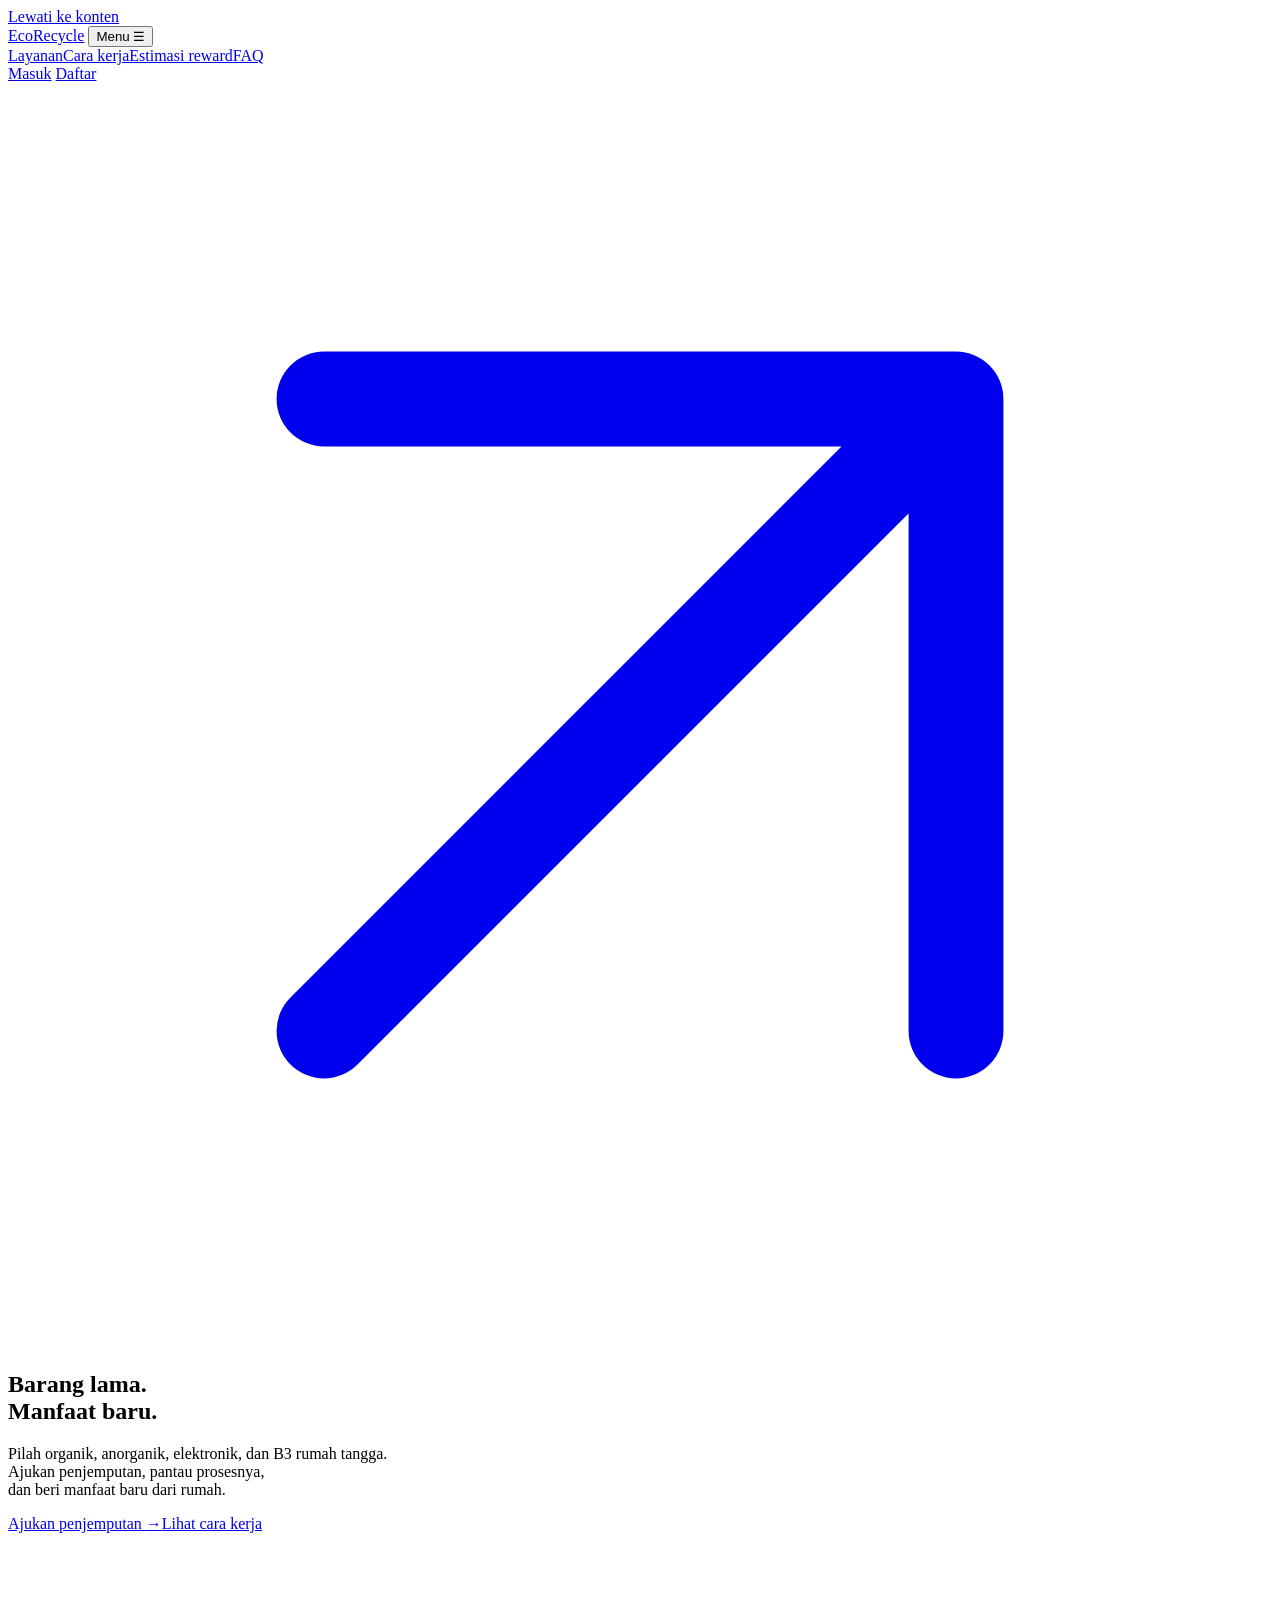
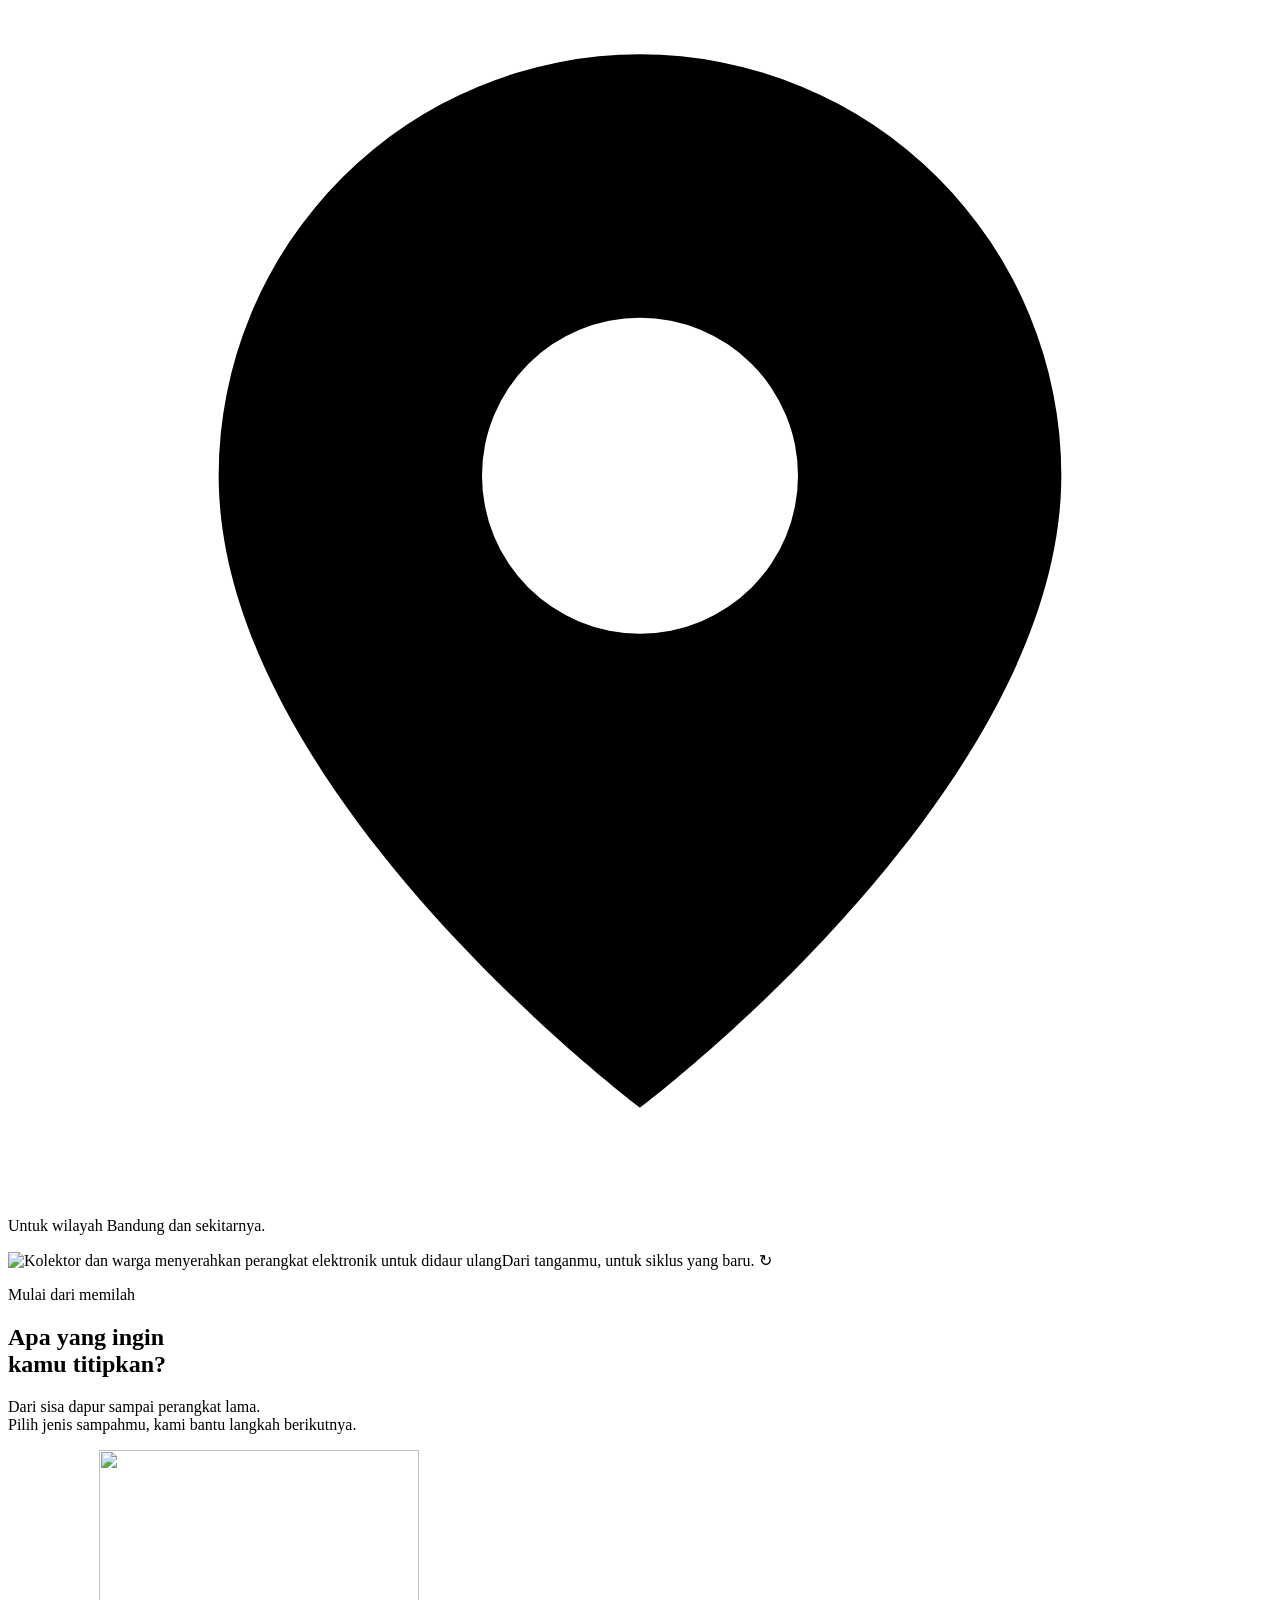
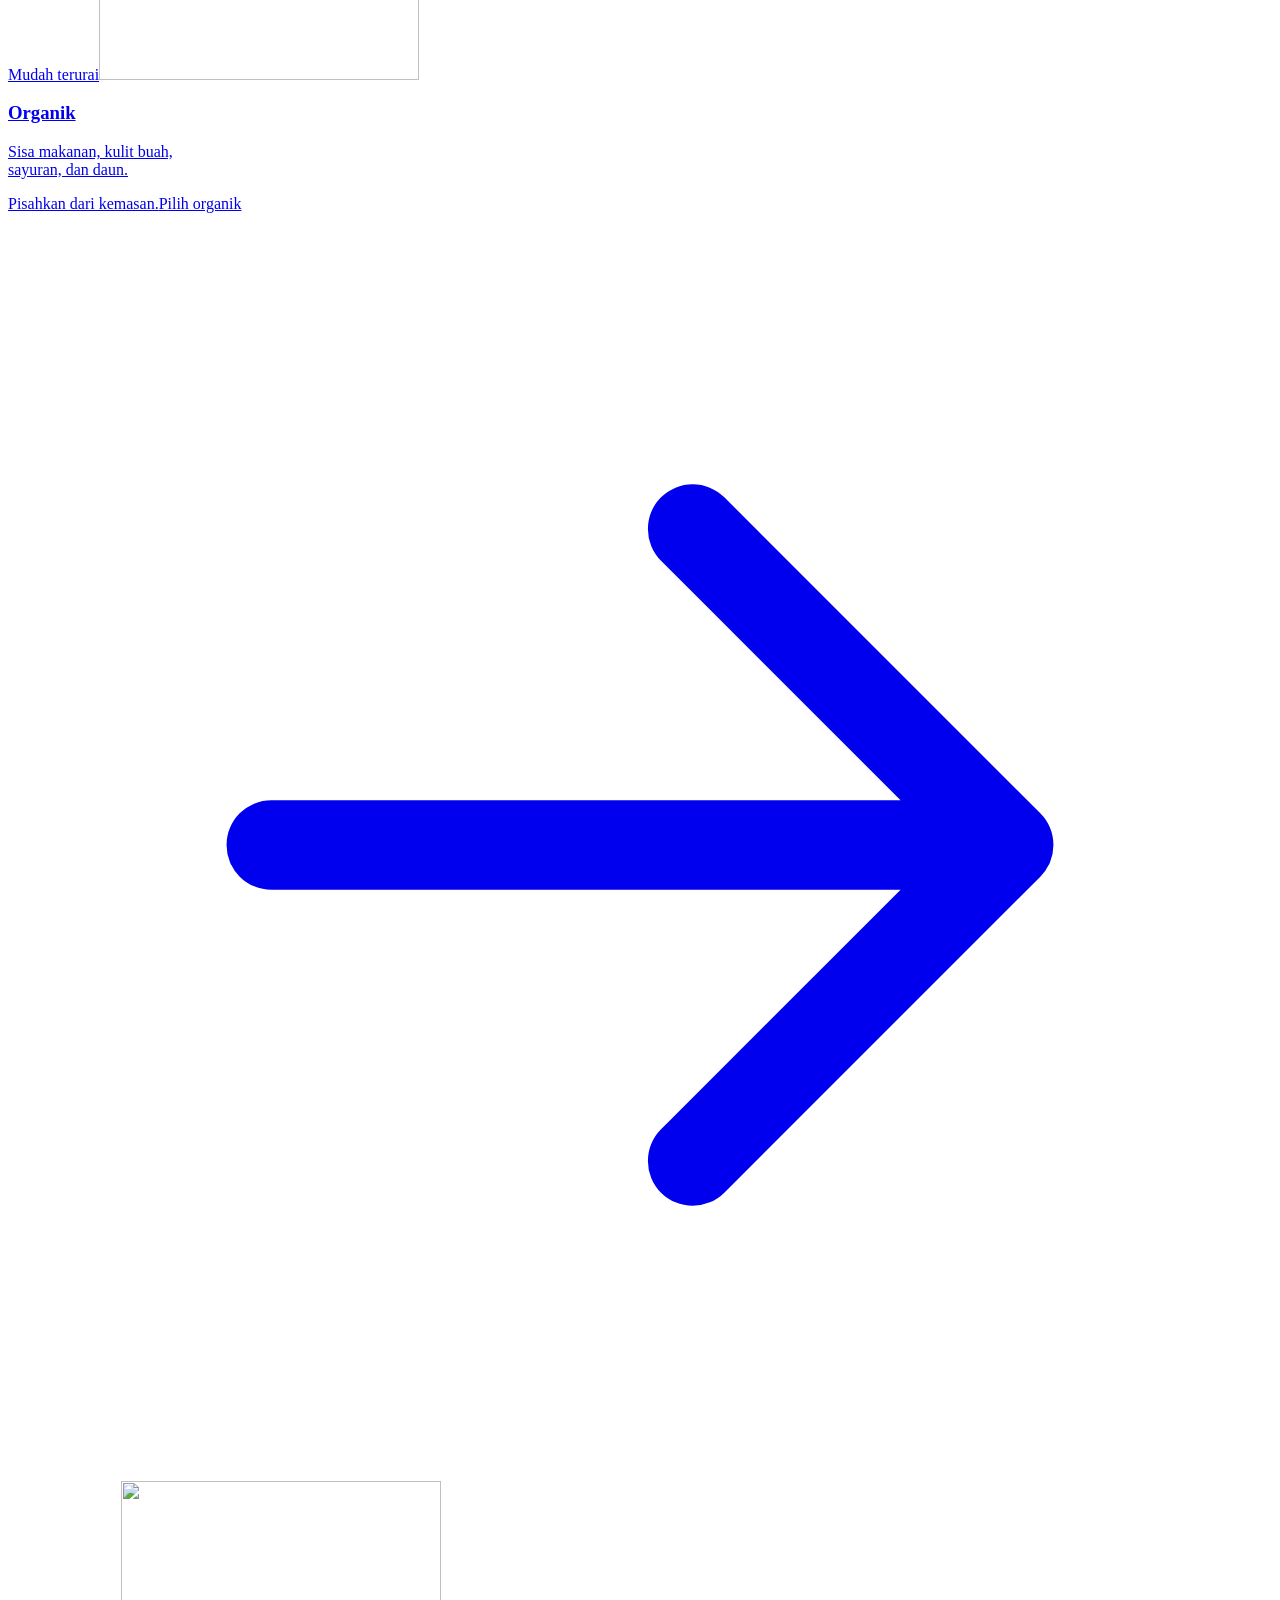
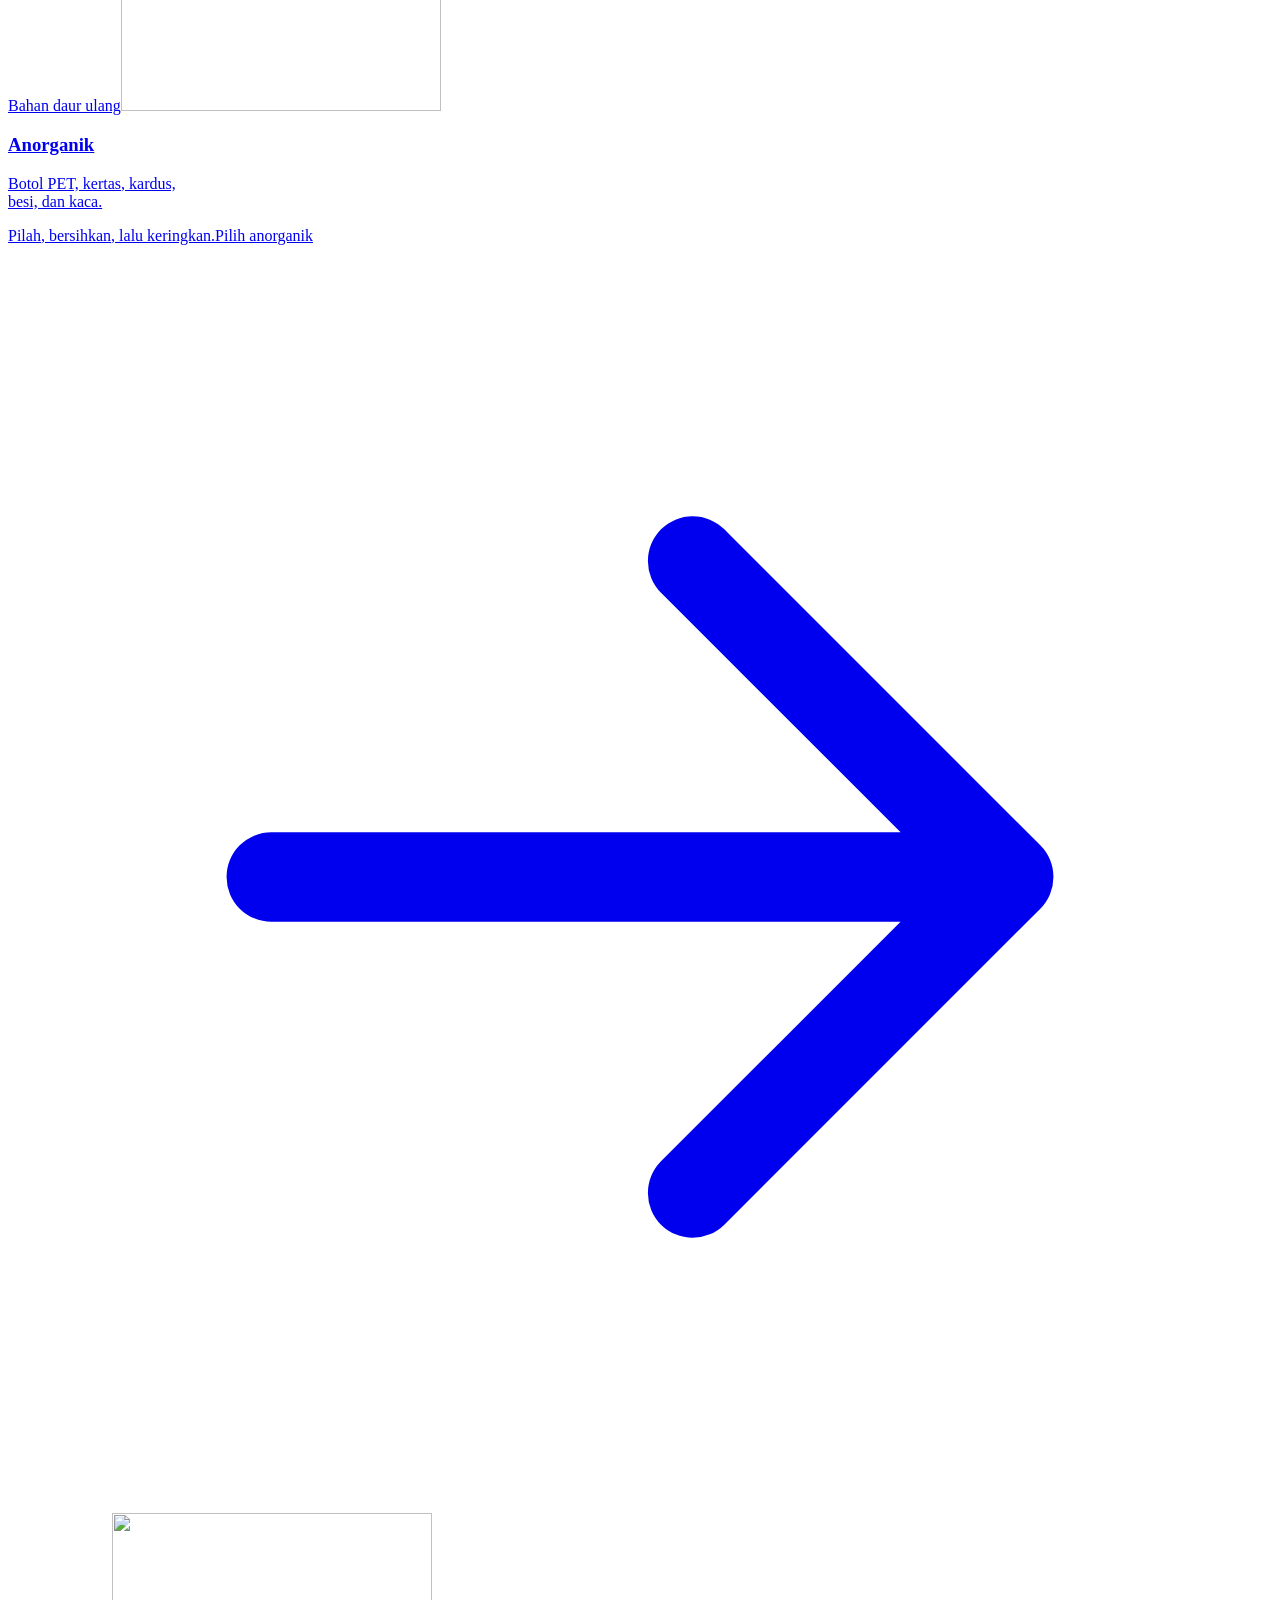
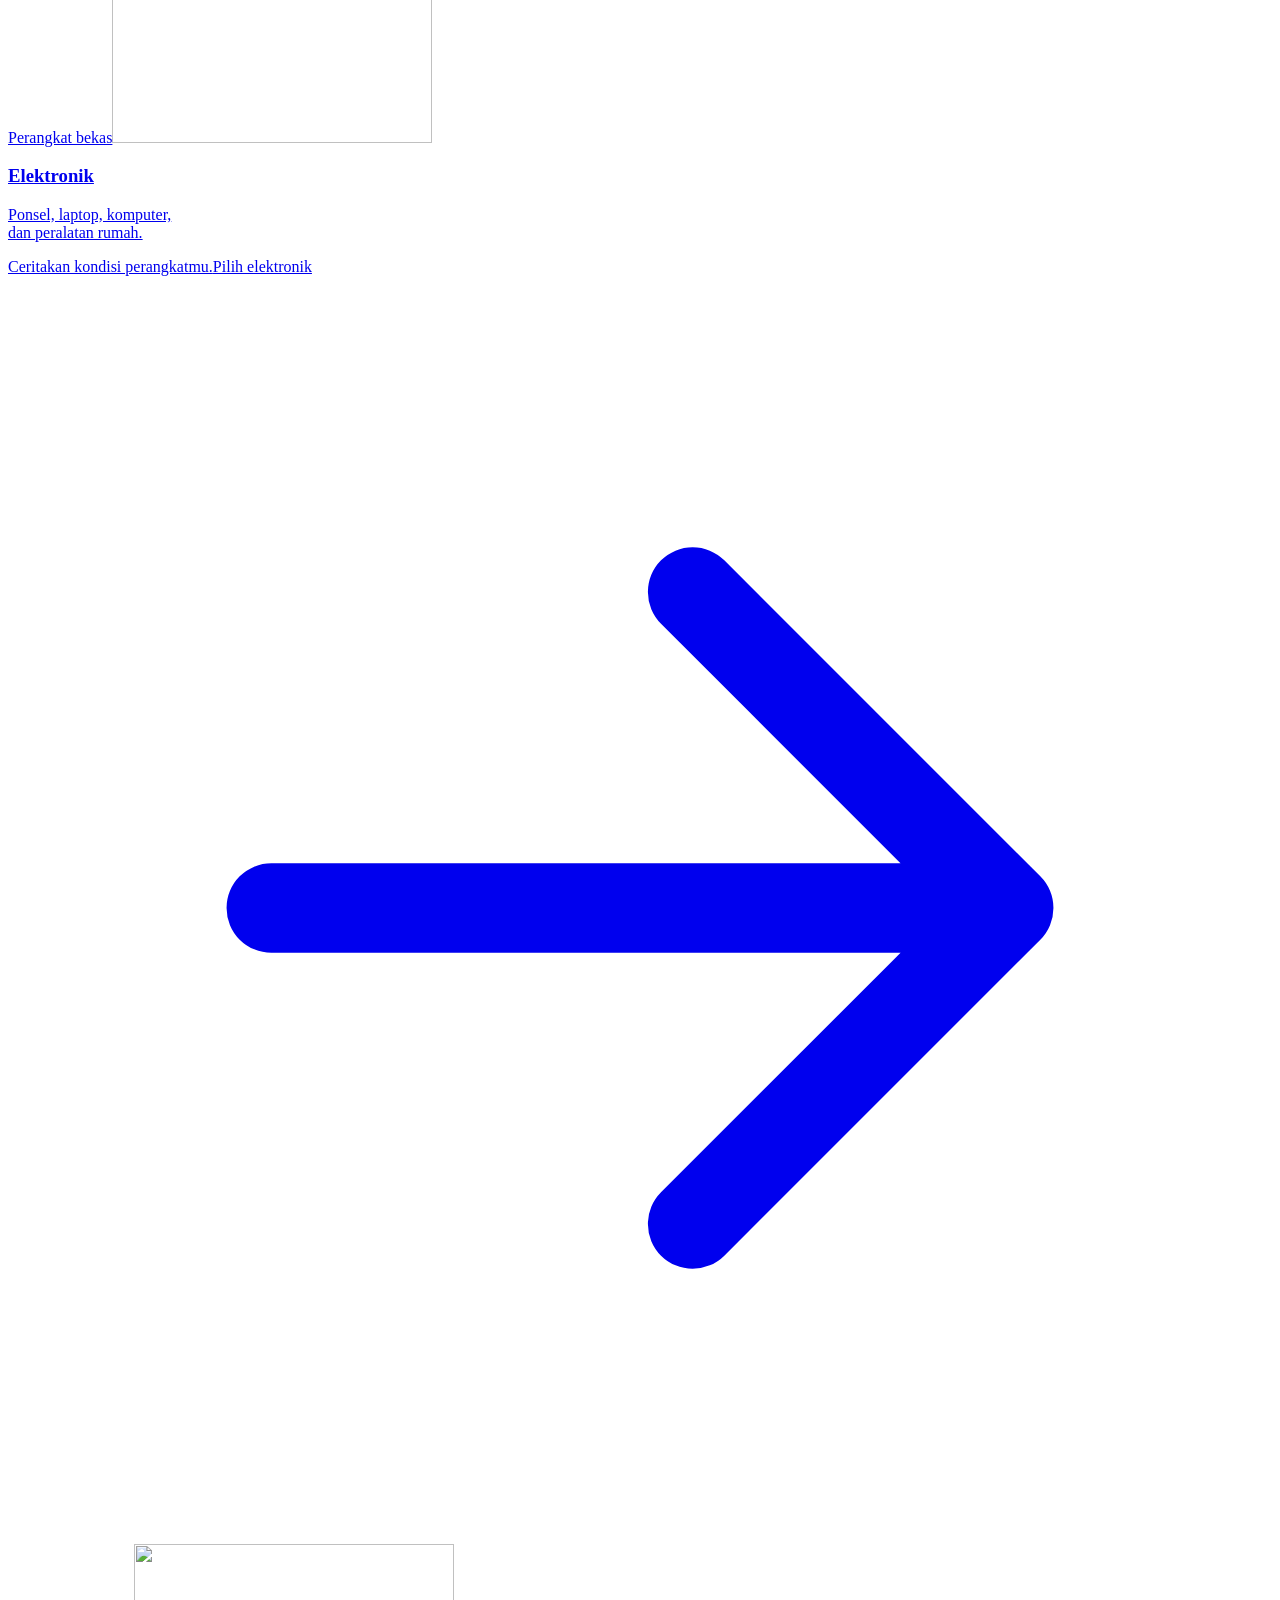
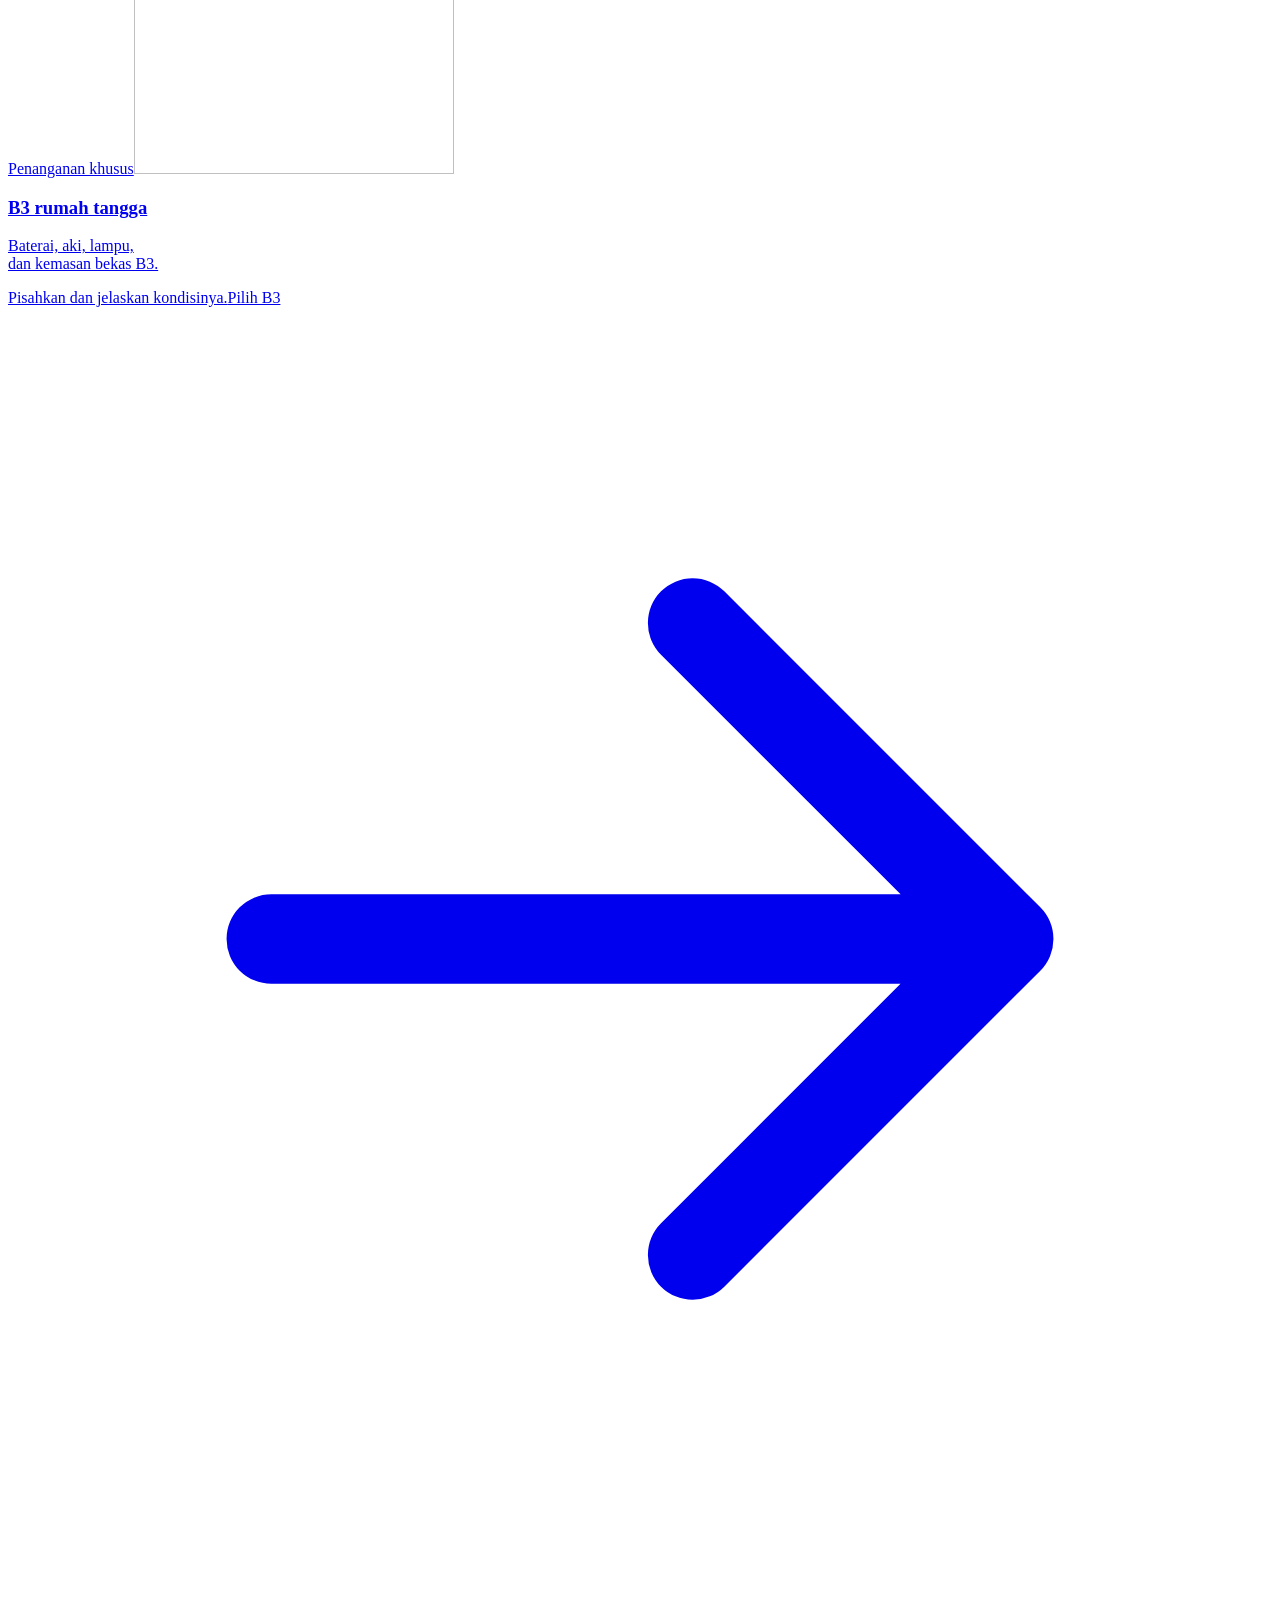
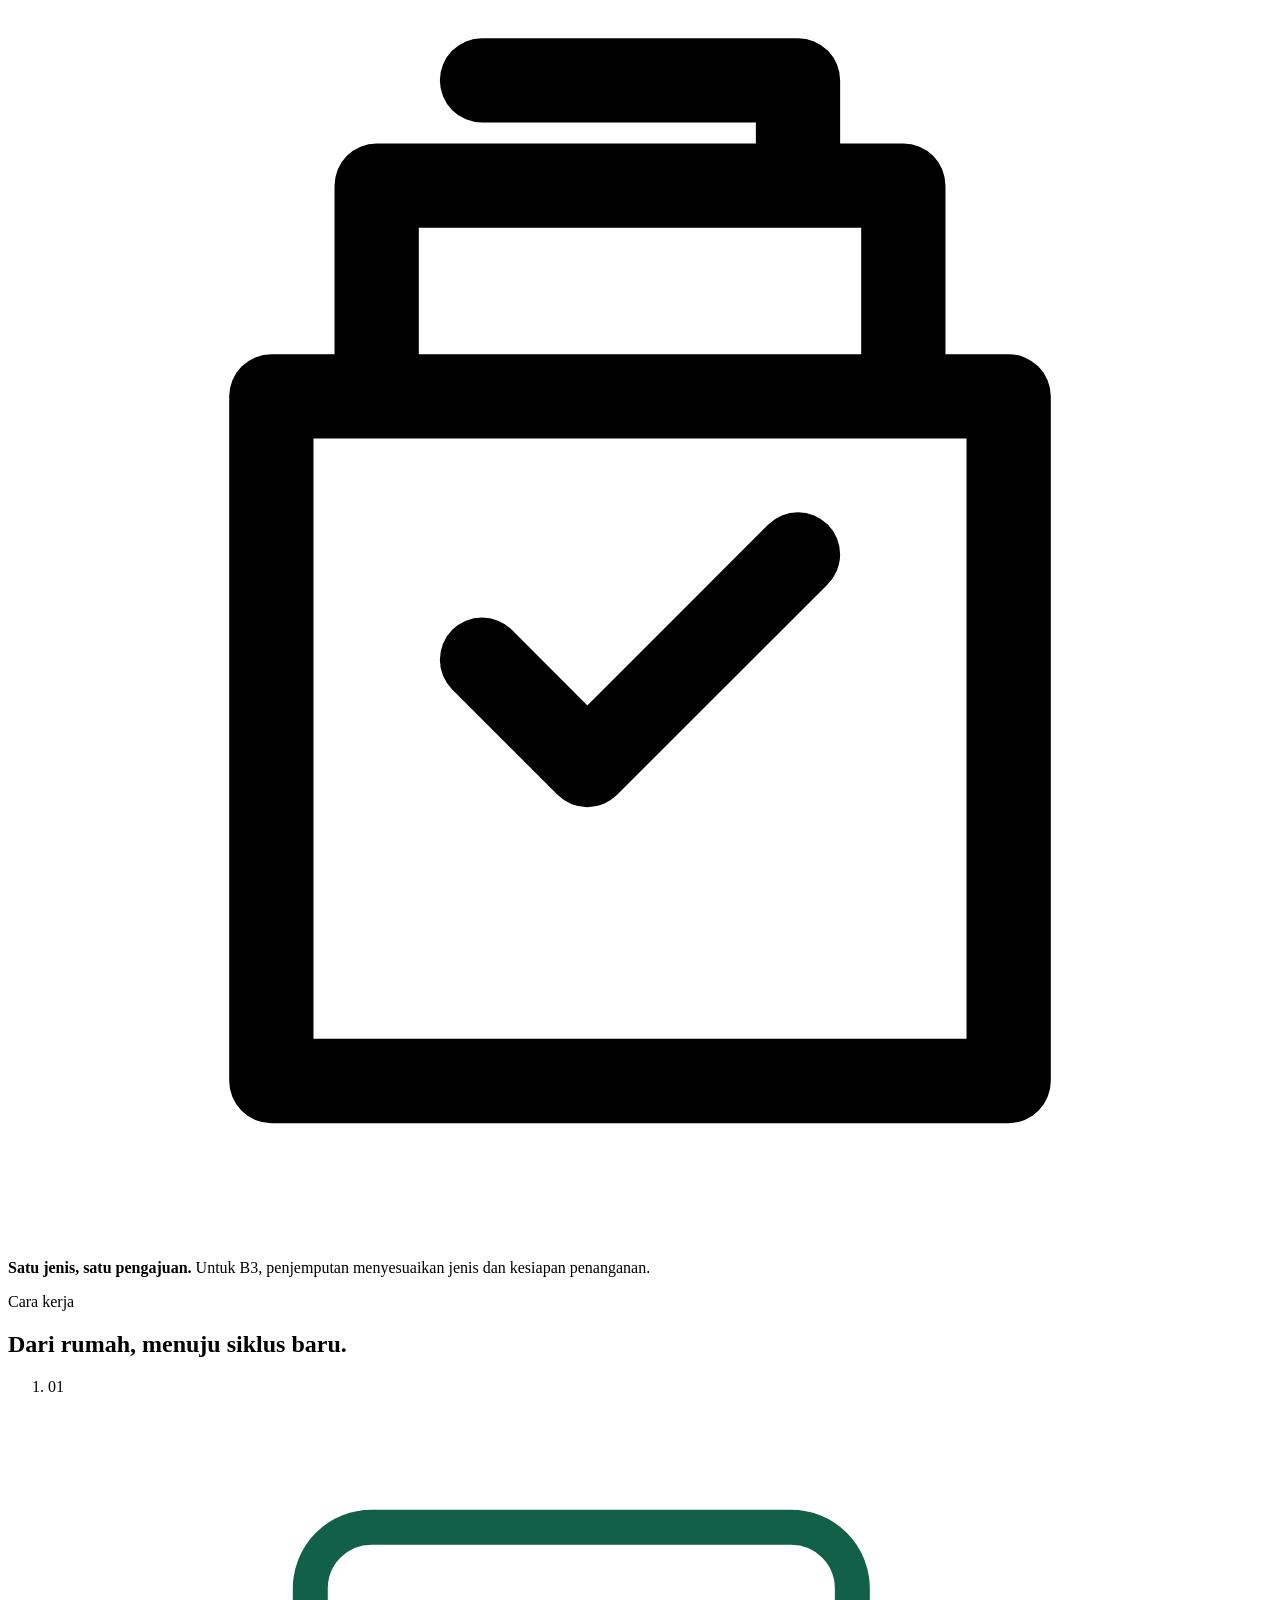
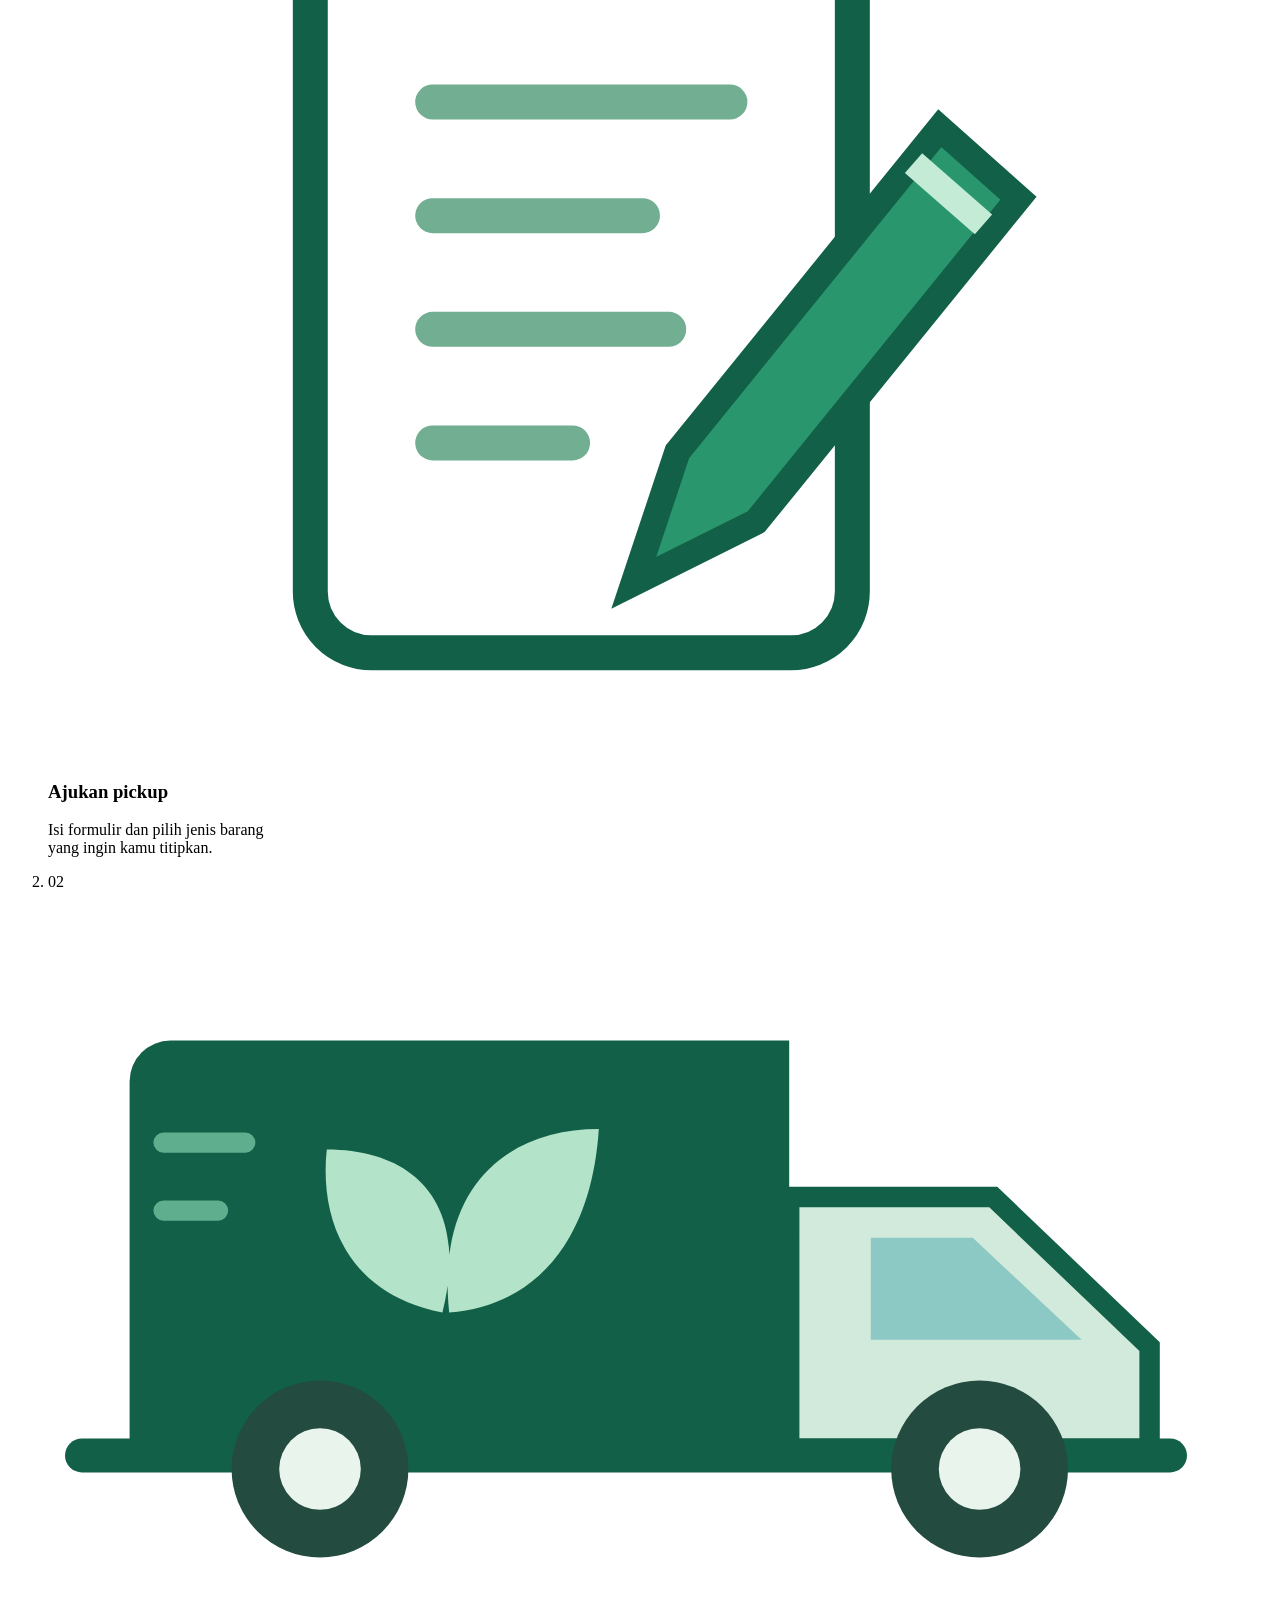
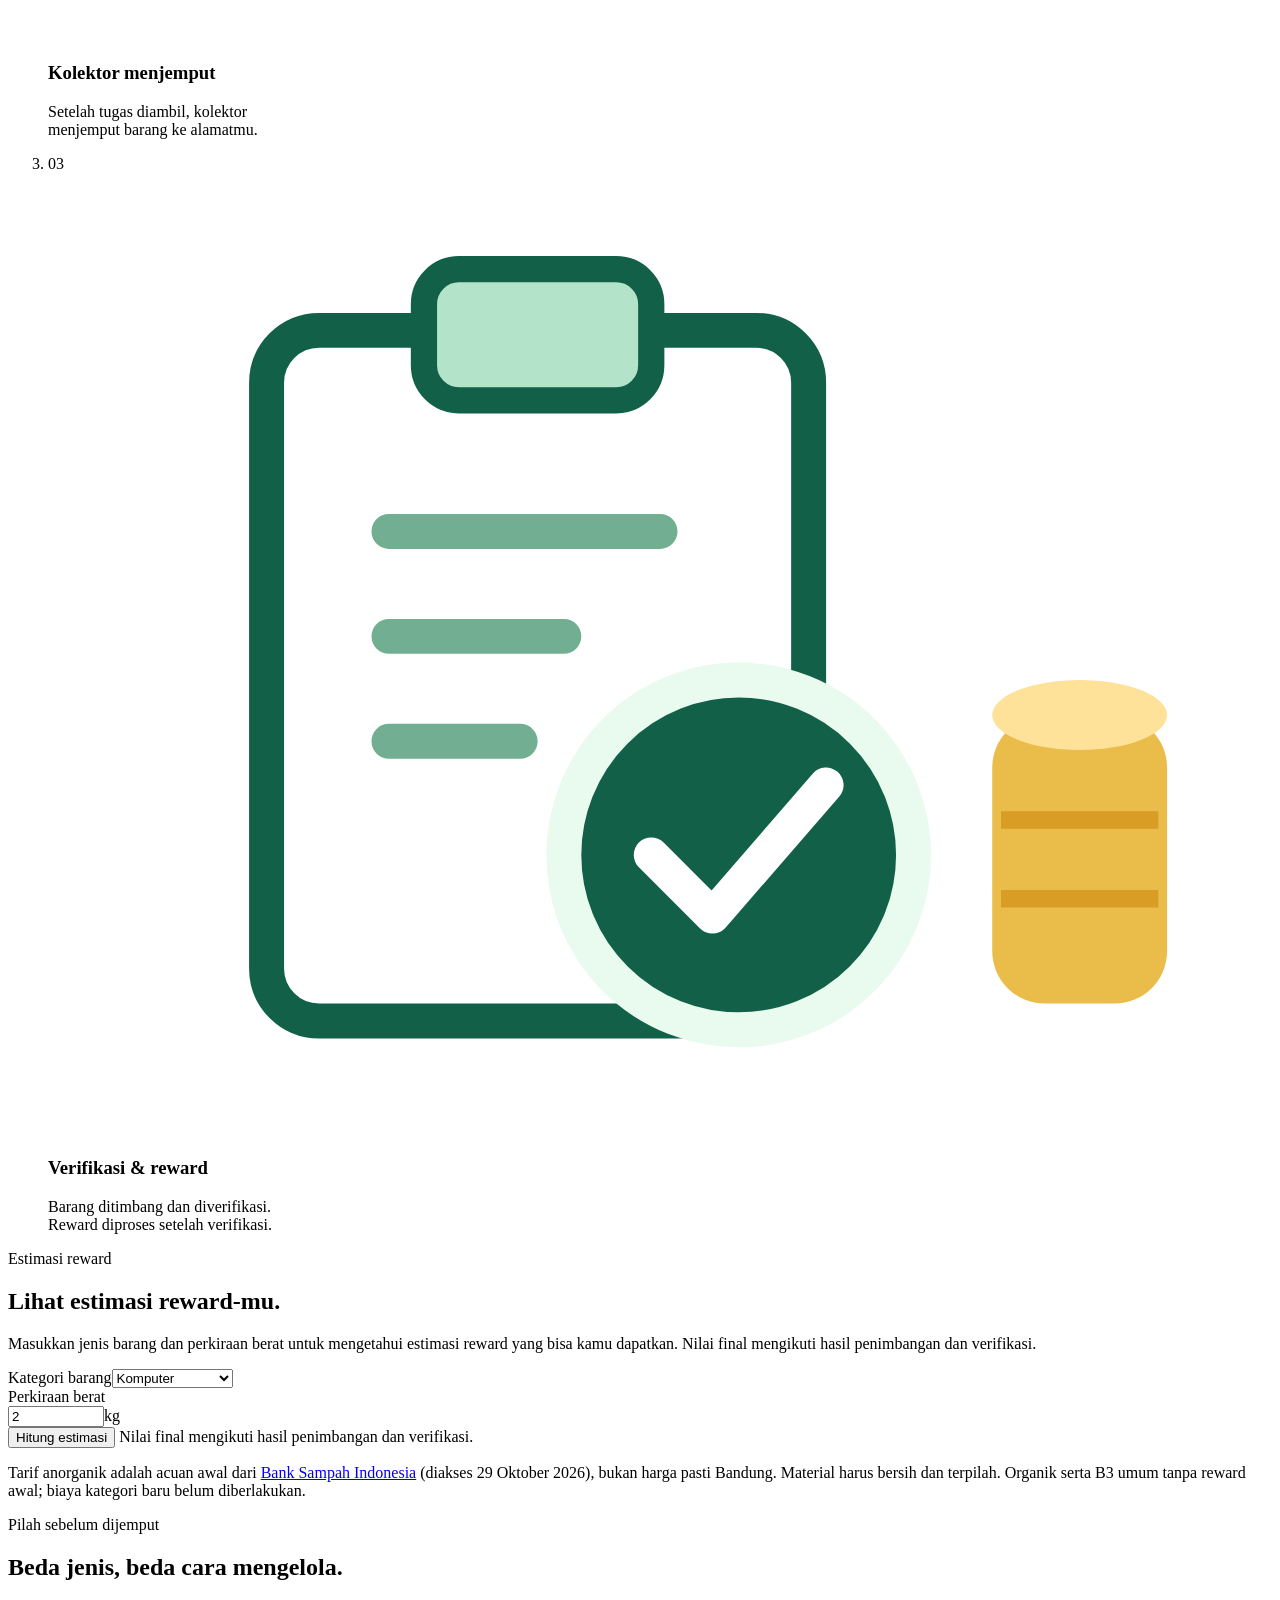
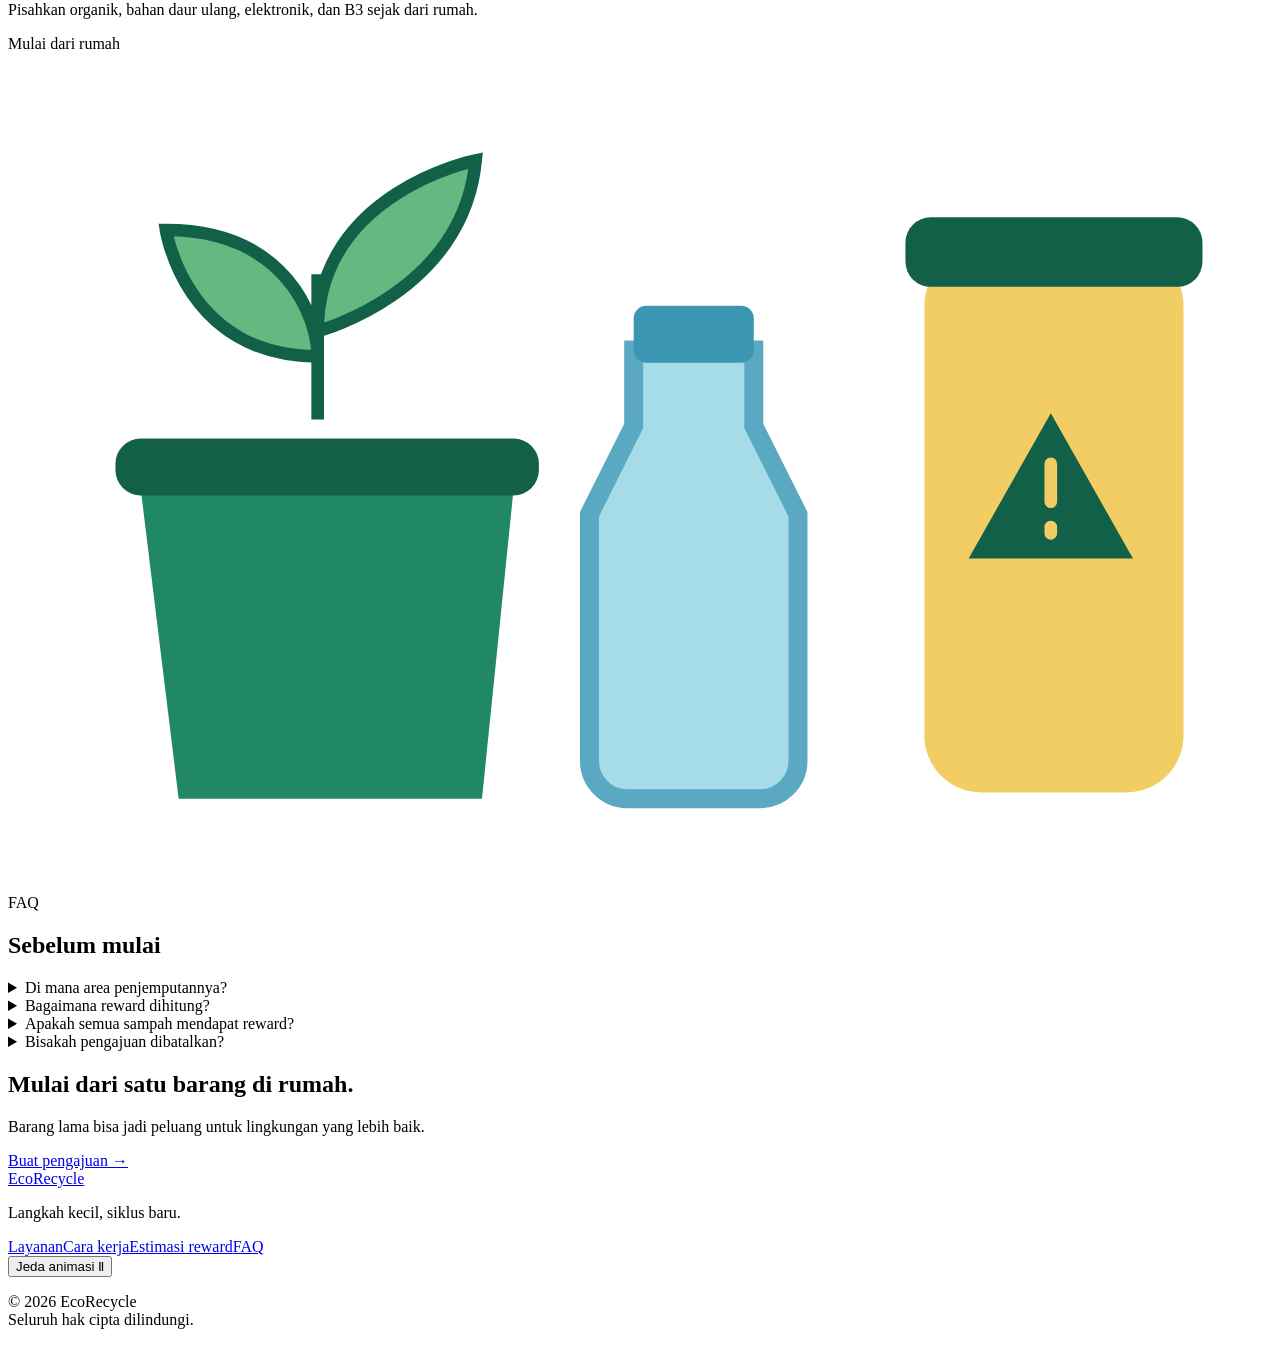
==== commit ce4d1c61: "Merge BE into integration" ====
--- a/app/Views/index.html
+++ b/app/Views/index.html
@@ -1,179 +1,98 @@
-<!doctype html>
+<!DOCTYPE html>
 <html lang="id">
 <head>
-    <meta charset="utf-8">
-    <meta name="viewport" content="width=device-width, initial-scale=1">
-    <meta name="description" content="Ajukan penjemputan, laporkan fasilitas persampahan, pantau progres, dan baca panduan lingkungan bersama SAMPIRA.">
-    <meta name="theme-color" content="#f7f9f5">
-    <title>SAMPIRA | Layanan Persampahan Bandung</title>
-    <link rel="icon" href="/assets/img/sampira-mark.svg" type="image/svg+xml">
+    <meta charset="UTF-8">
+    <meta name="viewport" content="width=device-width, initial-scale=1.0">
+    <meta name="description" content="Pilah organik, anorganik, elektronik, dan B3 rumah tangga. Ajukan penjemputan di Bandung, lacak prosesnya, dan lihat estimasi reward bersama EcoRecycle.">
+    <title>EcoRecycle — Barang lama. Manfaat baru.</title>
     <link rel="preconnect" href="https://fonts.googleapis.com">
     <link rel="preconnect" href="https://fonts.gstatic.com" crossorigin>
-    <link href="https://fonts.googleapis.com/css2?family=Inter:wght@400;500;600;700&family=Manrope:wght@600;700;800&display=swap" rel="stylesheet">
-    <link rel="stylesheet" href="/assets/css/landing.css?v=phase6b1">
-    <script src="/assets/js/waste-categories.js?v=phase6b1" defer></script>
-    <script src="/assets/js/home.js?v=phase6b1" defer></script>
-    <script type="module" src="/assets/js/education.js?v=phase6b1"></script>
+    <link href="https://fonts.googleapis.com/css2?family=Inter:wght@400;500;600;700;800&family=Manrope:wght@600;700;800&display=swap" rel="stylesheet">
+    <link rel="stylesheet" href="assets/css/landing.css?v=20261029-quality5">
+    <script src="assets/js/waste-categories.js?v=20261029-categories2" defer></script>
+    <script src="assets/js/home.js?v=phase12-audit" defer></script>
 </head>
-<body id="beranda">
-    <svg class="icon-definitions" xmlns="http://www.w3.org/2000/svg" aria-hidden="true">
-        <symbol id="i-arrow" viewBox="0 0 24 24"><path d="M4 12h15m-6-6 6 6-6 6"/></symbol>
-        <symbol id="i-pin" viewBox="0 0 24 24"><path d="M20 10c0 6-8 11-8 11S4 16 4 10a8 8 0 1 1 16 0Z"/><circle cx="12" cy="10" r="2.5"/></symbol>
-        <symbol id="i-truck" viewBox="0 0 24 24"><path d="M2 6h13v11H8m7-8h4l3 4v4h-3M2 17h2"/><circle cx="6" cy="17" r="2"/><circle cx="17" cy="17" r="2"/></symbol>
-        <symbol id="i-alert" viewBox="0 0 24 24"><path d="m10.3 4.5-8 14A1.7 1.7 0 0 0 3.8 21h16.4a1.7 1.7 0 0 0 1.5-2.5l-8-14a2 2 0 0 0-3.4 0Z"/><path d="M12 9v4m0 4h.01"/></symbol>
-        <symbol id="i-progress" viewBox="0 0 24 24"><path d="M3 20h18M6 16v-4m6 4V8m6 8V4"/></symbol>
-        <symbol id="i-book" viewBox="0 0 24 24"><path d="M12 6c-3-2-6-2-9-1v14c3-1 6-1 9 1 3-2 6-2 9-1V5c-3-1-6-1-9 1Zm0 0v14M6 9h3m6 0h3M6 13h3m6 0h3"/></symbol>
-        <symbol id="i-people" viewBox="0 0 24 24"><circle cx="9" cy="8" r="3"/><path d="M2 20v-2a4 4 0 0 1 4-4h6a4 4 0 0 1 4 4v2m1-15a3 3 0 0 1 0 6m2 3a4 4 0 0 1 3 4v2"/></symbol>
-        <symbol id="i-layers" viewBox="0 0 24 24"><path d="m12 3 10 5-10 5L2 8l10-5ZM2 12l10 5 10-5M2 16l10 5 10-5"/></symbol>
-        <symbol id="i-leaf" viewBox="0 0 24 24"><path d="M21 3c0 11-4 16-11 16a6 6 0 0 1-6-6c0-7 8-7 17-10ZM3 21c4-4 8-7 13-10"/></symbol>
-        <symbol id="i-help" viewBox="0 0 24 24"><path d="M12 3a9 9 0 0 0-7.9 13.3L3 21l4.7-1.1A9 9 0 1 0 12 3Z"/><path d="M9.5 9a2.5 2.5 0 1 1 4 2c-1 .7-1.5 1-1.5 2m0 3h.01"/></symbol>
-    </svg>
+<body>
     <a class="skip-link" href="#main">Lewati ke konten</a>
     <header class="site-header">
         <div class="container header-inner">
-            <a class="brand" href="#beranda" aria-label="SAMPIRA, beranda"><img src="/assets/img/sampira-mark.svg" width="34" height="34" alt=""> SAMPIRA</a>
+            <a class="brand" href="home" aria-label="EcoRecycle, halaman utama"><span class="brand-leaves" aria-hidden="true"></span>EcoRecycle</a>
             <button class="menu-toggle" type="button" aria-expanded="false" aria-controls="main-nav">Menu <span aria-hidden="true">☰</span></button>
             <nav id="main-nav" aria-label="Navigasi utama">
-                <div class="nav-links">
-                    <a href="#beranda" aria-current="page">Beranda</a><a href="#layanan">Layanan</a><a href="#cara-kerja">Cara Kerja</a><a href="/assets/education.html">Pusat Edukasi</a><a href="#tentang">Tentang</a>
+                <div class="nav-links"><a href="#layanan">Layanan</a><a href="#cara-kerja">Cara kerja</a><a href="#estimator">Estimasi reward</a><a href="#faq">FAQ</a></div>
+                <div class="nav-actions">
+                    <a class="button nav-signin" href="login">Masuk</a>
+                    <a class="button nav-signup" href="register">Daftar <span class="signup-arrow" aria-hidden="true"><svg viewBox="0 0 24 24" fill="none"><path d="M6 18 18 6M6 6h12v12" stroke="currentColor" stroke-width="1.8" stroke-linecap="round" stroke-linejoin="round"/></svg></span></a>
                 </div>
-                <div class="nav-actions"><a class="button secondary" href="/login">Masuk</a><a class="button primary" href="/register">Daftar <svg aria-hidden="true"><use href="#i-arrow"/></svg></a></div>
             </nav>
         </div>
     </header>
-
-    <main id="main" tabindex="-1">
-        <section class="hero" aria-labelledby="hero-title">
-            <div class="container hero-grid">
-                <div class="hero-copy">
-                    <p class="hero-label"><svg aria-hidden="true"><use href="#i-pin"/></svg> Platform Layanan Persampahan Bandung</p>
-                    <h1 id="hero-title">Laporkan Sampah,<br><span>Pantau Perubahannya.</span></h1>
-                    <p class="hero-description">Ajukan penjemputan, laporkan fasilitas persampahan yang bermasalah, pantau tindak lanjut, dan temukan panduan lingkungan dalam satu platform.</p>
-                    <div class="hero-actions"><a class="button primary" href="/register">Gunakan SAMPIRA Sekarang <svg aria-hidden="true"><use href="#i-arrow"/></svg></a><a class="button secondary" href="#layanan">Pelajari Layanan</a></div>
-                </div>
-                <div class="hero-visual">
-                    <picture>
-                        <source media="(max-width: 620px)" srcset="/assets/img/landing-bandung-640.webp 1x, /assets/img/landing-bandung-1280.webp 2x">
-                        <img src="/assets/img/landing-bandung-1280.webp"
-                             srcset="/assets/img/landing-bandung-640.webp 640w, /assets/img/landing-bandung-1280.webp 1280w"
-                             sizes="58vw" width="1280" height="853"
-                             alt="Ilustrasi warga menyerahkan sampah kepada petugas dengan latar Gedung Sate, Bandung." fetchpriority="high">
-                    </picture>
-                </div>
+    <main id="main">
+        <section class="hero">
+            <div class="hero-copy">
+                <h1>Barang lama.<br><span>Manfaat baru.</span></h1>
+                <p class="hero-description">Pilah organik, anorganik, elektronik, dan B3 rumah tangga.<br class="desktop-break"> Ajukan penjemputan, pantau prosesnya,<br class="desktop-break"> dan beri manfaat baru dari rumah.</p>
+                <div class="hero-actions"><a class="button primary" href="register">Ajukan penjemputan <span aria-hidden="true">→</span></a><a class="text-link" href="#cara-kerja">Lihat cara kerja</a></div>
+                <p class="location-note"><svg aria-hidden="true" viewBox="0 0 24 24"><path d="M12 2a8 8 0 0 0-8 8c0 6 8 12 8 12s8-6 8-12a8 8 0 0 0-8-8Zm0 11a3 3 0 1 1 0-6 3 3 0 0 1 0 6Z"/></svg>Untuk wilayah Bandung dan sekitarnya.</p>
+            </div>
+            <div class="hero-art"><img class="hero-illustration" src="assets/img/landing-hero-fresh.png" width="1536" height="1024" alt="Kolektor dan warga menyerahkan perangkat elektronik untuk didaur ulang" fetchpriority="high"><span class="hero-art-caption">Dari tanganmu, untuk siklus yang baru. <span aria-hidden="true">↻</span></span></div>
+        </section>
+        <section class="services section container" id="layanan" aria-labelledby="services-title">
+            <div class="services-heading">
+                <div><p class="eyebrow">Mulai dari memilah</p><h2 id="services-title">Apa yang ingin<br>kamu titipkan?</h2></div>
+                <p class="services-intro">Dari sisa dapur sampai perangkat lama.<br>Pilih jenis sampahmu, kami bantu langkah berikutnya.</p>
+            </div>
+            <div class="category-grid">
+                <article class="category waste-card waste-card-organic">
+                    <a href="register" aria-label="Pilih sampah organik">
+                        <div class="waste-card-art"><span class="waste-card-tag">Mudah terurai</span><img src="assets/img/waste-organic.svg" width="320" height="230" alt="" loading="lazy"></div>
+                        <div class="waste-card-body"><h3>Organik</h3><p>Sisa makanan, kulit buah,<br>sayuran, dan daun.</p><span class="waste-card-detail">Pisahkan dari kemasan.</span><span class="waste-card-action">Pilih organik <svg viewBox="0 0 24 24" fill="none" stroke="currentColor" stroke-width="1.7" stroke-linecap="round" stroke-linejoin="round" aria-hidden="true"><path d="M5 12h14m-6-6 6 6-6 6"/></svg></span></div>
+                    </a>
+                </article>
+                <article class="category waste-card waste-card-inorganic">
+                    <a href="register" aria-label="Pilih sampah anorganik">
+                        <div class="waste-card-art"><span class="waste-card-tag">Bahan daur ulang</span><img src="assets/img/waste-inorganic.svg" width="320" height="230" alt="" loading="lazy"></div>
+                        <div class="waste-card-body"><h3>Anorganik</h3><p>Botol PET, kertas, kardus,<br>besi, dan kaca.</p><span class="waste-card-detail">Pilah, bersihkan, lalu keringkan.</span><span class="waste-card-action">Pilih anorganik <svg viewBox="0 0 24 24" fill="none" stroke="currentColor" stroke-width="1.7" stroke-linecap="round" stroke-linejoin="round" aria-hidden="true"><path d="M5 12h14m-6-6 6 6-6 6"/></svg></span></div>
+                    </a>
+                </article>
+                <article class="category waste-card waste-card-electronic">
+                    <a href="register" aria-label="Pilih sampah elektronik">
+                        <div class="waste-card-art"><span class="waste-card-tag">Perangkat bekas</span><img src="assets/img/waste-electronics.svg" width="320" height="230" alt="" loading="lazy"></div>
+                        <div class="waste-card-body"><h3>Elektronik</h3><p>Ponsel, laptop, komputer,<br>dan peralatan rumah.</p><span class="waste-card-detail">Ceritakan kondisi perangkatmu.</span><span class="waste-card-action">Pilih elektronik <svg viewBox="0 0 24 24" fill="none" stroke="currentColor" stroke-width="1.7" stroke-linecap="round" stroke-linejoin="round" aria-hidden="true"><path d="M5 12h14m-6-6 6 6-6 6"/></svg></span></div>
+                    </a>
+                </article>
+                <article class="category waste-card waste-card-b3">
+                    <a href="register" aria-label="Pilih sampah B3 rumah tangga">
+                        <div class="waste-card-art"><span class="waste-card-tag">Penanganan khusus</span><img src="assets/img/waste-b3.svg" width="320" height="230" alt="" loading="lazy"></div>
+                        <div class="waste-card-body"><h3>B3 rumah tangga</h3><p>Baterai, aki, lampu,<br>dan kemasan bekas B3.</p><span class="waste-card-detail">Pisahkan dan jelaskan kondisinya.</span><span class="waste-card-action">Pilih B3 <svg viewBox="0 0 24 24" fill="none" stroke="currentColor" stroke-width="1.7" stroke-linecap="round" stroke-linejoin="round" aria-hidden="true"><path d="M5 12h14m-6-6 6 6-6 6"/></svg></span></div>
+                    </a>
+                </article>
+            </div>
+            <div class="sorting-note"><svg viewBox="0 0 24 24" fill="none" stroke="currentColor" stroke-width="1.6" stroke-linecap="round" stroke-linejoin="round" aria-hidden="true"><path d="M7 4h10v4H7zM5 8h14v13H5zM9 13l2 2 4-4M9 2h6v2"/></svg><p><strong>Satu jenis, satu pengajuan.</strong> Untuk B3, penjemputan menyesuaikan jenis dan kesiapan penanganan.</p></div>
+        </section>
+        <section class="process-section" id="cara-kerja">
+            <div class="container section">
+                <p class="eyebrow">Cara kerja</p><h2>Dari rumah, menuju siklus baru.</h2>
+                <ol class="steps">
+                    <li><div class="step-illustration"><span class="step-number">01</span><svg class="process-icon" viewBox="0 0 140 110" fill="none" aria-hidden="true"><rect x="30" y="15" width="62" height="83" rx="7" fill="#fff" stroke="#126048" stroke-width="4"/><path d="M44 35h34M44 48h24M44 61h27M44 74h16" stroke="#72ae92" stroke-width="4" stroke-linecap="round"/><path d="m72 75 30-37 9 8-30 37-14 7 5-15Z" fill="#2a966e" stroke="#126048" stroke-width="3"/><path d="m99 42 8 7" stroke="#c4ebd6" stroke-width="3"/></svg></div><h3>Ajukan pickup</h3><p>Isi formulir dan pilih jenis barang<br>yang ingin kamu titipkan.</p></li>
+                    <li><div class="step-illustration"><span class="step-number">02</span><svg class="process-icon truck-icon" viewBox="0 0 180 110" fill="none" aria-hidden="true"><path d="M12 82V28a6 6 0 0 1 6-6h91v60H12Z" fill="#126048"/><path d="M109 45h30l23 22v15h-53V45Z" fill="#d2eadb" stroke="#126048" stroke-width="3"/><path d="M121 51h15l16 15h-31V51Z" fill="#8cc9c4"/><path d="M5 83h160" stroke="#126048" stroke-width="5" stroke-linecap="round"/><circle cx="40" cy="85" r="13" fill="#234b40"/><circle cx="40" cy="85" r="6" fill="#e9f4ed"/><circle cx="137" cy="85" r="13" fill="#234b40"/><circle cx="137" cy="85" r="6" fill="#e9f4ed"/><path d="M58 62c-15-3-18-15-17-24 13 0 21 8 17 24Zm1 0c-2-19 9-27 22-27-1 16-9 26-22 27Z" fill="#b3e4c9"/><path d="M17 37h12M17 47h8" stroke="#5fae8d" stroke-width="3" stroke-linecap="round"/></svg></div><h3>Kolektor menjemput</h3><p>Setelah tugas diambil, kolektor<br>menjemput barang ke alamatmu.</p></li>
+                    <li><div class="step-illustration"><span class="step-number">03</span><svg class="process-icon" viewBox="0 0 140 110" fill="none" aria-hidden="true"><rect x="25" y="18" width="62" height="79" rx="6" fill="white" stroke="#126048" stroke-width="4"/><rect x="43" y="11" width="26" height="15" rx="4" fill="#b3e4c9" stroke="#126048" stroke-width="3"/><path d="M39 41h31M39 53h20M39 65h15" stroke="#72ae92" stroke-width="4" stroke-linecap="round"/><circle cx="79" cy="78" r="20" fill="#126048" stroke="#e9faef" stroke-width="4"/><path d="m69 78 7 7 13-15" stroke="white" stroke-width="4" stroke-linecap="round" stroke-linejoin="round"/><rect x="108" y="62" width="20" height="33" rx="6" fill="#eabd4b"/><ellipse cx="118" cy="62" rx="10" ry="4" fill="#ffe29a"/><path d="M109 74h18M109 83h18" stroke="#d99c25" stroke-width="2"/></svg></div><h3>Verifikasi &amp; reward</h3><p>Barang ditimbang dan diverifikasi.<br>Reward diproses setelah verifikasi.</p></li>
+                </ol>
             </div>
         </section>
-
-        <section class="container section service-section" id="layanan" aria-labelledby="service-title">
-            <h2 id="service-title">Layanan Utama SAMPIRA</h2>
-            <div class="service-grid">
-                <a class="service-card" href="/login"><span class="icon-disc"><svg aria-hidden="true"><use href="#i-truck"/></svg></span><span><strong>Ajukan Penjemputan</strong><small>Atur penjemputan sampah dari lokasi yang kamu tentukan.</small></span></a>
-                <a class="service-card" href="/login"><span class="icon-disc"><svg aria-hidden="true"><use href="#i-alert"/></svg></span><span><strong>Lapor Fasilitas</strong><small>Laporkan fasilitas persampahan yang rusak atau bermasalah.</small></span></a>
-                <a class="service-card" href="/login"><span class="icon-disc"><svg aria-hidden="true"><use href="#i-progress"/></svg></span><span><strong>Pantau Progres</strong><small>Ikuti perkembangan penjemputan dan penanganan laporan.</small></span></a>
-                <a class="service-card" href="/assets/education.html"><span class="icon-disc"><svg aria-hidden="true"><use href="#i-book"/></svg></span><span><strong>Pusat Edukasi</strong><small>Pelajari cara memilah dan mengelola sampah sehari-hari.</small></span></a>
-            </div>
-            <div class="service-tools">
-                <details class="disclosure" id="jenis-sampah">
-                    <summary>Jenis sampah yang bisa disetor</summary>
-                    <dl class="waste-types">
-                        <div><dt>Organik</dt><dd>Sisa makanan, sayuran, dan daun. Pisahkan dari kemasan.</dd></div>
-                        <div><dt>Anorganik</dt><dd>Botol PET, kertas, kardus, besi, dan kaca. Bersihkan dan keringkan.</dd></div>
-                        <div><dt>Elektronik</dt><dd>Ponsel, komputer dan peralatan rumah. Jelaskan kondisi perangkat.</dd></div>
-                        <div><dt>B3 rumah tangga</dt><dd>Pisahkan baterai, aki dan lampu. Penjemputan mengikuti kesiapan penanganan.</dd></div>
-                    </dl>
-                    <p>Satu jenis sampah per pengajuan. <a href="/login">Masuk untuk mengajukan penjemputan</a>.</p>
-                </details>
-                <details class="disclosure" id="estimator">
-                    <summary>Hitung estimasi reward</summary>
-                    <form class="estimator-card" id="estimator-form">
-                        <p>Nilai final mengikuti penimbangan dan verifikasi. Organik dan B3 umum tanpa reward awal.</p>
-                        <div class="form-row">
-                            <label for="estimator-category">Kategori sampah<select id="estimator-category" name="category" required></select></label>
-                            <label for="estimator-weight">Perkiraan berat (kg)<input type="number" id="estimator-weight" name="weight" value="2" min="0.01" max="99999.99" step="0.01" required></label>
-                        </div>
-                        <button class="button primary calculate-button" type="submit">Hitung estimasi</button>
-                        <output id="estimator-status" aria-live="polite"></output>
-                        <div id="estimator-result-card" class="estimate-result" aria-live="polite" hidden>
-                            <div class="result-total"><span>Estimasi bersih</span><strong id="result-reward-val">—</strong></div>
-                            <dl class="result-breakdown">
-                                <div><dt id="result-rate-label">—</dt><dd id="result-gross-val">—</dd></div>
-                                <div><dt>Biaya operasional</dt><dd id="result-fee-val">—</dd></div>
-                                <div><dt>Estimasi bersih</dt><dd id="result-net-val">—</dd></div>
-                            </dl>
-                        </div>
-                        <output class="calculator-note" id="estimator-category-note"></output>
-                    </form>
-                </details>
-            </div>
+        <section class="section container estimate-layout" id="estimator">
+            <div class="estimate-copy"><p class="eyebrow">Estimasi reward</p><h2>Lihat estimasi reward-mu.</h2><p>Masukkan jenis barang dan perkiraan berat untuk mengetahui estimasi reward yang bisa kamu dapatkan. Nilai final mengikuti hasil penimbangan dan verifikasi.</p></div>
+            <form class="estimator-card" id="estimator-form">
+                <div class="form-row"><div class="category-field"><label for="estimator-category">Kategori barang</label><select id="estimator-category" name="category"><option value="5000" data-fee="500">Gadget kecil</option><option value="7000" data-fee="1000" selected>Komputer</option><option value="10000" data-fee="5000">Peralatan rumah</option><option value="3000" data-fee="2000">Baterai</option></select></div><div><label for="estimator-weight">Perkiraan berat</label><div class="weight-field"><input type="number" id="estimator-weight" name="weight" value="2" min="0.01" max="99999.99" step="0.01" required><span>kg</span></div></div></div>
+                <button class="button primary calculate-button" type="submit">Hitung estimasi</button>
+                <output id="estimator-status"></output><div id="estimator-result-card" class="estimate-result" aria-live="polite" hidden><div class="result-total"><span>Estimasi bersih</span><strong id="result-reward-val">—</strong></div><div class="result-breakdown"><div><span id="result-rate-label">—</span><span>=</span><strong id="result-gross-val">—</strong></div><div><span>Biaya operasional</span><span>−</span><strong id="result-fee-val">—</strong></div><div class="breakdown-net"><span>Estimasi bersih</span><span>=</span><strong id="result-net-val">—</strong></div></div></div>
+                <output class="calculator-note" id="estimator-category-note">Nilai final mengikuti hasil penimbangan dan verifikasi.</output><p class="calculator-note">Tarif anorganik adalah acuan awal dari <a href="https://banksampahindonesia.com/daftar-harga/" target="_blank" rel="noopener noreferrer">Bank Sampah Indonesia</a> (diakses 29 Oktober 2026), bukan harga pasti Bandung. Material harus bersih dan terpilah. Organik serta B3 umum tanpa reward awal; biaya kategori baru belum diberlakukan.</p>
+            </form>
         </section>
-
-        <section class="section workflow-section" id="cara-kerja" aria-labelledby="workflow-title">
-            <div class="container">
-                <div class="section-heading centered"><h2 id="workflow-title">Cara Kerja SAMPIRA</h2><p>Ikuti alur sesuai layanan yang kamu gunakan.</p></div>
-                <div class="workflow-grid">
-                    <article class="workflow">
-                        <h3><svg aria-hidden="true"><use href="#i-truck"/></svg> Penjemputan Sampah</h3>
-                        <ol>
-                            <li><strong>Ajukan permintaan</strong><span>Pilih kategori dan isi informasi sampah.</span></li>
-                            <li><strong>Tentukan lokasi</strong><span>Isi alamat dan tambahkan titik bila tersedia.</span></li>
-                            <li><strong>Petugas menjemput</strong><span>Petugas mengambil tugas dan memproses setoran.</span></li>
-                            <li><strong>Pantau status dan reward</strong><span>Lihat perkembangan dan hasil verifikasi setoran.</span></li>
-                        </ol>
-                    </article>
-                    <article class="workflow">
-                        <h3><svg aria-hidden="true"><use href="#i-alert"/></svg> Pelaporan Fasilitas</h3>
-                        <ol>
-                            <li><strong>Buat laporan</strong><span>Jelaskan kendala fasilitas dan lokasinya.</span></li>
-                            <li><strong>Admin memverifikasi</strong><span>Admin meninjau laporan dan meminta revisi bila perlu.</span></li>
-                            <li><strong>Petugas menangani</strong><span>Petugas yang ditugaskan memeriksa dan menindaklanjuti.</span></li>
-                            <li><strong>Pantau hasilnya</strong><span>Admin memvalidasi hasil, lalu kamu dapat melihat pembaruannya.</span></li>
-                        </ol>
-                    </article>
-                </div>
-            </div>
-        </section>
-
-        <section class="container section benefits" id="tentang" aria-labelledby="benefits-title">
-            <div><p class="eyebrow">Tentang SAMPIRA</p><h2 id="benefits-title">Manfaat Bersama untuk <span>Lingkungan yang Lebih Bersih</span></h2></div>
-            <dl class="benefit-grid">
-                <div><span class="icon-disc"><svg aria-hidden="true"><use href="#i-people"/></svg></span><dt>Masyarakat</dt><dd>Penjemputan dan pelaporan lebih mudah diakses.</dd></div>
-                <div><span class="icon-disc"><svg aria-hidden="true"><use href="#i-truck"/></svg></span><dt>Petugas</dt><dd>Pekerjaan lapangan lebih terarah dan terpantau.</dd></div>
-                <div><span class="icon-disc"><svg aria-hidden="true"><use href="#i-layers"/></svg></span><dt>Pengelola Layanan</dt><dd>Verifikasi dan koordinasi lebih terstruktur.</dd></div>
-                <div><span class="icon-disc"><svg aria-hidden="true"><use href="#i-leaf"/></svg></span><dt>Lingkungan</dt><dd>Pengelolaan sampah yang lebih bertanggung jawab.</dd></div>
-            </dl>
-        </section>
-
-        <section class="container section education-section" aria-labelledby="education-title">
-            <div class="section-heading education-heading"><div><h2 id="education-title">Edukasi Terbaru</h2><p>Informasi dan panduan pengelolaan sampah yang dapat diterapkan sehari-hari.</p></div><a class="text-link" href="/assets/education.html">Lihat Semua Artikel <svg aria-hidden="true"><use href="#i-arrow"/></svg></a></div>
-            <div class="education-grid" data-education-preview data-empty-text="Artikel edukasi akan segera tersedia." aria-live="polite"><p>Memuat artikel…</p></div>
-        </section>
-
-        <section class="container section closing-section" aria-labelledby="closing-title">
-            <div class="closing-inner">
-                <div><h2 id="closing-title">Yuk, mulai kelola sampah<br class="closing-break"> bersama SAMPIRA</h2><p>Mulai dari penjemputan hingga pelaporan fasilitas, ikut berkontribusi melalui layanan yang lebih mudah dipantau.</p></div>
-                <a class="button light" href="/register">Daftar Sekarang <svg aria-hidden="true"><use href="#i-arrow"/></svg></a>
-            </div>
-        </section>
-
-        <section class="container section faq-section" id="faq" aria-labelledby="faq-title">
-            <div><span class="icon-disc"><svg aria-hidden="true"><use href="#i-help"/></svg></span><h2 id="faq-title">Pertanyaan yang Sering Diajukan</h2><p>Jawaban untuk pertanyaan seputar layanan SAMPIRA.</p></div>
-            <div class="faq-list">
-                <details><summary>Bagaimana cara mengajukan penjemputan sampah?</summary><p>Masuk ke portal Warga dan buka Setor Sampah. Pilih kategori, isi alamat dan detail, lalu kirim. Layanan ditujukan untuk Bandung dan sekitarnya sesuai ketersediaan petugas. Pengajuan dapat dibatalkan saat masih menunggu petugas.</p></details>
-                <details><summary>Apa saja yang bisa dilaporkan melalui SAMPIRA?</summary><p>Laporkan masalah pada TPS, tempat pengumpulan sampah, bank sampah, atau fasilitas persampahan lainnya. Sertakan alamat dan keterangan masalah. Foto dan titik lokasi dapat ditambahkan bila tersedia.</p></details>
-                <details><summary>Bagaimana cara memantau status penjemputan atau laporan?</summary><p>Di portal Warga, gunakan Lacak Status untuk penjemputan atau buka daftar laporan di menu Lapor Fasilitas untuk melihat hasil verifikasi dan tindak lanjut.</p></details>
-                <details><summary>Apakah lokasi dapat ditentukan melalui peta?</summary><p>Ya. Geser pin atau pilih lokasi perangkat dengan izin, lalu periksa dan konfirmasi titik. Alamat tetap diperlukan dan dapat digunakan saat koordinat belum tersedia.</p></details>
-                <details><summary>Bagaimana sistem reward bekerja?</summary><p>Estimasi memakai kategori dan perkiraan berat. Nilai final mengikuti penimbangan, tarif kategori, dan biaya pemrosesan. Pembayaran dicatat secara manual setelah verifikasi. <a href="#estimator">Buka estimasi reward</a>.</p></details>
-            </div>
-        </section>
+        <section class="future-section"><div class="container future-inner"><div><p class="eyebrow">Pilah sebelum dijemput</p><h2>Beda jenis, beda cara mengelola.</h2><p>Pisahkan organik, bahan daur ulang, elektronik, dan B3 sejak dari rumah.</p></div><span class="planned-tag">Mulai dari rumah</span><svg class="future-illustration" viewBox="0 0 200 130" fill="none" aria-hidden="true"><path d="M21 69h59l-5 49H27l-6-49Z" fill="#218864"/><rect x="17" y="61" width="67" height="9" rx="4" fill="#126048"/><path d="M49 58V35m0 13c-21 0-24-20-24-20 19 0 24 14 24 20Zm0-4c0-22 25-27 25-27-2 21-25 27-25 27Z" fill="#65b880" stroke="#126048" stroke-width="2"/><path d="M99 47h19v12l7 14v39a6 6 0 0 1-6 6H98a6 6 0 0 1-6-6V73l7-14V47Z" fill="#a5dce7" stroke="#5ba8c2" stroke-width="3"/><rect x="99" y="40" width="19" height="9" rx="2" fill="#3b96b2"/><rect x="145" y="31" width="41" height="86" rx="9" fill="#f2cd63"/><rect x="142" y="26" width="47" height="11" rx="4" fill="#126048"/><path d="m165 57-13 23h26l-13-23Z" fill="#126048"/><path d="M165 65v6m0 4v1" stroke="#f2cd63" stroke-width="2" stroke-linecap="round"/></svg></div></section>
+        <section class="faq-section section container" id="faq"><p class="eyebrow">FAQ</p><h2>Sebelum mulai</h2><div class="faq-list"><details><summary>Di mana area penjemputannya?</summary><p>Layanan ditujukan untuk Kota Bandung, Kabupaten Bandung, dan Bandung Barat. Penugasan kolektor mengikuti ketersediaan layanan.</p></details><details><summary>Bagaimana reward dihitung?</summary><p>Reward bersih dihitung dari berat barang dikalikan tarif kategori, lalu dikurangi biaya pemrosesan. Admin memverifikasi berat final di hub sebelum mencatat pembayaran secara manual.</p></details><details><summary>Apakah semua sampah mendapat reward?</summary><p>Tidak. Organik dan B3 rumah tangga umum adalah setoran tanpa reward awal. Material anorganik terpilah, elektronik, dan baterai mengikuti tarif kategori. Untuk B3, jelaskan jenis serta kondisinya; pengajuan bukan jaminan semua jenis B3 dapat dijemput.</p></details><details><summary>Bisakah pengajuan dibatalkan?</summary><p>Bisa, selama status pengajuan masih pending atau menunggu kolektor. Kamu dapat membatalkannya melalui dashboard sebelum tugas diambil.</p></details></div></section>
+        <section class="closing-section"><div class="container closing-inner"><div><h2>Mulai dari satu barang di rumah.</h2><p>Barang lama bisa jadi peluang untuk lingkungan yang lebih baik.</p></div><a class="button light" href="register">Buat pengajuan <span aria-hidden="true">→</span></a></div></section>
     </main>
-
-    <footer class="site-footer">
-        <div class="container footer-grid">
-            <div class="footer-brand"><a class="brand" href="#beranda"><img src="/assets/img/sampira-mark.svg" width="34" height="34" alt=""> SAMPIRA</a><p>Laporkan Sampah,<br>Pantau Perubahannya.</p></div>
-            <nav aria-label="Navigasi footer"><h2>Navigasi</h2><a href="#beranda">Beranda</a><a href="#layanan">Layanan</a><a href="#cara-kerja">Cara Kerja</a><a href="/assets/education.html">Pusat Edukasi</a></nav>
-            <nav aria-label="Layanan footer"><h2>Layanan</h2><a href="/login">Penjemputan</a><a href="/login">Lapor Fasilitas</a><a href="/login">Pantau Progres</a><a href="#estimator">Estimasi Reward</a></nav>
-            <div class="footer-info"><h2>Tentang SAMPIRA</h2><p>Platform layanan persampahan yang menghubungkan warga, petugas, dan pengelola layanan di Bandung.</p><a href="#tentang">Kenali SAMPIRA</a><a href="#faq">Pertanyaan umum</a></div>
-        </div>
-        <div class="container footer-bottom"><small>© 2026 SAMPIRA. Seluruh hak cipta dilindungi.</small><button class="motion-toggle" type="button" aria-pressed="false">Jeda animasi</button></div>
-    </footer>
+    <footer class="site-footer container"><div><a class="brand" href="home"><span class="brand-leaves" aria-hidden="true"></span>EcoRecycle</a><p>Langkah kecil, siklus baru.</p></div><nav aria-label="Navigasi footer"><a href="#layanan">Layanan</a><a href="#cara-kerja">Cara kerja</a><a href="#estimator">Estimasi reward</a><a href="#faq">FAQ</a></nav><button class="motion-toggle" type="button" aria-pressed="false">Jeda animasi <span aria-hidden="true">Ⅱ</span></button><p class="copyright">© 2026 EcoRecycle<br>Seluruh hak cipta dilindungi.</p></footer>
 </body>
 </html>
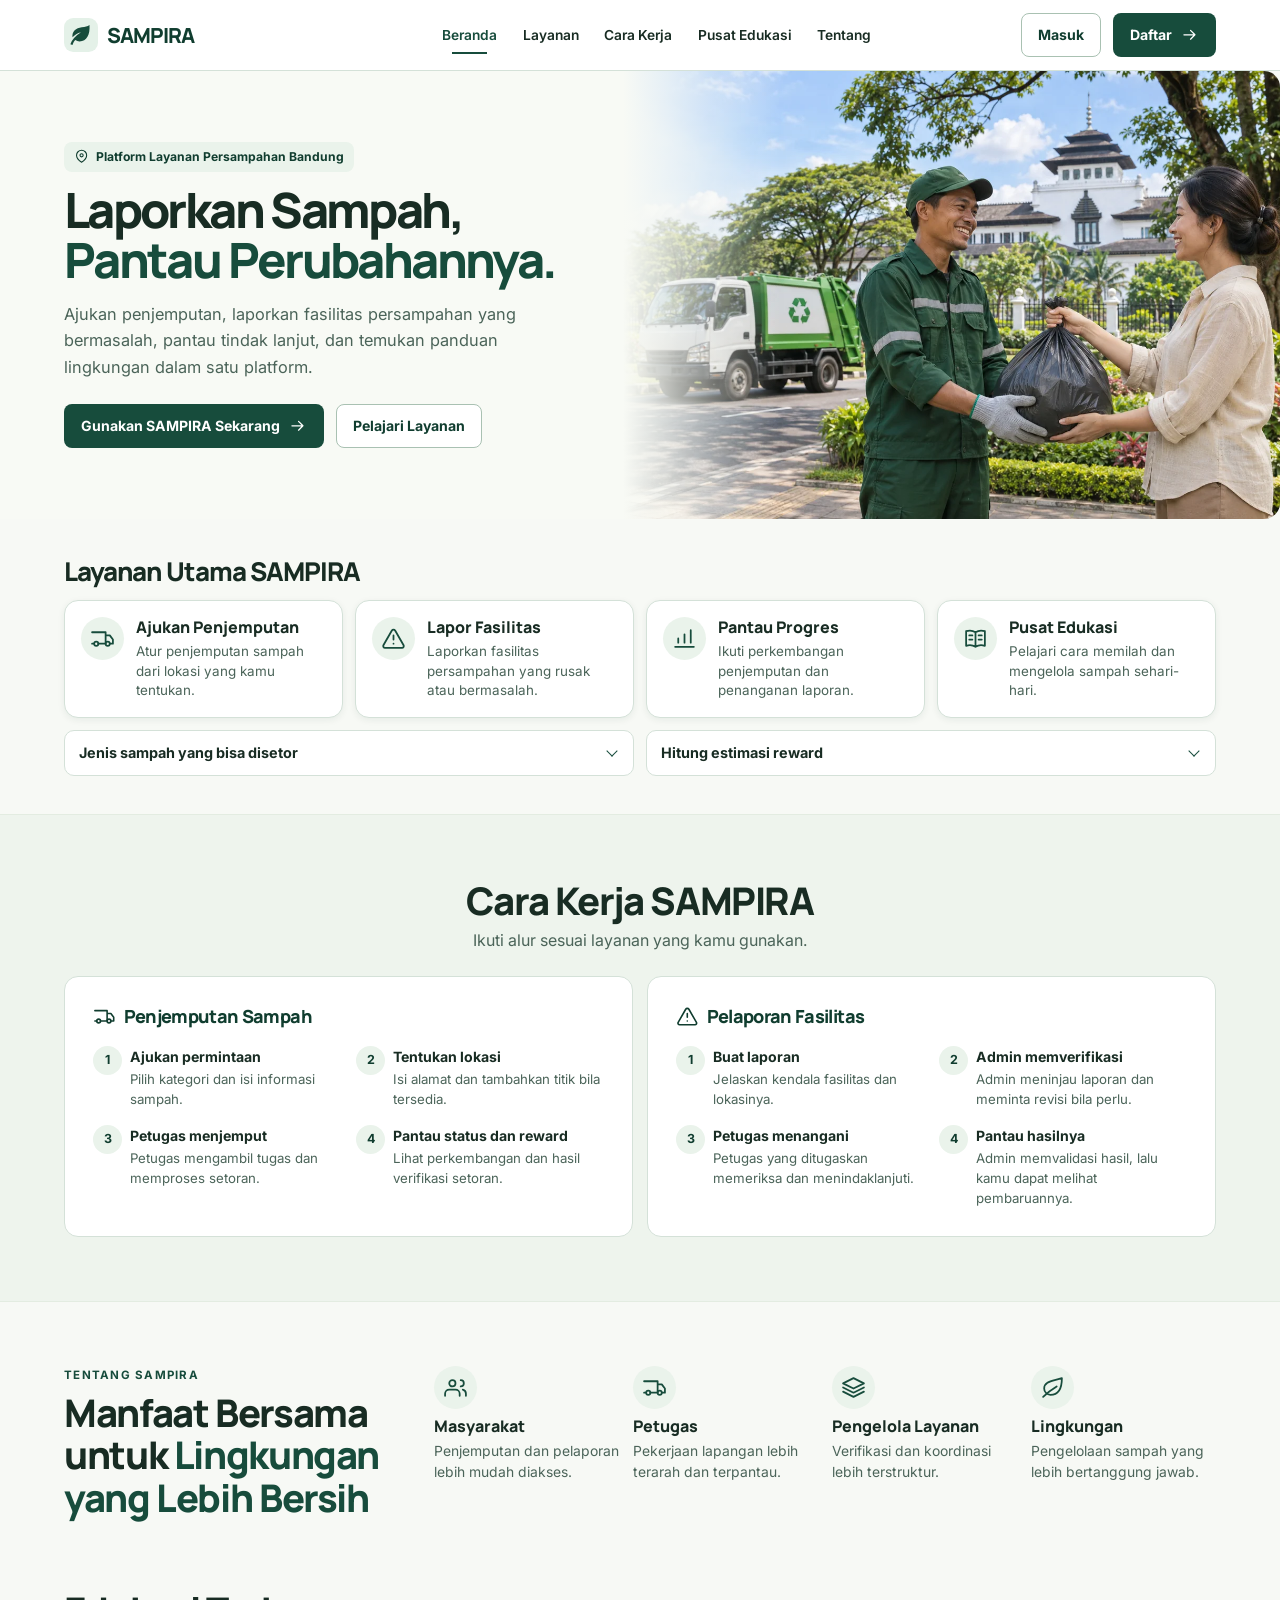
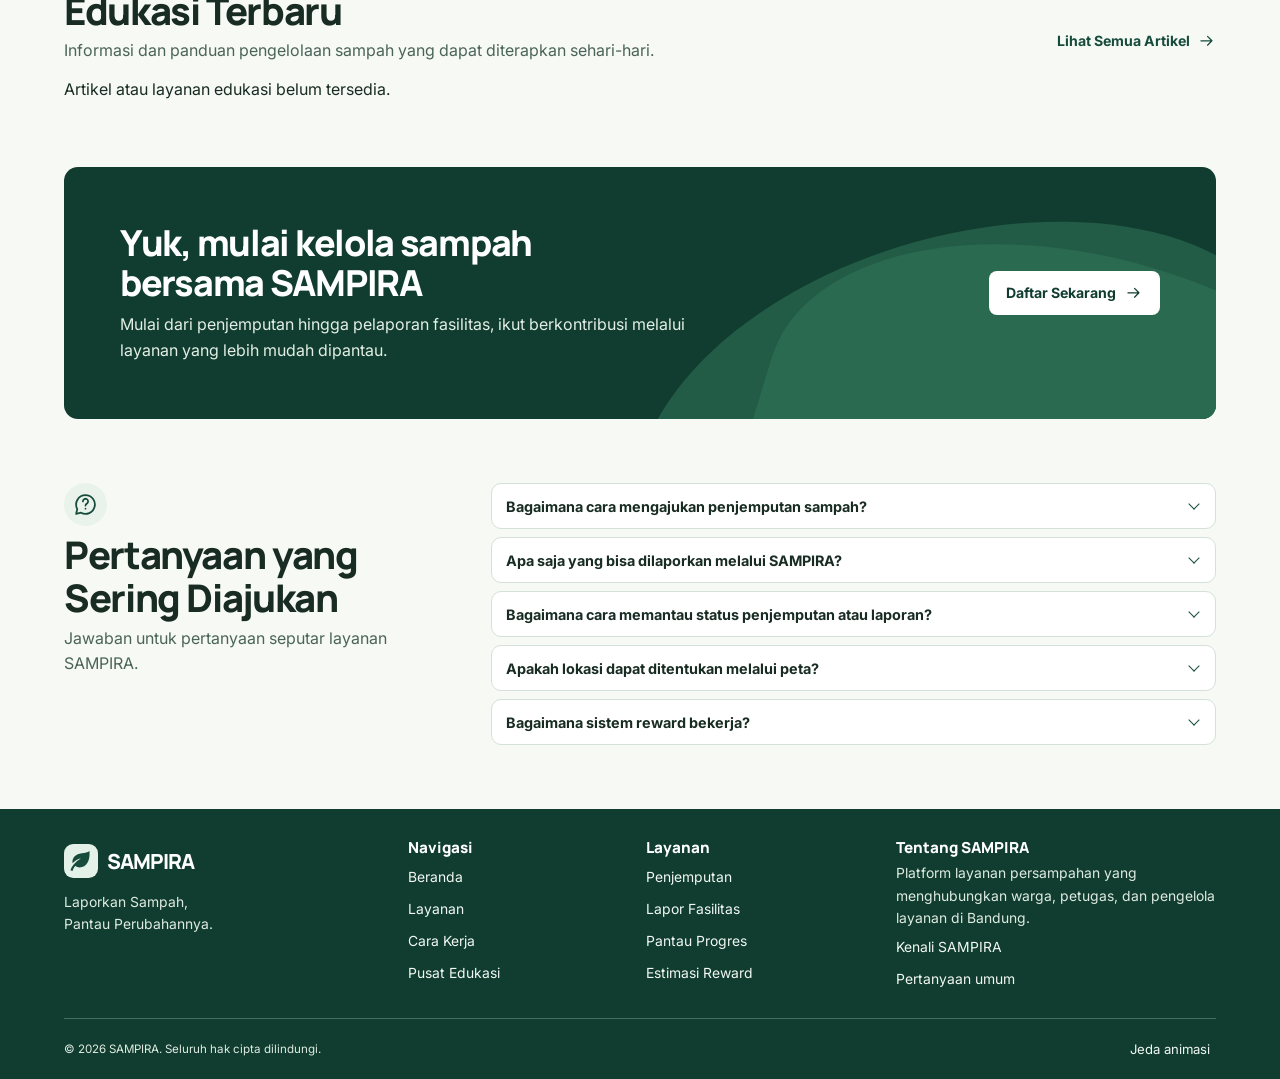
==== commit e8440e84: "Merge FE into integration" ====
--- a/app/Views/index.html
+++ b/app/Views/index.html
@@ -1,98 +1,179 @@
-<!DOCTYPE html>
+<!doctype html>
 <html lang="id">
 <head>
-    <meta charset="UTF-8">
-    <meta name="viewport" content="width=device-width, initial-scale=1.0">
-    <meta name="description" content="Pilah organik, anorganik, elektronik, dan B3 rumah tangga. Ajukan penjemputan di Bandung, lacak prosesnya, dan lihat estimasi reward bersama EcoRecycle.">
-    <title>EcoRecycle — Barang lama. Manfaat baru.</title>
+    <meta charset="utf-8">
+    <meta name="viewport" content="width=device-width, initial-scale=1">
+    <meta name="description" content="Ajukan penjemputan, laporkan fasilitas persampahan, pantau progres, dan baca panduan lingkungan bersama SAMPIRA.">
+    <meta name="theme-color" content="#f7f9f5">
+    <title>SAMPIRA | Layanan Persampahan Bandung</title>
+    <link rel="icon" href="/assets/img/sampira-mark.svg" type="image/svg+xml">
     <link rel="preconnect" href="https://fonts.googleapis.com">
     <link rel="preconnect" href="https://fonts.gstatic.com" crossorigin>
-    <link href="https://fonts.googleapis.com/css2?family=Inter:wght@400;500;600;700;800&family=Manrope:wght@600;700;800&display=swap" rel="stylesheet">
-    <link rel="stylesheet" href="assets/css/landing.css?v=20261029-quality5">
-    <script src="assets/js/waste-categories.js?v=20261029-categories2" defer></script>
-    <script src="assets/js/home.js?v=phase12-audit" defer></script>
+    <link href="https://fonts.googleapis.com/css2?family=Inter:wght@400;500;600;700&family=Manrope:wght@600;700;800&display=swap" rel="stylesheet">
+    <link rel="stylesheet" href="/assets/css/landing.css?v=phase6b1">
+    <script src="/assets/js/waste-categories.js?v=phase6b1" defer></script>
+    <script src="/assets/js/home.js?v=phase6b1" defer></script>
+    <script type="module" src="/assets/js/education.js?v=phase6b1"></script>
 </head>
-<body>
+<body id="beranda">
+    <svg class="icon-definitions" xmlns="http://www.w3.org/2000/svg" aria-hidden="true">
+        <symbol id="i-arrow" viewBox="0 0 24 24"><path d="M4 12h15m-6-6 6 6-6 6"/></symbol>
+        <symbol id="i-pin" viewBox="0 0 24 24"><path d="M20 10c0 6-8 11-8 11S4 16 4 10a8 8 0 1 1 16 0Z"/><circle cx="12" cy="10" r="2.5"/></symbol>
+        <symbol id="i-truck" viewBox="0 0 24 24"><path d="M2 6h13v11H8m7-8h4l3 4v4h-3M2 17h2"/><circle cx="6" cy="17" r="2"/><circle cx="17" cy="17" r="2"/></symbol>
+        <symbol id="i-alert" viewBox="0 0 24 24"><path d="m10.3 4.5-8 14A1.7 1.7 0 0 0 3.8 21h16.4a1.7 1.7 0 0 0 1.5-2.5l-8-14a2 2 0 0 0-3.4 0Z"/><path d="M12 9v4m0 4h.01"/></symbol>
+        <symbol id="i-progress" viewBox="0 0 24 24"><path d="M3 20h18M6 16v-4m6 4V8m6 8V4"/></symbol>
+        <symbol id="i-book" viewBox="0 0 24 24"><path d="M12 6c-3-2-6-2-9-1v14c3-1 6-1 9 1 3-2 6-2 9-1V5c-3-1-6-1-9 1Zm0 0v14M6 9h3m6 0h3M6 13h3m6 0h3"/></symbol>
+        <symbol id="i-people" viewBox="0 0 24 24"><circle cx="9" cy="8" r="3"/><path d="M2 20v-2a4 4 0 0 1 4-4h6a4 4 0 0 1 4 4v2m1-15a3 3 0 0 1 0 6m2 3a4 4 0 0 1 3 4v2"/></symbol>
+        <symbol id="i-layers" viewBox="0 0 24 24"><path d="m12 3 10 5-10 5L2 8l10-5ZM2 12l10 5 10-5M2 16l10 5 10-5"/></symbol>
+        <symbol id="i-leaf" viewBox="0 0 24 24"><path d="M21 3c0 11-4 16-11 16a6 6 0 0 1-6-6c0-7 8-7 17-10ZM3 21c4-4 8-7 13-10"/></symbol>
+        <symbol id="i-help" viewBox="0 0 24 24"><path d="M12 3a9 9 0 0 0-7.9 13.3L3 21l4.7-1.1A9 9 0 1 0 12 3Z"/><path d="M9.5 9a2.5 2.5 0 1 1 4 2c-1 .7-1.5 1-1.5 2m0 3h.01"/></symbol>
+    </svg>
     <a class="skip-link" href="#main">Lewati ke konten</a>
     <header class="site-header">
         <div class="container header-inner">
-            <a class="brand" href="home" aria-label="EcoRecycle, halaman utama"><span class="brand-leaves" aria-hidden="true"></span>EcoRecycle</a>
+            <a class="brand" href="#beranda" aria-label="SAMPIRA, beranda"><img src="/assets/img/sampira-mark.svg" width="34" height="34" alt=""> SAMPIRA</a>
             <button class="menu-toggle" type="button" aria-expanded="false" aria-controls="main-nav">Menu <span aria-hidden="true">☰</span></button>
             <nav id="main-nav" aria-label="Navigasi utama">
-                <div class="nav-links"><a href="#layanan">Layanan</a><a href="#cara-kerja">Cara kerja</a><a href="#estimator">Estimasi reward</a><a href="#faq">FAQ</a></div>
-                <div class="nav-actions">
-                    <a class="button nav-signin" href="login">Masuk</a>
-                    <a class="button nav-signup" href="register">Daftar <span class="signup-arrow" aria-hidden="true"><svg viewBox="0 0 24 24" fill="none"><path d="M6 18 18 6M6 6h12v12" stroke="currentColor" stroke-width="1.8" stroke-linecap="round" stroke-linejoin="round"/></svg></span></a>
+                <div class="nav-links">
+                    <a href="#beranda" aria-current="page">Beranda</a><a href="#layanan">Layanan</a><a href="#cara-kerja">Cara Kerja</a><a href="/assets/education.html">Pusat Edukasi</a><a href="#tentang">Tentang</a>
                 </div>
+                <div class="nav-actions"><a class="button secondary" href="/login">Masuk</a><a class="button primary" href="/register">Daftar <svg aria-hidden="true"><use href="#i-arrow"/></svg></a></div>
             </nav>
         </div>
     </header>
-    <main id="main">
-        <section class="hero">
-            <div class="hero-copy">
-                <h1>Barang lama.<br><span>Manfaat baru.</span></h1>
-                <p class="hero-description">Pilah organik, anorganik, elektronik, dan B3 rumah tangga.<br class="desktop-break"> Ajukan penjemputan, pantau prosesnya,<br class="desktop-break"> dan beri manfaat baru dari rumah.</p>
-                <div class="hero-actions"><a class="button primary" href="register">Ajukan penjemputan <span aria-hidden="true">→</span></a><a class="text-link" href="#cara-kerja">Lihat cara kerja</a></div>
-                <p class="location-note"><svg aria-hidden="true" viewBox="0 0 24 24"><path d="M12 2a8 8 0 0 0-8 8c0 6 8 12 8 12s8-6 8-12a8 8 0 0 0-8-8Zm0 11a3 3 0 1 1 0-6 3 3 0 0 1 0 6Z"/></svg>Untuk wilayah Bandung dan sekitarnya.</p>
-            </div>
-            <div class="hero-art"><img class="hero-illustration" src="assets/img/landing-hero-fresh.png" width="1536" height="1024" alt="Kolektor dan warga menyerahkan perangkat elektronik untuk didaur ulang" fetchpriority="high"><span class="hero-art-caption">Dari tanganmu, untuk siklus yang baru. <span aria-hidden="true">↻</span></span></div>
-        </section>
-        <section class="services section container" id="layanan" aria-labelledby="services-title">
-            <div class="services-heading">
-                <div><p class="eyebrow">Mulai dari memilah</p><h2 id="services-title">Apa yang ingin<br>kamu titipkan?</h2></div>
-                <p class="services-intro">Dari sisa dapur sampai perangkat lama.<br>Pilih jenis sampahmu, kami bantu langkah berikutnya.</p>
-            </div>
-            <div class="category-grid">
-                <article class="category waste-card waste-card-organic">
-                    <a href="register" aria-label="Pilih sampah organik">
-                        <div class="waste-card-art"><span class="waste-card-tag">Mudah terurai</span><img src="assets/img/waste-organic.svg" width="320" height="230" alt="" loading="lazy"></div>
-                        <div class="waste-card-body"><h3>Organik</h3><p>Sisa makanan, kulit buah,<br>sayuran, dan daun.</p><span class="waste-card-detail">Pisahkan dari kemasan.</span><span class="waste-card-action">Pilih organik <svg viewBox="0 0 24 24" fill="none" stroke="currentColor" stroke-width="1.7" stroke-linecap="round" stroke-linejoin="round" aria-hidden="true"><path d="M5 12h14m-6-6 6 6-6 6"/></svg></span></div>
-                    </a>
-                </article>
-                <article class="category waste-card waste-card-inorganic">
-                    <a href="register" aria-label="Pilih sampah anorganik">
-                        <div class="waste-card-art"><span class="waste-card-tag">Bahan daur ulang</span><img src="assets/img/waste-inorganic.svg" width="320" height="230" alt="" loading="lazy"></div>
-                        <div class="waste-card-body"><h3>Anorganik</h3><p>Botol PET, kertas, kardus,<br>besi, dan kaca.</p><span class="waste-card-detail">Pilah, bersihkan, lalu keringkan.</span><span class="waste-card-action">Pilih anorganik <svg viewBox="0 0 24 24" fill="none" stroke="currentColor" stroke-width="1.7" stroke-linecap="round" stroke-linejoin="round" aria-hidden="true"><path d="M5 12h14m-6-6 6 6-6 6"/></svg></span></div>
-                    </a>
-                </article>
-                <article class="category waste-card waste-card-electronic">
-                    <a href="register" aria-label="Pilih sampah elektronik">
-                        <div class="waste-card-art"><span class="waste-card-tag">Perangkat bekas</span><img src="assets/img/waste-electronics.svg" width="320" height="230" alt="" loading="lazy"></div>
-                        <div class="waste-card-body"><h3>Elektronik</h3><p>Ponsel, laptop, komputer,<br>dan peralatan rumah.</p><span class="waste-card-detail">Ceritakan kondisi perangkatmu.</span><span class="waste-card-action">Pilih elektronik <svg viewBox="0 0 24 24" fill="none" stroke="currentColor" stroke-width="1.7" stroke-linecap="round" stroke-linejoin="round" aria-hidden="true"><path d="M5 12h14m-6-6 6 6-6 6"/></svg></span></div>
-                    </a>
-                </article>
-                <article class="category waste-card waste-card-b3">
-                    <a href="register" aria-label="Pilih sampah B3 rumah tangga">
-                        <div class="waste-card-art"><span class="waste-card-tag">Penanganan khusus</span><img src="assets/img/waste-b3.svg" width="320" height="230" alt="" loading="lazy"></div>
-                        <div class="waste-card-body"><h3>B3 rumah tangga</h3><p>Baterai, aki, lampu,<br>dan kemasan bekas B3.</p><span class="waste-card-detail">Pisahkan dan jelaskan kondisinya.</span><span class="waste-card-action">Pilih B3 <svg viewBox="0 0 24 24" fill="none" stroke="currentColor" stroke-width="1.7" stroke-linecap="round" stroke-linejoin="round" aria-hidden="true"><path d="M5 12h14m-6-6 6 6-6 6"/></svg></span></div>
-                    </a>
-                </article>
-            </div>
-            <div class="sorting-note"><svg viewBox="0 0 24 24" fill="none" stroke="currentColor" stroke-width="1.6" stroke-linecap="round" stroke-linejoin="round" aria-hidden="true"><path d="M7 4h10v4H7zM5 8h14v13H5zM9 13l2 2 4-4M9 2h6v2"/></svg><p><strong>Satu jenis, satu pengajuan.</strong> Untuk B3, penjemputan menyesuaikan jenis dan kesiapan penanganan.</p></div>
-        </section>
-        <section class="process-section" id="cara-kerja">
-            <div class="container section">
-                <p class="eyebrow">Cara kerja</p><h2>Dari rumah, menuju siklus baru.</h2>
-                <ol class="steps">
-                    <li><div class="step-illustration"><span class="step-number">01</span><svg class="process-icon" viewBox="0 0 140 110" fill="none" aria-hidden="true"><rect x="30" y="15" width="62" height="83" rx="7" fill="#fff" stroke="#126048" stroke-width="4"/><path d="M44 35h34M44 48h24M44 61h27M44 74h16" stroke="#72ae92" stroke-width="4" stroke-linecap="round"/><path d="m72 75 30-37 9 8-30 37-14 7 5-15Z" fill="#2a966e" stroke="#126048" stroke-width="3"/><path d="m99 42 8 7" stroke="#c4ebd6" stroke-width="3"/></svg></div><h3>Ajukan pickup</h3><p>Isi formulir dan pilih jenis barang<br>yang ingin kamu titipkan.</p></li>
-                    <li><div class="step-illustration"><span class="step-number">02</span><svg class="process-icon truck-icon" viewBox="0 0 180 110" fill="none" aria-hidden="true"><path d="M12 82V28a6 6 0 0 1 6-6h91v60H12Z" fill="#126048"/><path d="M109 45h30l23 22v15h-53V45Z" fill="#d2eadb" stroke="#126048" stroke-width="3"/><path d="M121 51h15l16 15h-31V51Z" fill="#8cc9c4"/><path d="M5 83h160" stroke="#126048" stroke-width="5" stroke-linecap="round"/><circle cx="40" cy="85" r="13" fill="#234b40"/><circle cx="40" cy="85" r="6" fill="#e9f4ed"/><circle cx="137" cy="85" r="13" fill="#234b40"/><circle cx="137" cy="85" r="6" fill="#e9f4ed"/><path d="M58 62c-15-3-18-15-17-24 13 0 21 8 17 24Zm1 0c-2-19 9-27 22-27-1 16-9 26-22 27Z" fill="#b3e4c9"/><path d="M17 37h12M17 47h8" stroke="#5fae8d" stroke-width="3" stroke-linecap="round"/></svg></div><h3>Kolektor menjemput</h3><p>Setelah tugas diambil, kolektor<br>menjemput barang ke alamatmu.</p></li>
-                    <li><div class="step-illustration"><span class="step-number">03</span><svg class="process-icon" viewBox="0 0 140 110" fill="none" aria-hidden="true"><rect x="25" y="18" width="62" height="79" rx="6" fill="white" stroke="#126048" stroke-width="4"/><rect x="43" y="11" width="26" height="15" rx="4" fill="#b3e4c9" stroke="#126048" stroke-width="3"/><path d="M39 41h31M39 53h20M39 65h15" stroke="#72ae92" stroke-width="4" stroke-linecap="round"/><circle cx="79" cy="78" r="20" fill="#126048" stroke="#e9faef" stroke-width="4"/><path d="m69 78 7 7 13-15" stroke="white" stroke-width="4" stroke-linecap="round" stroke-linejoin="round"/><rect x="108" y="62" width="20" height="33" rx="6" fill="#eabd4b"/><ellipse cx="118" cy="62" rx="10" ry="4" fill="#ffe29a"/><path d="M109 74h18M109 83h18" stroke="#d99c25" stroke-width="2"/></svg></div><h3>Verifikasi &amp; reward</h3><p>Barang ditimbang dan diverifikasi.<br>Reward diproses setelah verifikasi.</p></li>
-                </ol>
+
+    <main id="main" tabindex="-1">
+        <section class="hero" aria-labelledby="hero-title">
+            <div class="container hero-grid">
+                <div class="hero-copy">
+                    <p class="hero-label"><svg aria-hidden="true"><use href="#i-pin"/></svg> Platform Layanan Persampahan Bandung</p>
+                    <h1 id="hero-title">Laporkan Sampah,<br><span>Pantau Perubahannya.</span></h1>
+                    <p class="hero-description">Ajukan penjemputan, laporkan fasilitas persampahan yang bermasalah, pantau tindak lanjut, dan temukan panduan lingkungan dalam satu platform.</p>
+                    <div class="hero-actions"><a class="button primary" href="/register">Gunakan SAMPIRA Sekarang <svg aria-hidden="true"><use href="#i-arrow"/></svg></a><a class="button secondary" href="#layanan">Pelajari Layanan</a></div>
+                </div>
+                <div class="hero-visual">
+                    <picture>
+                        <source media="(max-width: 620px)" srcset="/assets/img/landing-bandung-640.webp 1x, /assets/img/landing-bandung-1280.webp 2x">
+                        <img src="/assets/img/landing-bandung-1280.webp"
+                             srcset="/assets/img/landing-bandung-640.webp 640w, /assets/img/landing-bandung-1280.webp 1280w"
+                             sizes="58vw" width="1280" height="853"
+                             alt="Ilustrasi warga menyerahkan sampah kepada petugas dengan latar Gedung Sate, Bandung." fetchpriority="high">
+                    </picture>
+                </div>
             </div>
         </section>
-        <section class="section container estimate-layout" id="estimator">
-            <div class="estimate-copy"><p class="eyebrow">Estimasi reward</p><h2>Lihat estimasi reward-mu.</h2><p>Masukkan jenis barang dan perkiraan berat untuk mengetahui estimasi reward yang bisa kamu dapatkan. Nilai final mengikuti hasil penimbangan dan verifikasi.</p></div>
-            <form class="estimator-card" id="estimator-form">
-                <div class="form-row"><div class="category-field"><label for="estimator-category">Kategori barang</label><select id="estimator-category" name="category"><option value="5000" data-fee="500">Gadget kecil</option><option value="7000" data-fee="1000" selected>Komputer</option><option value="10000" data-fee="5000">Peralatan rumah</option><option value="3000" data-fee="2000">Baterai</option></select></div><div><label for="estimator-weight">Perkiraan berat</label><div class="weight-field"><input type="number" id="estimator-weight" name="weight" value="2" min="0.01" max="99999.99" step="0.01" required><span>kg</span></div></div></div>
-                <button class="button primary calculate-button" type="submit">Hitung estimasi</button>
-                <output id="estimator-status"></output><div id="estimator-result-card" class="estimate-result" aria-live="polite" hidden><div class="result-total"><span>Estimasi bersih</span><strong id="result-reward-val">—</strong></div><div class="result-breakdown"><div><span id="result-rate-label">—</span><span>=</span><strong id="result-gross-val">—</strong></div><div><span>Biaya operasional</span><span>−</span><strong id="result-fee-val">—</strong></div><div class="breakdown-net"><span>Estimasi bersih</span><span>=</span><strong id="result-net-val">—</strong></div></div></div>
-                <output class="calculator-note" id="estimator-category-note">Nilai final mengikuti hasil penimbangan dan verifikasi.</output><p class="calculator-note">Tarif anorganik adalah acuan awal dari <a href="https://banksampahindonesia.com/daftar-harga/" target="_blank" rel="noopener noreferrer">Bank Sampah Indonesia</a> (diakses 29 Oktober 2026), bukan harga pasti Bandung. Material harus bersih dan terpilah. Organik serta B3 umum tanpa reward awal; biaya kategori baru belum diberlakukan.</p>
-            </form>
+
+        <section class="container section service-section" id="layanan" aria-labelledby="service-title">
+            <h2 id="service-title">Layanan Utama SAMPIRA</h2>
+            <div class="service-grid">
+                <a class="service-card" href="/login"><span class="icon-disc"><svg aria-hidden="true"><use href="#i-truck"/></svg></span><span><strong>Ajukan Penjemputan</strong><small>Atur penjemputan sampah dari lokasi yang kamu tentukan.</small></span></a>
+                <a class="service-card" href="/login"><span class="icon-disc"><svg aria-hidden="true"><use href="#i-alert"/></svg></span><span><strong>Lapor Fasilitas</strong><small>Laporkan fasilitas persampahan yang rusak atau bermasalah.</small></span></a>
+                <a class="service-card" href="/login"><span class="icon-disc"><svg aria-hidden="true"><use href="#i-progress"/></svg></span><span><strong>Pantau Progres</strong><small>Ikuti perkembangan penjemputan dan penanganan laporan.</small></span></a>
+                <a class="service-card" href="/assets/education.html"><span class="icon-disc"><svg aria-hidden="true"><use href="#i-book"/></svg></span><span><strong>Pusat Edukasi</strong><small>Pelajari cara memilah dan mengelola sampah sehari-hari.</small></span></a>
+            </div>
+            <div class="service-tools">
+                <details class="disclosure" id="jenis-sampah">
+                    <summary>Jenis sampah yang bisa disetor</summary>
+                    <dl class="waste-types">
+                        <div><dt>Organik</dt><dd>Sisa makanan, sayuran, dan daun. Pisahkan dari kemasan.</dd></div>
+                        <div><dt>Anorganik</dt><dd>Botol PET, kertas, kardus, besi, dan kaca. Bersihkan dan keringkan.</dd></div>
+                        <div><dt>Elektronik</dt><dd>Ponsel, komputer dan peralatan rumah. Jelaskan kondisi perangkat.</dd></div>
+                        <div><dt>B3 rumah tangga</dt><dd>Pisahkan baterai, aki dan lampu. Penjemputan mengikuti kesiapan penanganan.</dd></div>
+                    </dl>
+                    <p>Satu jenis sampah per pengajuan. <a href="/login">Masuk untuk mengajukan penjemputan</a>.</p>
+                </details>
+                <details class="disclosure" id="estimator">
+                    <summary>Hitung estimasi reward</summary>
+                    <form class="estimator-card" id="estimator-form">
+                        <p>Nilai final mengikuti penimbangan dan verifikasi. Organik dan B3 umum tanpa reward awal.</p>
+                        <div class="form-row">
+                            <label for="estimator-category">Kategori sampah<select id="estimator-category" name="category" required></select></label>
+                            <label for="estimator-weight">Perkiraan berat (kg)<input type="number" id="estimator-weight" name="weight" value="2" min="0.01" max="99999.99" step="0.01" required></label>
+                        </div>
+                        <button class="button primary calculate-button" type="submit">Hitung estimasi</button>
+                        <output id="estimator-status" aria-live="polite"></output>
+                        <div id="estimator-result-card" class="estimate-result" aria-live="polite" hidden>
+                            <div class="result-total"><span>Estimasi bersih</span><strong id="result-reward-val">—</strong></div>
+                            <dl class="result-breakdown">
+                                <div><dt id="result-rate-label">—</dt><dd id="result-gross-val">—</dd></div>
+                                <div><dt>Biaya operasional</dt><dd id="result-fee-val">—</dd></div>
+                                <div><dt>Estimasi bersih</dt><dd id="result-net-val">—</dd></div>
+                            </dl>
+                        </div>
+                        <output class="calculator-note" id="estimator-category-note"></output>
+                    </form>
+                </details>
+            </div>
         </section>
-        <section class="future-section"><div class="container future-inner"><div><p class="eyebrow">Pilah sebelum dijemput</p><h2>Beda jenis, beda cara mengelola.</h2><p>Pisahkan organik, bahan daur ulang, elektronik, dan B3 sejak dari rumah.</p></div><span class="planned-tag">Mulai dari rumah</span><svg class="future-illustration" viewBox="0 0 200 130" fill="none" aria-hidden="true"><path d="M21 69h59l-5 49H27l-6-49Z" fill="#218864"/><rect x="17" y="61" width="67" height="9" rx="4" fill="#126048"/><path d="M49 58V35m0 13c-21 0-24-20-24-20 19 0 24 14 24 20Zm0-4c0-22 25-27 25-27-2 21-25 27-25 27Z" fill="#65b880" stroke="#126048" stroke-width="2"/><path d="M99 47h19v12l7 14v39a6 6 0 0 1-6 6H98a6 6 0 0 1-6-6V73l7-14V47Z" fill="#a5dce7" stroke="#5ba8c2" stroke-width="3"/><rect x="99" y="40" width="19" height="9" rx="2" fill="#3b96b2"/><rect x="145" y="31" width="41" height="86" rx="9" fill="#f2cd63"/><rect x="142" y="26" width="47" height="11" rx="4" fill="#126048"/><path d="m165 57-13 23h26l-13-23Z" fill="#126048"/><path d="M165 65v6m0 4v1" stroke="#f2cd63" stroke-width="2" stroke-linecap="round"/></svg></div></section>
-        <section class="faq-section section container" id="faq"><p class="eyebrow">FAQ</p><h2>Sebelum mulai</h2><div class="faq-list"><details><summary>Di mana area penjemputannya?</summary><p>Layanan ditujukan untuk Kota Bandung, Kabupaten Bandung, dan Bandung Barat. Penugasan kolektor mengikuti ketersediaan layanan.</p></details><details><summary>Bagaimana reward dihitung?</summary><p>Reward bersih dihitung dari berat barang dikalikan tarif kategori, lalu dikurangi biaya pemrosesan. Admin memverifikasi berat final di hub sebelum mencatat pembayaran secara manual.</p></details><details><summary>Apakah semua sampah mendapat reward?</summary><p>Tidak. Organik dan B3 rumah tangga umum adalah setoran tanpa reward awal. Material anorganik terpilah, elektronik, dan baterai mengikuti tarif kategori. Untuk B3, jelaskan jenis serta kondisinya; pengajuan bukan jaminan semua jenis B3 dapat dijemput.</p></details><details><summary>Bisakah pengajuan dibatalkan?</summary><p>Bisa, selama status pengajuan masih pending atau menunggu kolektor. Kamu dapat membatalkannya melalui dashboard sebelum tugas diambil.</p></details></div></section>
-        <section class="closing-section"><div class="container closing-inner"><div><h2>Mulai dari satu barang di rumah.</h2><p>Barang lama bisa jadi peluang untuk lingkungan yang lebih baik.</p></div><a class="button light" href="register">Buat pengajuan <span aria-hidden="true">→</span></a></div></section>
+
+        <section class="section workflow-section" id="cara-kerja" aria-labelledby="workflow-title">
+            <div class="container">
+                <div class="section-heading centered"><h2 id="workflow-title">Cara Kerja SAMPIRA</h2><p>Ikuti alur sesuai layanan yang kamu gunakan.</p></div>
+                <div class="workflow-grid">
+                    <article class="workflow">
+                        <h3><svg aria-hidden="true"><use href="#i-truck"/></svg> Penjemputan Sampah</h3>
+                        <ol>
+                            <li><strong>Ajukan permintaan</strong><span>Pilih kategori dan isi informasi sampah.</span></li>
+                            <li><strong>Tentukan lokasi</strong><span>Isi alamat dan tambahkan titik bila tersedia.</span></li>
+                            <li><strong>Petugas menjemput</strong><span>Petugas mengambil tugas dan memproses setoran.</span></li>
+                            <li><strong>Pantau status dan reward</strong><span>Lihat perkembangan dan hasil verifikasi setoran.</span></li>
+                        </ol>
+                    </article>
+                    <article class="workflow">
+                        <h3><svg aria-hidden="true"><use href="#i-alert"/></svg> Pelaporan Fasilitas</h3>
+                        <ol>
+                            <li><strong>Buat laporan</strong><span>Jelaskan kendala fasilitas dan lokasinya.</span></li>
+                            <li><strong>Admin memverifikasi</strong><span>Admin meninjau laporan dan meminta revisi bila perlu.</span></li>
+                            <li><strong>Petugas menangani</strong><span>Petugas yang ditugaskan memeriksa dan menindaklanjuti.</span></li>
+                            <li><strong>Pantau hasilnya</strong><span>Admin memvalidasi hasil, lalu kamu dapat melihat pembaruannya.</span></li>
+                        </ol>
+                    </article>
+                </div>
+            </div>
+        </section>
+
+        <section class="container section benefits" id="tentang" aria-labelledby="benefits-title">
+            <div><p class="eyebrow">Tentang SAMPIRA</p><h2 id="benefits-title">Manfaat Bersama untuk <span>Lingkungan yang Lebih Bersih</span></h2></div>
+            <dl class="benefit-grid">
+                <div><span class="icon-disc"><svg aria-hidden="true"><use href="#i-people"/></svg></span><dt>Masyarakat</dt><dd>Penjemputan dan pelaporan lebih mudah diakses.</dd></div>
+                <div><span class="icon-disc"><svg aria-hidden="true"><use href="#i-truck"/></svg></span><dt>Petugas</dt><dd>Pekerjaan lapangan lebih terarah dan terpantau.</dd></div>
+                <div><span class="icon-disc"><svg aria-hidden="true"><use href="#i-layers"/></svg></span><dt>Pengelola Layanan</dt><dd>Verifikasi dan koordinasi lebih terstruktur.</dd></div>
+                <div><span class="icon-disc"><svg aria-hidden="true"><use href="#i-leaf"/></svg></span><dt>Lingkungan</dt><dd>Pengelolaan sampah yang lebih bertanggung jawab.</dd></div>
+            </dl>
+        </section>
+
+        <section class="container section education-section" aria-labelledby="education-title">
+            <div class="section-heading education-heading"><div><h2 id="education-title">Edukasi Terbaru</h2><p>Informasi dan panduan pengelolaan sampah yang dapat diterapkan sehari-hari.</p></div><a class="text-link" href="/assets/education.html">Lihat Semua Artikel <svg aria-hidden="true"><use href="#i-arrow"/></svg></a></div>
+            <div class="education-grid" data-education-preview data-empty-text="Artikel edukasi akan segera tersedia." aria-live="polite"><p>Memuat artikel…</p></div>
+        </section>
+
+        <section class="container section closing-section" aria-labelledby="closing-title">
+            <div class="closing-inner">
+                <div><h2 id="closing-title">Yuk, mulai kelola sampah<br class="closing-break"> bersama SAMPIRA</h2><p>Mulai dari penjemputan hingga pelaporan fasilitas, ikut berkontribusi melalui layanan yang lebih mudah dipantau.</p></div>
+                <a class="button light" href="/register">Daftar Sekarang <svg aria-hidden="true"><use href="#i-arrow"/></svg></a>
+            </div>
+        </section>
+
+        <section class="container section faq-section" id="faq" aria-labelledby="faq-title">
+            <div><span class="icon-disc"><svg aria-hidden="true"><use href="#i-help"/></svg></span><h2 id="faq-title">Pertanyaan yang Sering Diajukan</h2><p>Jawaban untuk pertanyaan seputar layanan SAMPIRA.</p></div>
+            <div class="faq-list">
+                <details><summary>Bagaimana cara mengajukan penjemputan sampah?</summary><p>Masuk ke portal Warga dan buka Setor Sampah. Pilih kategori, isi alamat dan detail, lalu kirim. Layanan ditujukan untuk Bandung dan sekitarnya sesuai ketersediaan petugas. Pengajuan dapat dibatalkan saat masih menunggu petugas.</p></details>
+                <details><summary>Apa saja yang bisa dilaporkan melalui SAMPIRA?</summary><p>Laporkan masalah pada TPS, tempat pengumpulan sampah, bank sampah, atau fasilitas persampahan lainnya. Sertakan alamat dan keterangan masalah. Foto dan titik lokasi dapat ditambahkan bila tersedia.</p></details>
+                <details><summary>Bagaimana cara memantau status penjemputan atau laporan?</summary><p>Di portal Warga, gunakan Lacak Status untuk penjemputan atau buka daftar laporan di menu Lapor Fasilitas untuk melihat hasil verifikasi dan tindak lanjut.</p></details>
+                <details><summary>Apakah lokasi dapat ditentukan melalui peta?</summary><p>Ya. Geser pin atau pilih lokasi perangkat dengan izin, lalu periksa dan konfirmasi titik. Alamat tetap diperlukan dan dapat digunakan saat koordinat belum tersedia.</p></details>
+                <details><summary>Bagaimana sistem reward bekerja?</summary><p>Estimasi memakai kategori dan perkiraan berat. Nilai final mengikuti penimbangan, tarif kategori, dan biaya pemrosesan. Pembayaran dicatat secara manual setelah verifikasi. <a href="#estimator">Buka estimasi reward</a>.</p></details>
+            </div>
+        </section>
     </main>
-    <footer class="site-footer container"><div><a class="brand" href="home"><span class="brand-leaves" aria-hidden="true"></span>EcoRecycle</a><p>Langkah kecil, siklus baru.</p></div><nav aria-label="Navigasi footer"><a href="#layanan">Layanan</a><a href="#cara-kerja">Cara kerja</a><a href="#estimator">Estimasi reward</a><a href="#faq">FAQ</a></nav><button class="motion-toggle" type="button" aria-pressed="false">Jeda animasi <span aria-hidden="true">Ⅱ</span></button><p class="copyright">© 2026 EcoRecycle<br>Seluruh hak cipta dilindungi.</p></footer>
+
+    <footer class="site-footer">
+        <div class="container footer-grid">
+            <div class="footer-brand"><a class="brand" href="#beranda"><img src="/assets/img/sampira-mark.svg" width="34" height="34" alt=""> SAMPIRA</a><p>Laporkan Sampah,<br>Pantau Perubahannya.</p></div>
+            <nav aria-label="Navigasi footer"><h2>Navigasi</h2><a href="#beranda">Beranda</a><a href="#layanan">Layanan</a><a href="#cara-kerja">Cara Kerja</a><a href="/assets/education.html">Pusat Edukasi</a></nav>
+            <nav aria-label="Layanan footer"><h2>Layanan</h2><a href="/login">Penjemputan</a><a href="/login">Lapor Fasilitas</a><a href="/login">Pantau Progres</a><a href="#estimator">Estimasi Reward</a></nav>
+            <div class="footer-info"><h2>Tentang SAMPIRA</h2><p>Platform layanan persampahan yang menghubungkan warga, petugas, dan pengelola layanan di Bandung.</p><a href="#tentang">Kenali SAMPIRA</a><a href="#faq">Pertanyaan umum</a></div>
+        </div>
+        <div class="container footer-bottom"><small>© 2026 SAMPIRA. Seluruh hak cipta dilindungi.</small><button class="motion-toggle" type="button" aria-pressed="false">Jeda animasi</button></div>
+    </footer>
 </body>
 </html>
--- a/assets/css/landing.css
+++ b/assets/css/landing.css
@@ -0,0 +1,205 @@
+/* Phase 6B.1 public landing. This stylesheet is loaded by the landing template only. */
+:root {
+    color-scheme: light;
+    --primary: #174c3c;
+    --dark: #103d2f;
+    --ink: #182c23;
+    --muted: #4b6459;
+    --paper: #f7f9f5;
+    --surface: #fff;
+    --soft: #eaf3eb;
+    --line: #d4e1d8;
+    --focus: #963d10;
+    --body: Inter, system-ui, sans-serif;
+    --display: Manrope, Inter, system-ui, sans-serif;
+    --edge: clamp(16px, 5vw, 72px);
+    --section: clamp(32px, 5vw, 68px);
+    --radius: 14px;
+    --shadow: 0 2px 7px rgb(18 53 39 / 7%);
+    --motion: 170ms ease;
+}
+*, *::before, *::after { box-sizing: border-box; }
+html { scroll-behavior: smooth; scroll-padding-top: 20px; }
+body { margin: 0; font: 1rem/1.6 var(--body); color: var(--ink); background: var(--paper); }
+[hidden] { display: none !important; }
+img { display: block; max-width: 100%; }
+a { color: var(--primary); }
+button, input, select { font: inherit; }
+button, summary { cursor: pointer; }
+h1, h2, h3, p, ol, dl, dd { margin: 0; }
+h1, h2, h3 { font-family: var(--display); font-weight: 800; line-height: 1.12; letter-spacing: -.036em; }
+h2 { font-size: clamp(1.65rem, 3vw, 2.38rem); }
+h3 { font-size: 1.13rem; }
+p { color: var(--muted); }
+:focus-visible { outline: 3px solid var(--focus); outline-offset: 4px; }
+.container { width: min(100% - var(--edge) * 2, 1296px); margin-inline: auto; }
+.section { padding-block: var(--section); }
+.icon-definitions { position: absolute; width: 0; height: 0; overflow: hidden; }
+svg:not(.icon-definitions) { width: 1.25em; height: 1.25em; flex: none; fill: none; stroke: currentColor; stroke-width: 1.7; stroke-linecap: round; stroke-linejoin: round; }
+.skip-link { position: fixed; z-index: 5; top: 10px; left: 12px; padding: 10px 16px; background: white; border-radius: 8px; transform: translateY(-200%); }
+.skip-link:focus { transform: none; }
+.brand { display: inline-flex; align-items: center; gap: 9px; color: var(--dark); font: 800 1.3rem/1 var(--display); text-decoration: none; letter-spacing: -.045em; min-height: 44px; }
+.brand img { width: 34px; height: 34px; }
+.site-header { position: relative; z-index: 2; background: var(--surface); border-bottom: 1px solid var(--line); }
+.header-inner { display: grid; grid-template-columns: minmax(115px, 1fr) minmax(0, 4fr); gap: 12px; align-items: center; min-height: 70px; }
+#main-nav { display: grid; grid-template-columns: minmax(0, 1fr) auto; align-items: center; gap: 12px; }
+.nav-links, .nav-actions, .hero-actions { display: flex; align-items: center; gap: 12px; }
+.nav-links { justify-content: center; gap: clamp(10px, 2vw, 28px); }
+.nav-links a { display: inline-grid; place-items: center; position: relative; min-height: 44px; font-size: .86rem; font-weight: 600; white-space: nowrap; color: var(--ink); text-decoration: none; }
+.nav-links a:hover, .nav-links [aria-current] { color: var(--primary); }
+.nav-links [aria-current]::after { position: absolute; inset: auto 19% 3px; height: 2px; content: ""; background: var(--primary); }
+.button, .menu-toggle { display: inline-flex; align-items: center; justify-content: center; gap: 9px; min-height: 44px; padding: 8px 16px; border: 1px solid transparent; border-radius: 8px; font-size: .88rem; font-weight: 700; line-height: 1.25; text-align: center; text-decoration: none; transition: background var(--motion), border-color var(--motion), box-shadow var(--motion); }
+.button.primary { color: white; background: var(--primary); }
+.button.primary:hover { background: var(--dark); box-shadow: 0 3px 10px rgb(18 61 45 / 16%); }
+.button.secondary, .menu-toggle { color: var(--dark); background: var(--surface); border-color: #a9c1b2; }
+.button.secondary:hover, .menu-toggle:hover { background: var(--soft); border-color: var(--primary); }
+.menu-toggle { display: none; }
+.hero { position: relative; isolation: isolate; overflow: hidden; background: #f8faf5; }
+.hero-grid { display: grid; grid-template-columns: minmax(0, .97fr) minmax(0, 1.03fr); min-height: clamp(408px, 35vw, 510px); align-items: stretch; }
+.hero-copy { position: relative; z-index: 1; align-content: center; padding-block: clamp(36px, 5vw, 75px); padding-right: clamp(12px, 2vw, 28px); }
+.hero-label { display: inline-flex; align-items: center; gap: 7px; width: fit-content; max-width: 100%; padding: 5px 10px; border-radius: 8px; background: var(--soft); color: var(--dark); font-size: .76rem; font-weight: 700; }
+.hero h1 { margin-top: 13px; font-size: clamp(2.25rem, 3.8vw, 3.7rem); line-height: 1.02; letter-spacing: -.054em; }
+.hero h1 span, .benefits h2 span { color: var(--primary); }
+.hero-description { margin-top: 17px; max-width: 46ch; font-size: clamp(1rem, 1.28vw, 1.13rem); }
+.hero-actions { margin-top: 24px; flex-wrap: wrap; }
+.hero-visual { position: relative; margin-right: calc(-1 * var(--edge)); min-width: 0; overflow: hidden; border-radius: 0 16px 16px 0; }
+.hero-visual picture { display: contents; }
+.hero-visual img { position: absolute; width: 100%; height: 100%; object-fit: cover; object-position: center; }
+.hero-visual::after { position: absolute; inset: 0; content: ""; pointer-events: none; background: linear-gradient(90deg, #f8faf5 0%, rgb(248 250 245 / .75) 7%, transparent 24%); }
+.service-section { padding-top: clamp(23px, 3vw, 42px); padding-bottom: calc(var(--section) * .6); }
+.service-section h2 { margin-bottom: 14px; font-size: clamp(1.25rem, 2.3vw, 1.62rem); }
+.service-grid { display: grid; grid-template-columns: repeat(4, minmax(0, 1fr)); gap: 12px; }
+.service-card { display: grid; grid-template-columns: auto minmax(0, 1fr); align-items: start; gap: 12px; min-height: 104px; padding: 16px; border: 1px solid var(--line); border-radius: var(--radius); background: var(--surface); box-shadow: var(--shadow); color: var(--ink); text-decoration: none; transition: background var(--motion), border-color var(--motion); }
+.service-card:hover { background: #f2f7ee; border-color: #95b5a1; }
+.service-card strong { display: block; font: 800 1rem/1.3 var(--display); }
+.service-card small { display: block; margin-top: 4px; color: var(--muted); font-size: .84rem; line-height: 1.45; }
+.icon-disc { display: inline-grid; place-items: center; width: 43px; height: 43px; border-radius: 50%; background: var(--soft); color: var(--primary); font-size: 1.25rem; }
+.service-tools { display: grid; grid-template-columns: repeat(2, minmax(0, 1fr)); align-items: start; gap: 12px; margin-top: 12px; }
+.disclosure, .faq-list details { min-width: 0; border: 1px solid var(--line); border-radius: 10px; background: var(--surface); }
+summary { display: flex; justify-content: space-between; gap: 10px; align-items: center; min-height: 44px; padding: 10px 14px; font-weight: 700; font-size: .9rem; list-style: none; }
+summary::-webkit-details-marker { display: none; }
+summary::after { flex: 0 0 8px; height: 8px; margin-inline: 2px 3px; border-right: 1.75px solid var(--primary); border-bottom: 1.75px solid var(--primary); content: ""; transform: translateY(-2px) rotate(45deg); transition: transform var(--motion); }
+details[open] > summary::after { transform: translateY(2px) rotate(225deg); }
+.disclosure > p, .faq-list details > p { padding: 0 14px 14px; }
+.waste-types { display: grid; gap: 10px; padding: 6px 14px 12px; font-size: .9rem; }
+.waste-types dt { font-weight: 700; }
+.waste-types dd { color: var(--muted); }
+.estimator-card { display: grid; gap: 13px; padding: 4px 14px 14px; font-size: .88rem; }
+.form-row { display: grid; grid-template-columns: minmax(0, 1.5fr) minmax(0, 1fr); gap: 10px; }
+.form-row label { display: grid; align-content: end; gap: 4px; font-weight: 600; }
+.form-row :is(input, select) { width: 100%; min-width: 0; min-height: 44px; border: 1px solid #a9c1b2; border-radius: 8px; background: white; color: var(--ink); padding: 6px 8px; }
+.estimator-card .button { justify-self: start; cursor: pointer; }
+.estimator-card output:empty { display: none; }
+.estimate-result { padding: 12px; background: var(--soft); border-radius: 8px; }
+.result-total, .result-breakdown > div { display: flex; justify-content: space-between; gap: 10px; }
+.result-total { font-weight: 700; }
+.result-total strong { color: var(--primary); font-size: 1.15rem; }
+.result-breakdown { margin-top: 8px; }
+.result-breakdown > div { padding-block: 4px; border-top: 1px solid var(--line); }
+.calculator-note { color: var(--muted); }
+.workflow-section { background: #eef4ed; border-block: 1px solid #e3ece1; }
+.section-heading p { margin-top: 6px; }
+.centered { text-align: center; }
+.workflow-grid { display: grid; grid-template-columns: repeat(2, minmax(0, 1fr)); gap: 14px; margin-top: 23px; }
+.workflow { padding: clamp(15px, 2.5vw, 28px); border: 1px solid var(--line); border-radius: var(--radius); background: var(--surface); }
+.workflow h3 { display: flex; align-items: center; gap: 8px; color: var(--dark); }
+.workflow ol { display: grid; grid-template-columns: repeat(2, minmax(0, 1fr)); gap: 15px; margin-top: 18px; padding: 0; list-style: none; counter-reset: step; }
+.workflow li { display: grid; grid-template-columns: auto minmax(0, 1fr); align-content: start; align-items: center; gap: 2px 8px; counter-increment: step; }
+.workflow li::before { display: grid; place-items: center; grid-row: 1 / span 2; align-self: start; width: 29px; height: 29px; border-radius: 50%; background: var(--soft); color: var(--dark); font-size: .78rem; font-weight: 700; content: counter(step); }
+.workflow li strong { color: var(--ink); font-size: .88rem; }
+.workflow li span { color: var(--muted); font-size: .83rem; line-height: 1.48; }
+.benefits { display: grid; grid-template-columns: minmax(0, 1fr) minmax(0, 2.25fr); align-items: start; gap: 22px; padding-bottom: calc(var(--section) * .55); }
+.eyebrow { color: var(--primary); font-size: .72rem; font-weight: 700; letter-spacing: .11em; text-transform: uppercase; margin-bottom: 6px; }
+.benefits h2 { max-width: 14ch; }
+.benefit-grid { display: grid; grid-template-columns: repeat(4, minmax(0, 1fr)); gap: 14px; }
+.benefit-grid dt { margin-top: 7px; font: 800 1rem/1.3 var(--display); }
+.benefit-grid dd { margin-top: 4px; color: var(--muted); font-size: .87rem; line-height: 1.5; }
+.education-section { padding-top: calc(var(--section) * .55); }
+.education-heading { display: flex; flex-wrap: wrap; justify-content: space-between; gap: 8px 16px; align-items: end; }
+.text-link { display: inline-flex; align-items: center; min-height: 44px; gap: 8px; font-size: .88rem; font-weight: 700; text-decoration: none; }
+.text-link:hover { text-decoration: underline; text-underline-offset: 3px; }
+.education-grid { display: grid; grid-template-columns: repeat(3, minmax(0, 1fr)); gap: 14px; margin-top: 14px; }
+.education-grid > p, .sp-article-card { border: 1px solid var(--line); border-radius: var(--radius); padding: 18px; background: white; }
+.education-grid > p { grid-column: 1 / -1; background: #f1f6ef; }
+.sp-article-card { display: grid; align-content: start; gap: 8px; border-top: 4px solid #83ad91; box-shadow: var(--shadow); overflow-wrap: anywhere; }
+.sp-article-card .sp-kicker { color: var(--primary); font-size: .74rem; font-weight: 700; }
+.sp-article-card a { color: var(--ink); text-underline-offset: .17em; }
+.sp-article-card :is(p,time) { font-size: .86rem; color: var(--muted); }
+.closing-section { padding-block: 0; }
+.closing-inner { position: relative; isolation: isolate; overflow: hidden; display: flex; align-items: center; justify-content: space-between; gap: 20px; flex-wrap: wrap; padding: clamp(24px, 4.5vw, 56px); border-radius: var(--radius); background: var(--dark); color: white; }
+.closing-inner::before, .closing-inner::after { position: absolute; z-index: -1; content: ""; inset: auto -8% -87% 49%; height: 160%; background: #225c46; border-radius: 57% 60% 0 0; transform: rotate(-17deg); }
+.closing-inner::after { inset: auto -21% -98% 60%; background: #2a6a51; transform: rotate(17deg); }
+.closing-inner h2 { font-size: clamp(1.45rem, 3vw, 2.24rem); }
+.closing-inner p { color: #e3efe6; max-width: 58ch; margin-top: 9px; }
+.button.light { background: #fff; color: var(--dark); }
+.button.light:hover { background: var(--soft); }
+.faq-section { display: grid; grid-template-columns: minmax(0, .85fr) minmax(0, 1.7fr); gap: clamp(16px, 5vw, 70px); align-items: start; }
+.faq-section h2 { max-width: 15ch; margin-top: 7px; }
+.faq-section p { margin-top: 7px; }
+.faq-list { display: grid; gap: 8px; }
+.faq-list details > p { margin-top: 0; font-size: .9rem; }
+.faq-list summary:hover { color: var(--primary); background: #f1f6ef; border-radius: inherit; }
+.site-footer { background: var(--dark); color: white; }
+.footer-grid { display: grid; grid-template-columns: 1.35fr .9fr .95fr 1.35fr; gap: 18px 24px; padding-block: 30px 22px; }
+.site-footer .brand { color: white; }
+.site-footer p, .footer-bottom { color: #dfebe2; font-size: .87rem; }
+.footer-brand p { margin-top: 5px; }
+.site-footer h2 { font-size: .95rem; letter-spacing: 0; margin-bottom: 6px; }
+.site-footer a:not(.brand) { display: block; min-height: 32px; width: fit-content; padding-block: 4px; font-size: .87rem; color: #f1f8f3; text-decoration: none; }
+.site-footer a:hover { text-decoration: underline; text-underline-offset: 3px; }
+.site-footer :focus-visible { outline-color: #f5d9a2; }
+.footer-info p { margin-bottom: 3px; }
+.footer-bottom { display: flex; justify-content: space-between; align-items: center; flex-wrap: wrap; gap: 5px 16px; border-top: 1px solid #40705c; padding-block: 8px; }
+.motion-toggle { color: #f1f8f3; background: none; border: 0; min-height: 44px; padding-inline: 6px; font-size: .82rem; }
+.motion-toggle:hover { text-decoration: underline; }
+.motion-toggle:disabled { cursor: default; }
+html:has(body.motion-paused) { scroll-behavior: auto; }
+body.motion-paused * { transition-duration: 0s !important; }
+@media (max-width: 1040px) {
+    .service-grid { grid-template-columns: repeat(2, minmax(0, 1fr)); }
+    .benefits { grid-template-columns: minmax(0, 1fr); }
+    .benefits h2 { max-width: 26ch; }
+}
+@media (max-width: 820px) {
+    .header-inner { grid-template-columns: minmax(0, 1fr) auto; gap: 6px 10px; min-height: 64px; }
+    [data-menu-ready] .menu-toggle { display: inline-flex; }
+    #main-nav { grid-column: 1 / -1; padding: 0 0 12px; align-items: start; }
+    [data-menu-ready] #main-nav:not(.is-open) { display: none; }
+    .nav-links { justify-content: start; flex-wrap: wrap; gap: 3px 16px; }
+    .nav-links [aria-current]::after { inset-inline: 0; }
+    .hero-grid { grid-template-columns: minmax(0, .97fr) minmax(0, 1fr); min-height: 395px; }
+    .hero h1 { font-size: clamp(1.9rem, 4.8vw, 2.65rem); }
+    .hero-visual img { object-position: right center; }
+    .hero-visual::after { background: linear-gradient(90deg, #f8faf5, transparent 17%); }
+    .workflow ol { grid-template-columns: minmax(0, 1fr); }
+    .footer-grid { grid-template-columns: repeat(2, minmax(0, 1fr)); }
+}
+@media (max-width: 620px) {
+    #main-nav { grid-template-columns: minmax(0, 1fr); }
+    .hero-grid, .faq-section { grid-template-columns: minmax(0, 1fr); }
+    .hero-copy { padding: 25px 0 21px; }
+    .hero h1 { font-size: clamp(1.82rem, 7.4vw, 2.7rem); }
+    .hero-description { margin-top: 12px; }
+    .hero-actions { margin-top: 16px; gap: 8px; }
+    .hero-visual { margin: 0; aspect-ratio: 16 / 9; overflow: hidden; border-radius: 12px; }
+    .hero-visual img { object-position: center; }
+    .hero-visual::after { display: none; }
+    .workflow-grid, .education-grid { grid-template-columns: minmax(0, 1fr); }
+    .benefit-grid { grid-template-columns: repeat(2, minmax(0, 1fr)); gap: 15px; }
+    .faq-section h2 { max-width: none; }
+    .closing-break { display: none; }
+}
+@media (max-width: 430px) {
+    .service-grid, .service-tools { grid-template-columns: minmax(0, 1fr); }
+    .service-card { min-height: 77px; padding: 12px; }
+    .nav-links { display: grid; grid-template-columns: 1fr 1fr; }
+    .nav-links a { justify-content: start; }
+    .nav-links [aria-current]::after { inset-inline-end: 40%; }
+    .hero-actions .button { flex: 1 1 auto; }
+    .footer-grid { gap: 18px 12px; }
+    .footer-brand, .footer-info { grid-column: 1 / -1; }
+}
+@media (prefers-reduced-motion: reduce) {
+    html { scroll-behavior: auto; }
+    *, *::before, *::after { transition-duration: 0s !important; }
+}
